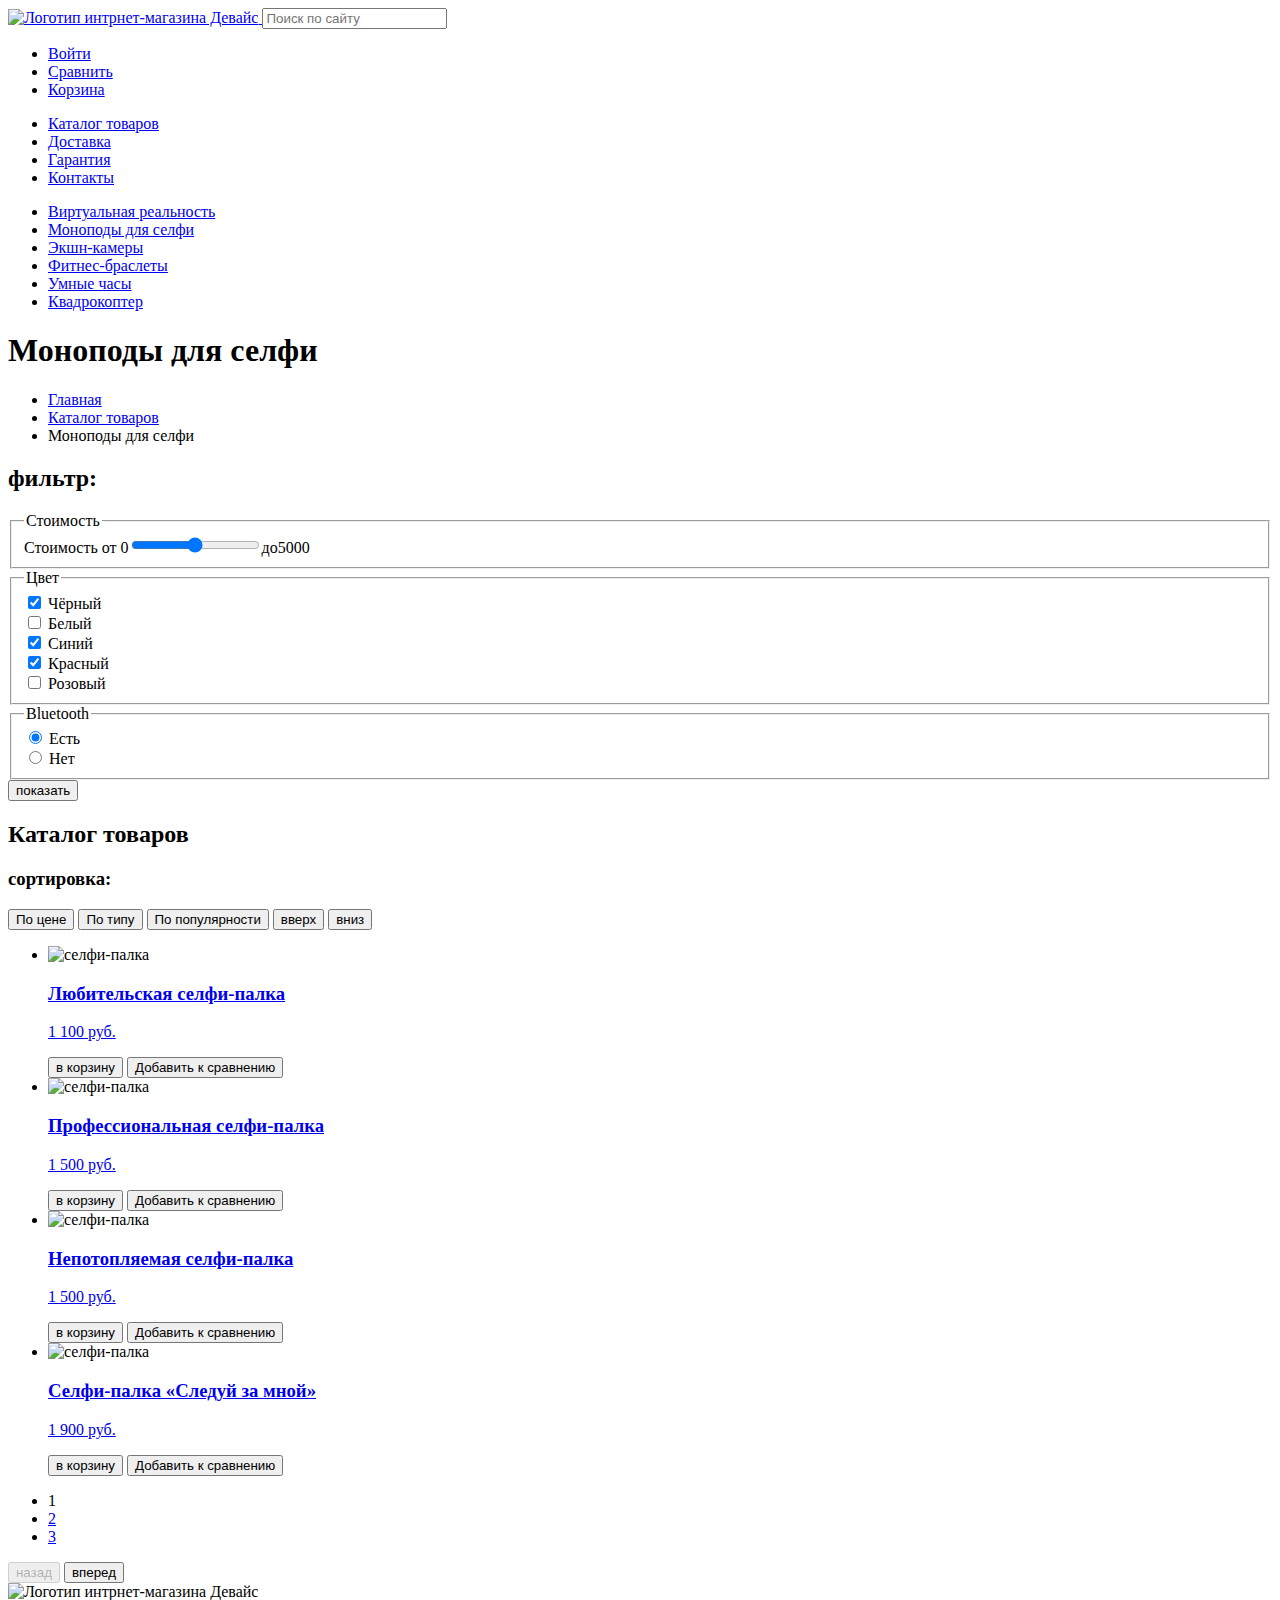
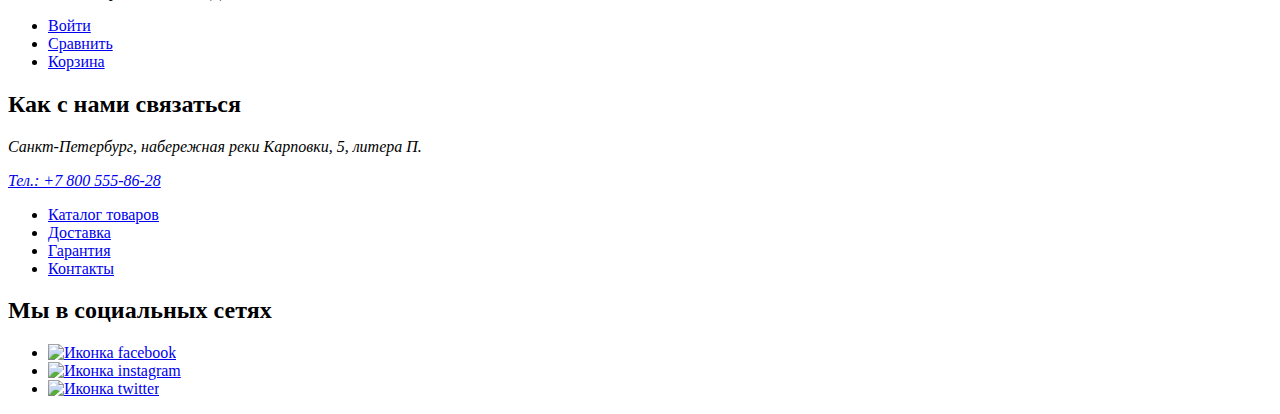
==== catalog.html @ d847b6b1 "Правки" ====
<!DOCTYPE html>
<html lang="ru">
  <head>
    <meta charset="utf-8">
    <title>HTML Academy: Девайс</title>
    <meta name="viewport" content="width=width-divece, initial-scale=1">
    <link rel="stylesheet" href="css/page.css">
  </head>
  <body>
    <header class="main-header">
      <nav class="main-nav">
        <a href="index.html" class="logo">
          <img src="img/-e-logo.png" width="163" height="35" alt="Логотип интрнет-магазина Девайс">
        </a>
        <input type="search" name="search" id="search" placeholder="Поиск по сайту">
        <ul class="site-nav-list">
          <li class="site-nav-item"><a href="blank.html">Войти</a></li>
          <li class="site-nav-item"><a href="blank.html">Сравнить</a></li>
          <li class="site-nav-item"><a href="blank.html">Корзина</a></li>
        </ul>
        <ul class="site-subnav-list">
          <li class="site-subnav-item"><a href="#">Каталог товаров</a></li>
          <li class="site-subnav-item"><a href="blank.html">Доставка</a></li>
          <li class="site-subnav-item"><a href="blank.html">Гарантия</a></li>
          <li class="site-subnav-item"><a href="blank.html">Контакты</a></li>
        </ul>
        <div class="site-dropnav">
          <ul class="site-dropnav-list">
            <li class="site-dropnav-item col-1"><a href="blank.html">Виртуальная реальность</a></li>
            <li class="site-dropnav-item col-1"><a href="blank.html">Моноподы для селфи</a></li>
            <li class="site-dropnav-item col-1"><a href="blank.html">Экшн-камеры</a></li>
            <li class="site-dropnav-item col-2"><a href="blank.html">Фитнес-браслеты</a></li>
            <li class="site-dropnav-item col-2"><a href="blank.html">Умные часы</a></li>
            <li class="site-dropnav-item col-3"><a href="blank.html">Квадрокоптер</a></li>
          </ul>
        </div>
      </nav>
    </header>
    <main>
      <h1>Моноподы для селфи</h1>
      <div class="breadcrumbs">
        <ul class="breadcrumbs-list">
          <li class="breadcrumbs-item"><a href="index.html">Главная</a></li>
          <li class="breadcrumbs-item"><a href="catalog.html">Каталог товаров</a></li>
         <li class="breadcrumbs-item"><a>Моноподы для селфи</a></li>
        </ul>
      </div>
      <section>
        <h2>фильтр:</h2>
        <form action="https://echo.htmlacademy.ru/" method="post" oninput="price-value.value=price.value">
          <fieldset>
            <legend>Стоимость</legend>
            <label class="visual-hidden" for="price">Стоимость</label>
            от 0<input type="range" min="0" max="10000" step="100" value="5000" name="price" id="price">до<output name="price-value">5000</output>
          </fieldset>
          <fieldset>
            <legend>Цвет</legend>
            <input type="checkbox" name="color-black" id="color-black" checked>
            <label for="color-black">Чёрный</label><br>
            <input type="checkbox" name="color-white" id="color-white">
            <label for="color-white">Белый</label><br>
            <input type="checkbox" name="color-blue" id="color-blue" checked>
            <label for="color-blue">Синий</label><br>
            <input type="checkbox" name="color-red" id="color-red" checked>
            <label for="color-red">Красный</label><br>
            <input type="checkbox" name="color-pink" id="color-pink">
            <label for="color-pink">Розовый</label>
          </fieldset>
          <fieldset>
            <legend>Bluetooth</legend>
            <input type="radio" name="bluetooth" id="bluetooth-yes" value="yes" checked>
            <label for="bluetooth-yes">Есть</label><br>
            <input type="radio" name="bluetooth" id="bluetooth-none" value="none">
            <label for="bluetooth-none">Нет</label>
          </fieldset>
          <input type="submit" value="показать">
        </form>
      </section>
      <section>
        <h2 class="visual-hidden">Каталог товаров</h2>
        <div class="sorting">
          <h3>сортировка:</h3>
          <button type="button">По цене</button>
          <button type="button">По типу</button>
          <button type="button">По популярности</button>
          <button type="button">вверх<!-- декоративное изображение <img src="img/icon-up-dir.png" width="18" height="18" alt=""> --></button>
          <button type="button">вниз<!-- декоративное изображение <img src="img/icon-down-dir.png" width="18" height="18" alt=""> --></button>
        </div>
        <ul class="catalog-list">
          <li class="catalog-item">
            <img src="img/item-1-1.png" width="360" height="380" alt="селфи-палка">
            <a href="blank.html">
              <h3>Любительская селфи-палка</h3>
              <p>1 100 руб.</p>
            </a>
            <div class="hover-catalo-item">
               <input type="button" value="в корзину">
               <input type="button" value="Добавить к сравнению">
            </div>
          </li>
          <li class="catalog-item">
            <img src="img/item-2-1.png" width="360" height="380" alt="селфи-палка">
            <a href="blank.html">
              <h3>Профессиональная селфи-палка </h3>
              <p>1 500 руб.</p>
            </a>
            <div class="hover-catalo-item">
               <input type="button" value="в корзину">
               <input type="button" value="Добавить к сравнению">
            </div>
          </li>
          <li class="catalog-item">
            <img src="img/item-3-1.png" width="360" height="380" alt="селфи-палка">
            <a href="blank.html">
              <h3>Непотопляемая селфи-палка</h3>
              <p>1 500 руб.</p>
            </a>
            <div class="hover-catalo-item">
               <input type="button" value="в корзину">
               <input type="button" value="Добавить к сравнению">
            </div>
          </li>
          <li class="catalog-item">
            <img src="img/item-4-1.png" width="360" height="380" alt="селфи-палка">
            <a href="blank.html">
              <h3>Селфи-палка «Следуй за мной»</h3>
              <p>1 900 руб.</p>
            </a>
            <div class="hover-catalo-item">
               <input type="button" value="в корзину">
               <input type="button" value="Добавить к сравнению">
            </div>
          </li>
        </ul>
      </section>
      <div class="catalog-nav">
        <ul class="catalog-nav-list">
          <li class="catalog-nav-item"><a>1</a></li>
          <li class="catalog-nav-item"><a href="blank.html">2</a></li>
          <li class="catalog-nav-item"><a href="blank.html">3</a></li>
        </ul>
        <input type="button" value="назад" disabled>
        <input type="button" value="вперед">
      </div>
    </main>
    <footer class="main-footer">
      <section>
        <a class="logo">
          <img src="img/logo.png" width="163" height="35" alt="Логотип интрнет-магазина Девайс">
        </a>
        <ul class="site-nav-list">
          <li class="site-nav-item"><a href="blank.html">Войти</a></li>
          <li class="site-nav-item"><a href="blank.html">Сравнить</a></li>
          <li class="site-nav-item"><a href="blank.html">Корзина</a></li>
        </ul>
      </section>
      <section>
        <h2 class="visual-hidden">Как с нами связаться</h2>
        <address>
          <p class="address">Санкт-Петербург, набережная реки Карповки, 5, литера П.</p>
          <p class="tel"><a href="tel:+78005558628">Тел.: +7 800 555-86-28</a></p>
        </address>
      </section>
      <section>
        <ul class="site-subnav-list">
          <li class="site-subnav-item"><a href="#">Каталог товаров</a></li>
          <li class="site-subnav-item"><a href="blank.html">Доставка</a></li>
          <li class="site-subnav-item"><a href="blank.html">Гарантия</a></li>
          <li class="site-subnav-item"><a href="blank.html">Контакты</a></li>
        </ul>
      </section>
      <section class="social">
        <h2 class="visual-hidden">Мы в социальных сетях</h2>
        <ul class="social-list">
          <li class="social-item">
            <a href="blank.html">
              <img src="img/simple-icons_facebook.png" width="32" height="32" alt="Иконка facebook">
            </a>
          </li>
          <li class="social-item">
            <a href="blank.html">
              <img src="img/icon_instagram.png" width="32" height="32" alt="Иконка instagram">
            </a>
          </li>
          <li class="social-item">
            <a href="blank.html">
              <img src="img/icon_witter.png" width="32" height="32" alt="Иконка twitter">
            </a>
          </li>
        </ul>
      </section>
    </footer>
  </body>
</html>
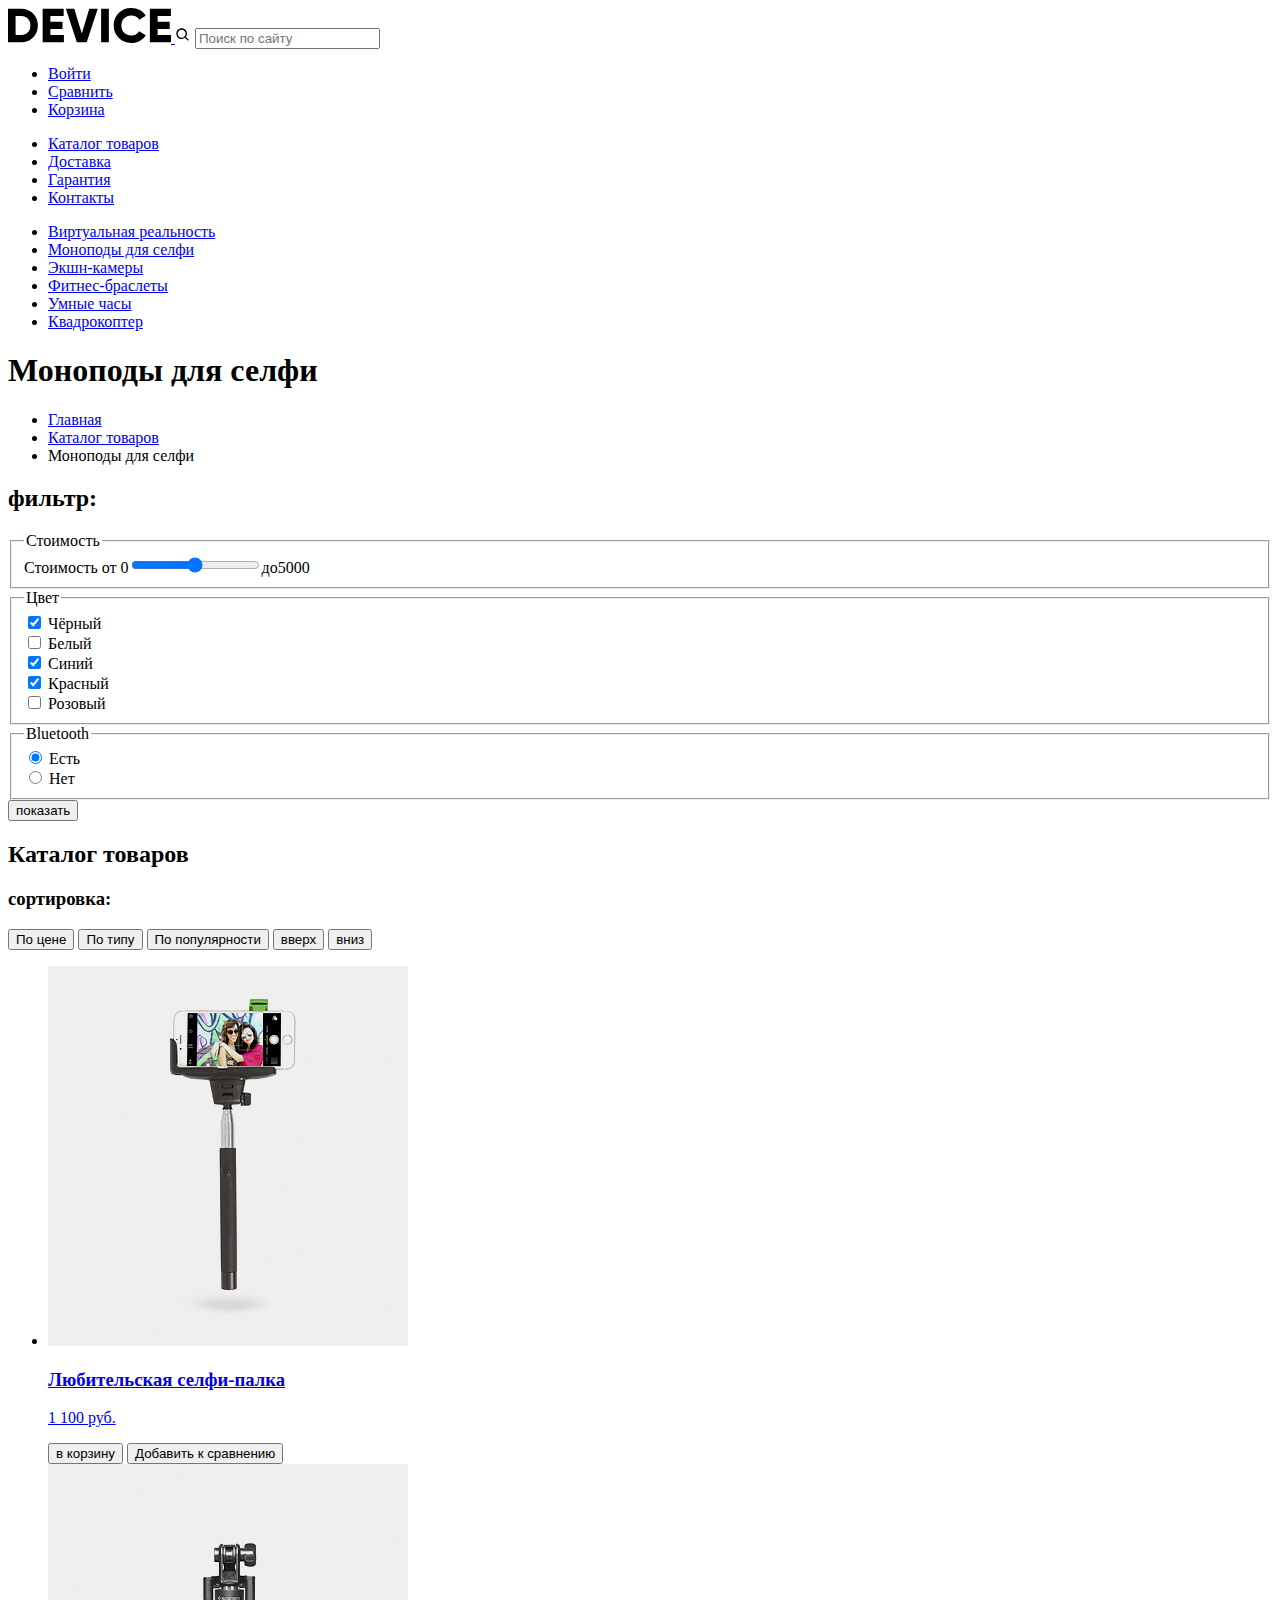
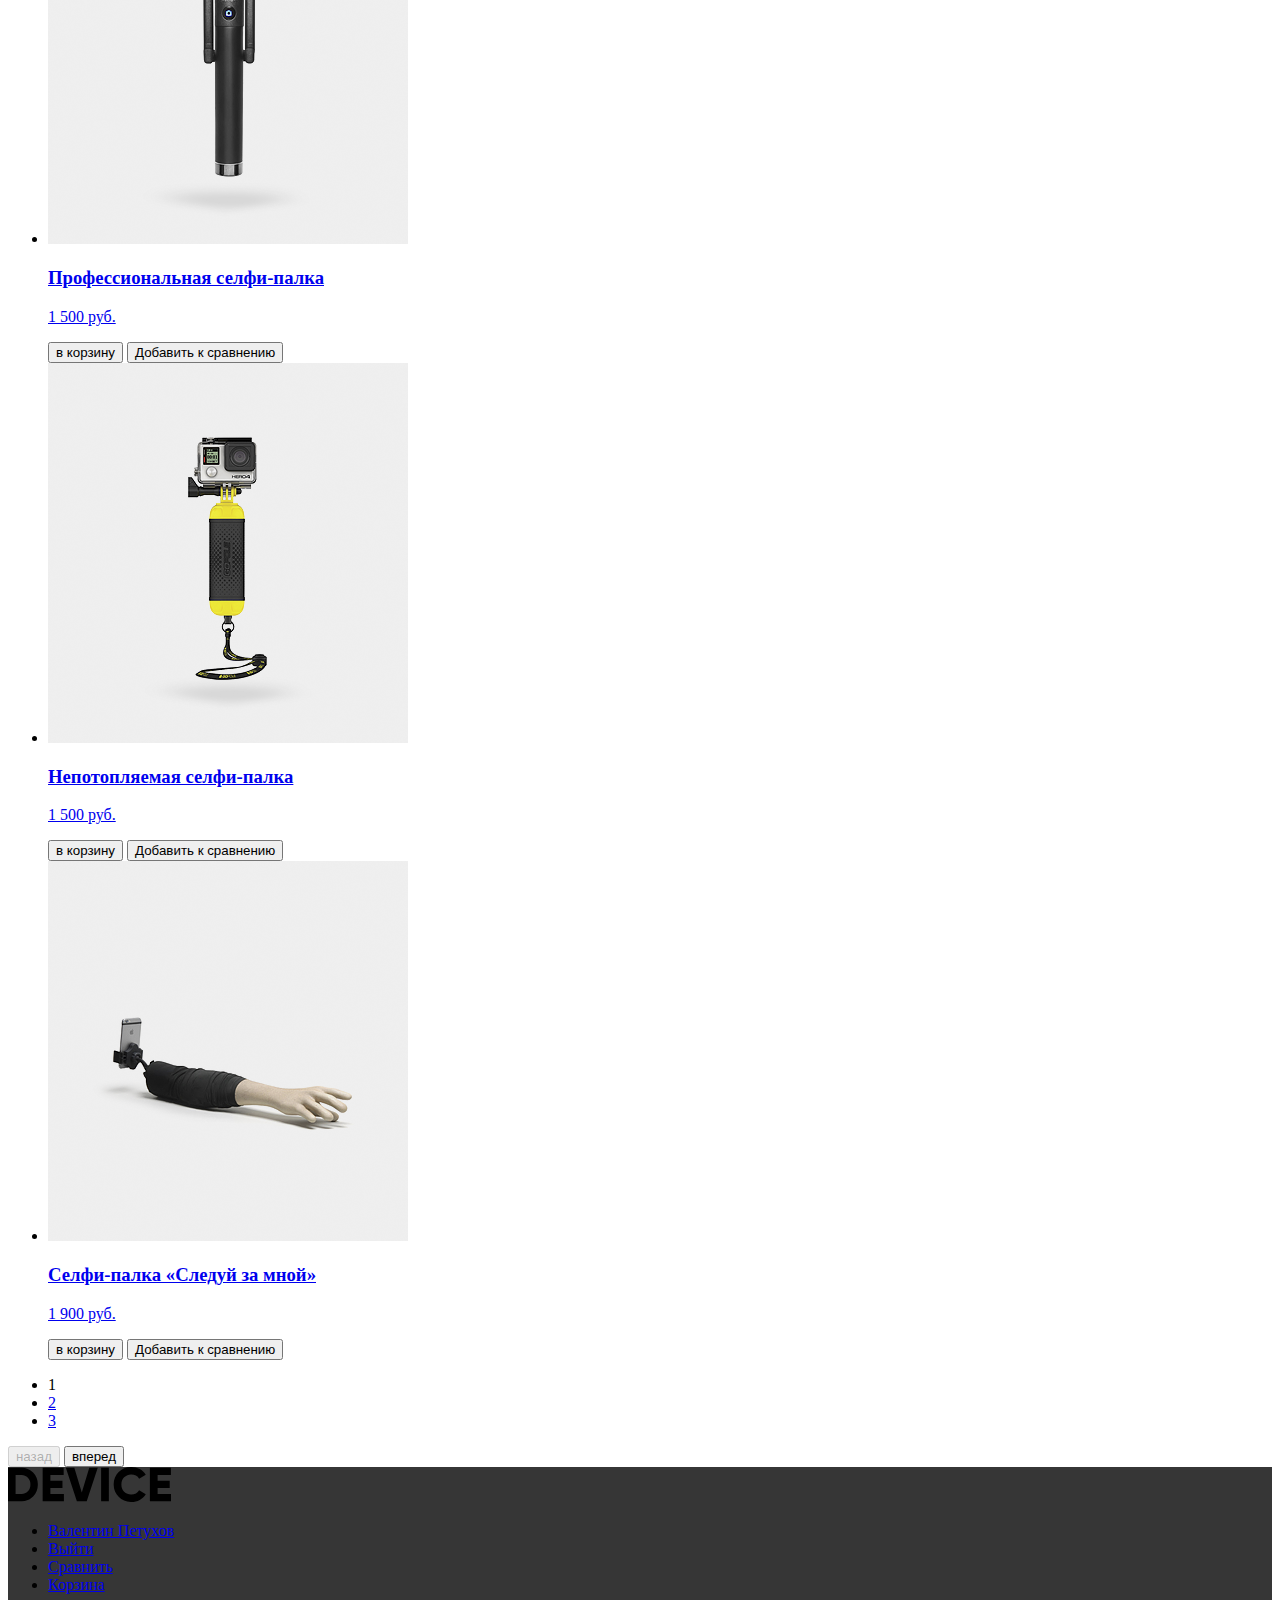
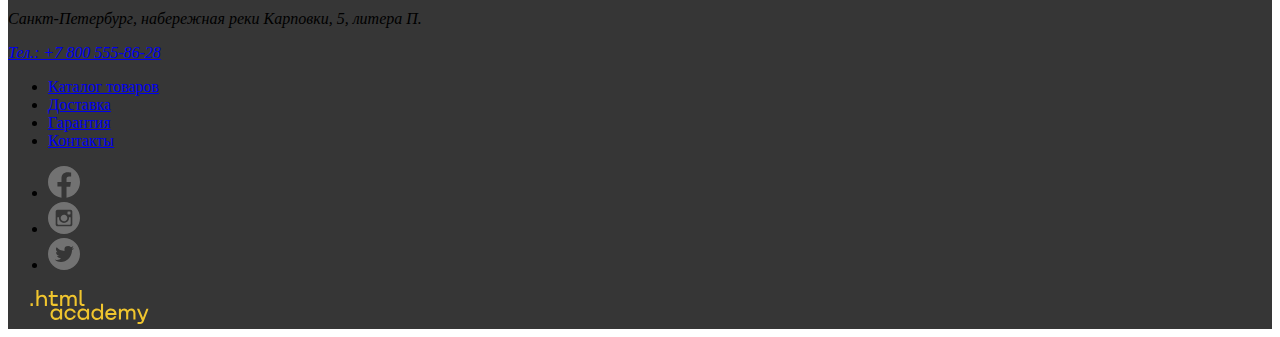
==== commit 530bf0f4: "Исправил ошибочки" ====
--- a/catalog.html
+++ b/catalog.html
@@ -1,194 +1,242 @@
 <!DOCTYPE html>
 <html lang="ru">
-  <head>
-    <meta charset="utf-8">
-    <title>HTML Academy: Девайс</title>
-    <meta name="viewport" content="width=width-divece, initial-scale=1">
-    <link rel="stylesheet" href="css/page.css">
-  </head>
-  <body>
-    <header class="main-header">
-      <nav class="main-nav">
-        <a href="index.html" class="logo">
-          <img src="img/-e-logo.png" width="163" height="35" alt="Логотип интрнет-магазина Девайс">
-        </a>
-        <input type="search" name="search" id="search" placeholder="Поиск по сайту">
-        <ul class="site-nav-list">
-          <li class="site-nav-item"><a href="blank.html">Войти</a></li>
-          <li class="site-nav-item"><a href="blank.html">Сравнить</a></li>
-          <li class="site-nav-item"><a href="blank.html">Корзина</a></li>
-        </ul>
-        <ul class="site-subnav-list">
-          <li class="site-subnav-item"><a href="#">Каталог товаров</a></li>
-          <li class="site-subnav-item"><a href="blank.html">Доставка</a></li>
-          <li class="site-subnav-item"><a href="blank.html">Гарантия</a></li>
-          <li class="site-subnav-item"><a href="blank.html">Контакты</a></li>
-        </ul>
-        <div class="site-dropnav">
-          <ul class="site-dropnav-list">
-            <li class="site-dropnav-item col-1"><a href="blank.html">Виртуальная реальность</a></li>
-            <li class="site-dropnav-item col-1"><a href="blank.html">Моноподы для селфи</a></li>
-            <li class="site-dropnav-item col-1"><a href="blank.html">Экшн-камеры</a></li>
-            <li class="site-dropnav-item col-2"><a href="blank.html">Фитнес-браслеты</a></li>
-            <li class="site-dropnav-item col-2"><a href="blank.html">Умные часы</a></li>
-            <li class="site-dropnav-item col-3"><a href="blank.html">Квадрокоптер</a></li>
-          </ul>
-        </div>
-      </nav>
-    </header>
-    <main>
-      <h1>Моноподы для селфи</h1>
-      <div class="breadcrumbs">
-        <ul class="breadcrumbs-list">
-          <li class="breadcrumbs-item"><a href="index.html">Главная</a></li>
-          <li class="breadcrumbs-item"><a href="catalog.html">Каталог товаров</a></li>
-         <li class="breadcrumbs-item"><a>Моноподы для селфи</a></li>
+
+<head>
+  <meta charset="utf-8">
+  <title>Интернет-магазин гаджетов Девайс</title>
+  <meta name="viewport" content="width=width-divece, initial-scale=1">
+  <link rel="stylesheet" href="css/page.css">
+</head>
+
+<body>
+  <header class="main-header">
+    <nav class="main-nav">
+      <a href="index.html" class="logo">
+        <img src="img/logo.svg" width="163" height="35" alt="Логотип интрнет-магазина Девайс">
+      </a>
+      <label for="search"><img src="img/icon-search.svg" width="16" height="16" alt="Иконка поиска"></label>
+      <input type="search" name="search" id="search" placeholder="Поиск по сайту">
+      <ul class="main-nav-list">
+        <li class="main-nav-list-item">
+          <a href="blank.html">
+            <!-- <img src="img/icon-user.svg" width="13" height="14" alt="Иконка войти">-->Войти
+          </a>
+        </li>
+        <li class="main-nav-list-item">
+          <a href="blank.html">
+            <!-- <img src="img/icon-chart.svg" width="14" height="14" alt="Иконка войти">-->Сравнить
+          </a>
+        </li>
+        <li class="main-nav-list-item">
+          <a href="blank.html">
+            <!-- <img src="img/icon-cart.svg" width="10" height="10" alt="Иконка войти">-->Корзина
+          </a>
+        </li>
+      </ul>
+      <ul class="main-subnav-list">
+        <li class="main-subnav-list"><a href="#">Каталог товаров</a></li>
+        <li class="main-subnav-list"><a href="blank.html">Доставка</a></li>
+        <li class="main-subnav-list"><a href="blank.html">Гарантия</a></li>
+        <li class="main-subnav-list"><a href="blank.html">Контакты</a></li>
+      </ul>
+      <div class="main-dropnav">
+        <ul class="main-dropnav-list">
+          <li class="main-dropnav-list col-1"><a href="blank.html">Виртуальная реальность</a></li>
+          <li class="main-dropnav-list col-1"><a href="blank.html">Моноподы для селфи</a></li>
+          <li class="main-dropnav-list col-1"><a href="blank.html">Экшн-камеры</a></li>
+          <li class="main-dropnav-list col-2"><a href="blank.html">Фитнес-браслеты</a></li>
+          <li class="main-dropnav-list col-2"><a href="blank.html">Умные часы</a></li>
+          <li class="main-dropnav-list col-3"><a href="blank.html">Квадрокоптер</a></li>
         </ul>
       </div>
-      <section>
-        <h2>фильтр:</h2>
-        <form action="https://echo.htmlacademy.ru/" method="post" oninput="price-value.value=price.value">
-          <fieldset>
-            <legend>Стоимость</legend>
-            <label class="visual-hidden" for="price">Стоимость</label>
-            от 0<input type="range" min="0" max="10000" step="100" value="5000" name="price" id="price">до<output name="price-value">5000</output>
-          </fieldset>
-          <fieldset>
-            <legend>Цвет</legend>
-            <input type="checkbox" name="color-black" id="color-black" checked>
-            <label for="color-black">Чёрный</label><br>
-            <input type="checkbox" name="color-white" id="color-white">
-            <label for="color-white">Белый</label><br>
-            <input type="checkbox" name="color-blue" id="color-blue" checked>
-            <label for="color-blue">Синий</label><br>
-            <input type="checkbox" name="color-red" id="color-red" checked>
-            <label for="color-red">Красный</label><br>
-            <input type="checkbox" name="color-pink" id="color-pink">
-            <label for="color-pink">Розовый</label>
-          </fieldset>
-          <fieldset>
-            <legend>Bluetooth</legend>
-            <input type="radio" name="bluetooth" id="bluetooth-yes" value="yes" checked>
-            <label for="bluetooth-yes">Есть</label><br>
-            <input type="radio" name="bluetooth" id="bluetooth-none" value="none">
-            <label for="bluetooth-none">Нет</label>
-          </fieldset>
-          <input type="submit" value="показать">
-        </form>
-      </section>
-      <section>
-        <h2 class="visual-hidden">Каталог товаров</h2>
-        <div class="sorting">
-          <h3>сортировка:</h3>
-          <button type="button">По цене</button>
-          <button type="button">По типу</button>
-          <button type="button">По популярности</button>
-          <button type="button">вверх<!-- декоративное изображение <img src="img/icon-up-dir.png" width="18" height="18" alt=""> --></button>
-          <button type="button">вниз<!-- декоративное изображение <img src="img/icon-down-dir.png" width="18" height="18" alt=""> --></button>
-        </div>
-        <ul class="catalog-list">
-          <li class="catalog-item">
-            <img src="img/item-1-1.png" width="360" height="380" alt="селфи-палка">
-            <a href="blank.html">
-              <h3>Любительская селфи-палка</h3>
-              <p>1 100 руб.</p>
-            </a>
-            <div class="hover-catalo-item">
-               <input type="button" value="в корзину">
-               <input type="button" value="Добавить к сравнению">
-            </div>
-          </li>
-          <li class="catalog-item">
-            <img src="img/item-2-1.png" width="360" height="380" alt="селфи-палка">
-            <a href="blank.html">
-              <h3>Профессиональная селфи-палка </h3>
-              <p>1 500 руб.</p>
-            </a>
-            <div class="hover-catalo-item">
-               <input type="button" value="в корзину">
-               <input type="button" value="Добавить к сравнению">
-            </div>
-          </li>
-          <li class="catalog-item">
-            <img src="img/item-3-1.png" width="360" height="380" alt="селфи-палка">
-            <a href="blank.html">
-              <h3>Непотопляемая селфи-палка</h3>
-              <p>1 500 руб.</p>
-            </a>
-            <div class="hover-catalo-item">
-               <input type="button" value="в корзину">
-               <input type="button" value="Добавить к сравнению">
-            </div>
-          </li>
-          <li class="catalog-item">
-            <img src="img/item-4-1.png" width="360" height="380" alt="селфи-палка">
-            <a href="blank.html">
-              <h3>Селфи-палка «Следуй за мной»</h3>
-              <p>1 900 руб.</p>
-            </a>
-            <div class="hover-catalo-item">
-               <input type="button" value="в корзину">
-               <input type="button" value="Добавить к сравнению">
-            </div>
-          </li>
-        </ul>
-      </section>
-      <div class="catalog-nav">
-        <ul class="catalog-nav-list">
-          <li class="catalog-nav-item"><a>1</a></li>
-          <li class="catalog-nav-item"><a href="blank.html">2</a></li>
-          <li class="catalog-nav-item"><a href="blank.html">3</a></li>
-        </ul>
-        <input type="button" value="назад" disabled>
-        <input type="button" value="вперед">
+    </nav>
+  </header>
+  <main>
+    <h1>Моноподы для селфи</h1>
+    <div class="breadcrumbs">
+      <ul class="breadcrumbs-list">
+        <li class="breadcrumbs-list-item"><a href="index.html">Главная</a></li>
+        <li class="breadcrumbs-list-item">
+          <a href="catalog.html">
+            <!-- <img src="img/icon-breadcrumbs-arrow.svg" width="12" height="12" alt="Стрелочка"> -->Каталог товаров
+          </a>
+        </li>
+        <li class="breadcrumbs-list-item">
+          <a>
+            <!-- <img src="img/icon-breadcrumbs-arrow.svg" width="12" height="12" alt="Стрелочка"> -->Моноподы для селфи
+          </a>
+        </li>
+      </ul>
+    </div>
+    <section>
+      <h2>фильтр:</h2>
+      <form action="https://echo.htmlacademy.ru/" method="post"
+        oninput="filters-form-price-value.value=filters-form-price.value">
+        <fieldset>
+          <legend>Стоимость</legend>
+          <label class="visual-hidden" for="filters-form-price">Стоимость</label>
+          от 0<input type="range" min="0" max="10000" step="100" value="5000" name="filters-form-price"
+            id="filters-form-price">до<output name="filters-form-price-value">5000</output>
+        </fieldset>
+        <fieldset>
+          <legend>Цвет</legend>
+          <input type="checkbox" name="filters-form-color-black" id="filters-form-color-black" checked>
+          <label for="filters-form-color-black">Чёрный</label><br>
+          <input type="checkbox" name="filters-form-color-white" id="filters-form-color-white">
+          <label for="filters-form-color-white">Белый</label><br>
+          <input type="checkbox" name="filters-form-color-blue" id="filters-form-color-blue" checked>
+          <label for="filters-form-color-blue">Синий</label><br>
+          <input type="checkbox" name="filters-form-color-red" id="filters-form-color-red" checked>
+          <label for="filters-form-color-red">Красный</label><br>
+          <input type="checkbox" name="filters-form-color-pink" id="filters-form-color-pink">
+          <label for="filters-form-color-pink">Розовый</label>
+        </fieldset>
+        <fieldset>
+          <legend>Bluetooth</legend>
+          <input type="radio" name="filters-form-bluetooth" id="filters-form-bluetooth-yes" value="yes" checked>
+          <label for="filters-form-bluetooth-yes">Есть</label><br>
+          <input type="radio" name="filters-form-bluetooth" id="filters-form-bluetooth-none" value="none">
+          <label for="filters-form-bluetooth-none">Нет</label>
+        </fieldset>
+        <input type="submit" value="показать">
+      </form>
+    </section>
+    <section>
+      <h2 class="visual-hidden">Каталог товаров</h2>
+      <div class="sort">
+        <h3>сортировка:</h3>
+        <button type="button">По цене</button>
+        <button type="button">По типу</button>
+        <button type="button">По популярности</button>
+        <button type="button">вверх
+          <!-- декоративное изображение <img src="img/icon-sort-up.svg" width="18" height="18" alt="стрелка вверх"> -->
+        </button>
+        <button type="button">вниз
+          <!-- декоративное изображение <img src="img/icon-sort-down.svg" width="18" height="18" alt="стрелка вниз"> -->
+        </button>
       </div>
-    </main>
-    <footer class="main-footer">
-      <section>
-        <a class="logo">
-          <img src="img/logo.png" width="163" height="35" alt="Логотип интрнет-магазина Девайс">
-        </a>
-        <ul class="site-nav-list">
-          <li class="site-nav-item"><a href="blank.html">Войти</a></li>
-          <li class="site-nav-item"><a href="blank.html">Сравнить</a></li>
-          <li class="site-nav-item"><a href="blank.html">Корзина</a></li>
-        </ul>
-      </section>
-      <section>
-        <h2 class="visual-hidden">Как с нами связаться</h2>
-        <address>
-          <p class="address">Санкт-Петербург, набережная реки Карповки, 5, литера П.</p>
-          <p class="tel"><a href="tel:+78005558628">Тел.: +7 800 555-86-28</a></p>
-        </address>
-      </section>
-      <section>
-        <ul class="site-subnav-list">
-          <li class="site-subnav-item"><a href="#">Каталог товаров</a></li>
-          <li class="site-subnav-item"><a href="blank.html">Доставка</a></li>
-          <li class="site-subnav-item"><a href="blank.html">Гарантия</a></li>
-          <li class="site-subnav-item"><a href="blank.html">Контакты</a></li>
-        </ul>
-      </section>
-      <section class="social">
-        <h2 class="visual-hidden">Мы в социальных сетях</h2>
-        <ul class="social-list">
-          <li class="social-item">
-            <a href="blank.html">
-              <img src="img/simple-icons_facebook.png" width="32" height="32" alt="Иконка facebook">
-            </a>
-          </li>
-          <li class="social-item">
-            <a href="blank.html">
-              <img src="img/icon_instagram.png" width="32" height="32" alt="Иконка instagram">
-            </a>
-          </li>
-          <li class="social-item">
-            <a href="blank.html">
-              <img src="img/icon_witter.png" width="32" height="32" alt="Иконка twitter">
-            </a>
-          </li>
-        </ul>
-      </section>
-    </footer>
-  </body>
+      <ul class="catalog-list">
+        <li class="catalog-list-item">
+          <img src="img/catalog-item-1.png" width="360" height="380" alt="селфи-палка">
+          <a href="blank.html">
+            <h3>Любительская селфи-палка</h3>
+            <p>1 100 руб.</p>
+          </a>
+          <div class="hover-catalog-item">
+            <input type="button" value="в корзину">
+            <input type="button" value="Добавить к сравнению">
+          </div>
+        </li>
+        <li class="catalog-list-item">
+          <img src="img/catalog-item-2.png" width="360" height="380" alt="селфи-палка">
+          <a href="blank.html">
+            <h3>Профессиональная селфи-палка </h3>
+            <p>1 500 руб.</p>
+          </a>
+          <div class="hover-catalog-item">
+            <input type="button" value="в корзину">
+            <input type="button" value="Добавить к сравнению">
+          </div>
+        </li>
+        <li class="catalog-list-item">
+          <img src="img/catalog-item-3.png" width="360" height="380" alt="селфи-палка">
+          <a href="blank.html">
+            <h3>Непотопляемая селфи-палка</h3>
+            <p>1 500 руб.</p>
+          </a>
+          <div class="hover-catalog-item">
+            <input type="button" value="в корзину">
+            <input type="button" value="Добавить к сравнению">
+          </div>
+        </li>
+        <li class="catalog-list-item">
+          <img src="img/catalog-item-4.png" width="360" height="380" alt="селфи-палка">
+          <a href="blank.html">
+            <h3>Селфи-палка «Следуй за мной»</h3>
+            <p>1 900 руб.</p>
+          </a>
+          <div class="hover-catalog-item">
+            <input type="button" value="в корзину">
+            <input type="button" value="Добавить к сравнению">
+          </div>
+        </li>
+      </ul>
+    </section>
+    <div class="catalog-nav">
+      <ul class="catalog-nav-list">
+        <li class="catalog-nav-list-item"><a>1</a></li>
+        <li class="catalog-nav-list-item"><a href="blank.html">2</a></li>
+        <li class="catalog-nav-list-item"><a href="blank.html">3</a></li>
+      </ul>
+      <input type="button" value="назад" disabled>
+      <input type="button" value="вперед">
+    </div>
+  </main>
+  <footer class="main-footer">
+    <section>
+      <a href="index.html" class="logo">
+        <img src="img/logo.svg" width="163" height="35" alt="Логотип интрнет-магазина Девайс">
+      </a>
+      <ul class="main-nav-list">
+        <li class="main-nav-list-item">
+          <a href="blank.html">
+            <!-- <img src="img/icon-user.svg" width="13" height="14" alt="Иконка войти">-->Валентин Петухов
+          </a>
+        </li>
+        <li class="main-nav-list-item">
+          <a href="blank.html">Выйти</a>
+        </li>
+        <li class="main-nav-list-item">
+          <a href="blank.html">
+            <!-- <img src="img/icon-chart.svg" width="14" height="14" alt="Иконка войти">-->Сравнить
+          </a>
+        </li>
+        <li class="main-nav-list-item">
+          <a href="blank.html">
+            <!-- <img src="img/icon-cart.svg" width="10" height="10" alt="Иконка войти">-->Корзина
+          </a>
+        </li>
+      </ul>
+    </section>
+    <section>
+      <h2 class="visually-hidden">Как с нами связаться</h2>
+      <address>
+        <p class="address">Санкт-Петербург, набережная реки Карповки, 5, литера П.</p>
+        <p class="tel"><a href="tel:+78005558628">Тел.: +7 800 555-86-28</a></p>
+      </address>
+    </section>
+    <section>
+      <ul class="main-subnav-list">
+        <li class="main-subnav-list"><a href="#">Каталог товаров</a></li>
+        <li class="main-subnav-list"><a href="blank.html">Доставка</a></li>
+        <li class="main-subnav-list"><a href="blank.html">Гарантия</a></li>
+        <li class="main-subnav-list"><a href="blank.html">Контакты</a></li>
+      </ul>
+    </section>
+    <section class="social">
+      <h2 class="visually-hidden">Мы в социальных сетях</h2>
+      <ul class="social-list">
+        <li class="social-list-item">
+          <a href="blank.html">
+            <img src="img/icon-facebook.svg" width="32" height="32" alt="Иконка facebook">
+          </a>
+        </li>
+        <li class="social-list-item">
+          <a href="blank.html">
+            <img src="img/icon-instagram.svg" width="32" height="32" alt="Иконка instagram">
+          </a>
+        </li>
+        <li class="social-list-item">
+          <a href="blank.html">
+            <img src="img/icon-twitter.svg" width="32" height="32" alt="Иконка twitter">
+          </a>
+        </li>
+      </ul>
+      <a href="https://htmlacademy.ru/" class="logo-htmlacademy">
+        <img src="img/logo-htmlacademy.svg" width="163" height="35" alt="Логотип HTML Academy">
+      </a>
+    </section>
+  </footer>
+</body>
+
 </html>
--- a/css/page.css
+++ b/css/page.css
@@ -0,0 +1,11 @@
+.visually-hidden {
+  position: absolute;
+  clip: rect(0 0 0 0);
+  width: 1px;
+  height: 1px;
+  margin: -1px;
+}
+
+footer {
+  background-color: #363636;
+}
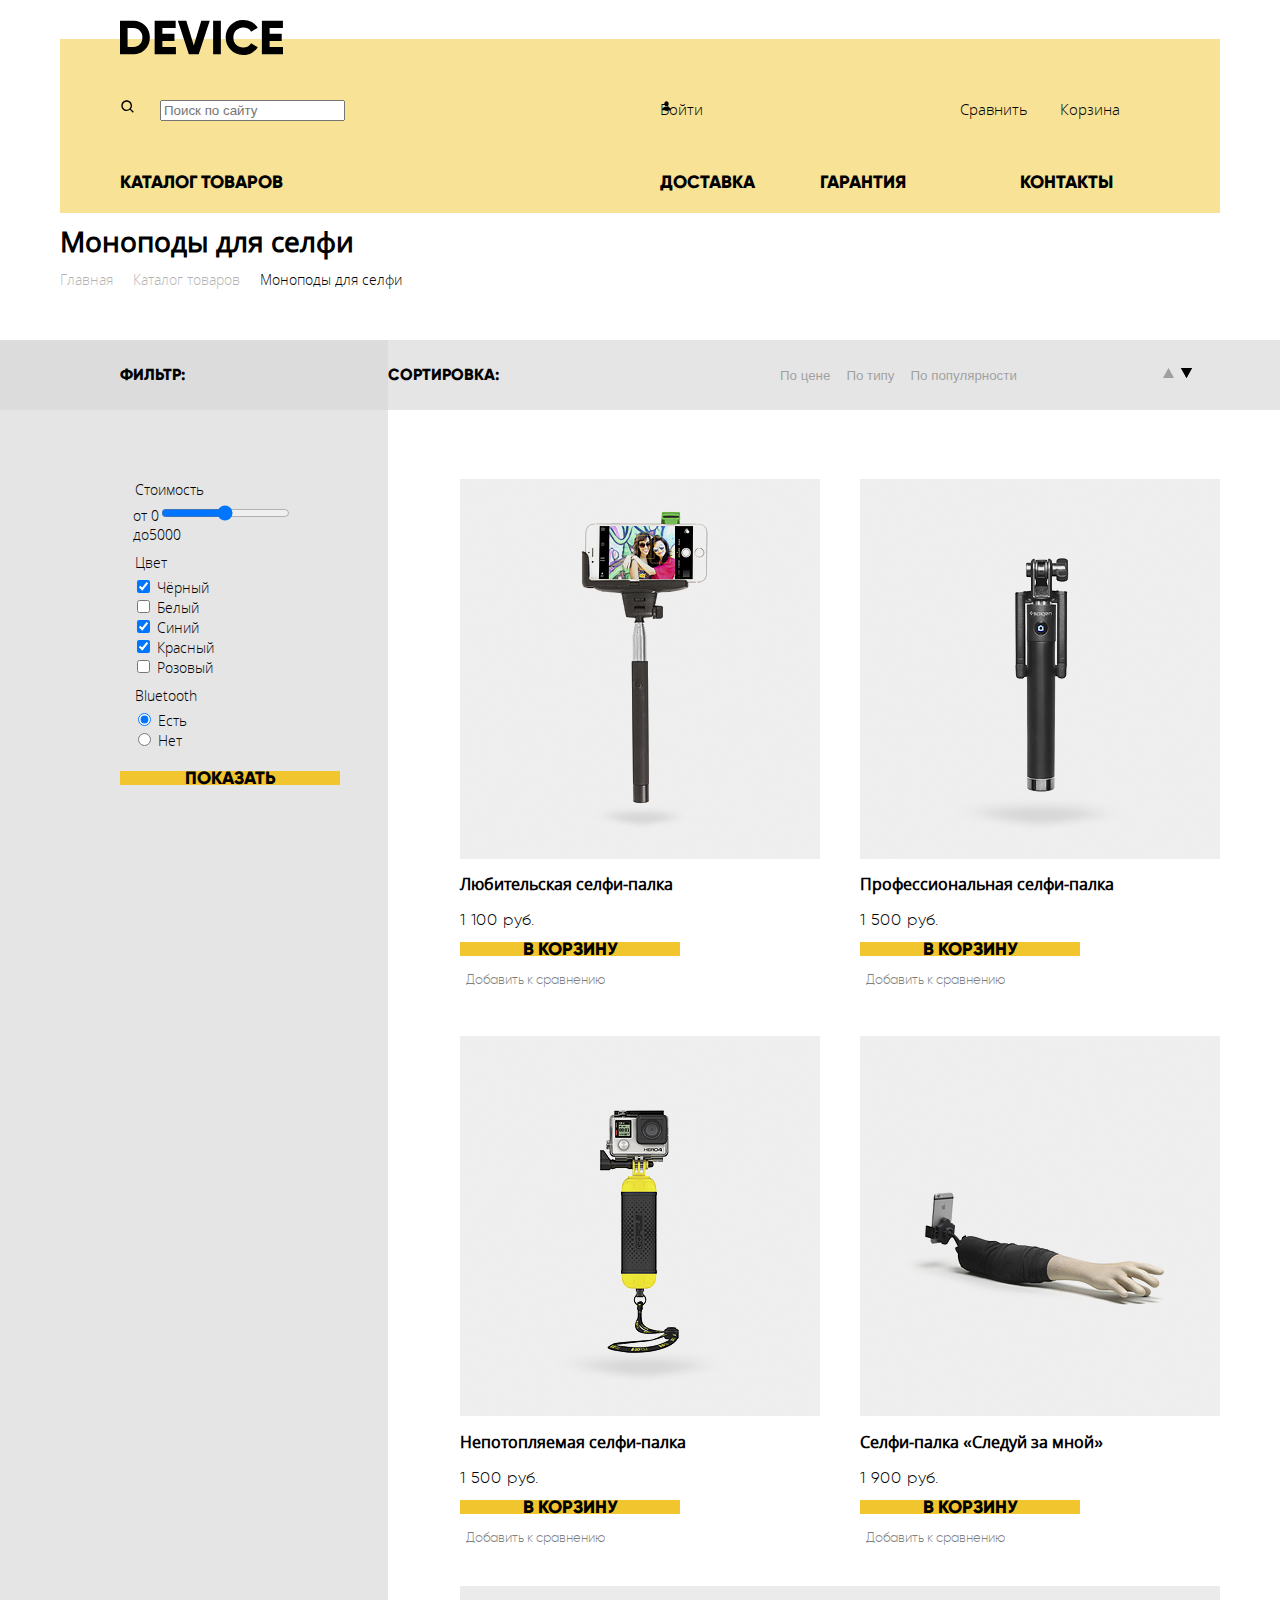
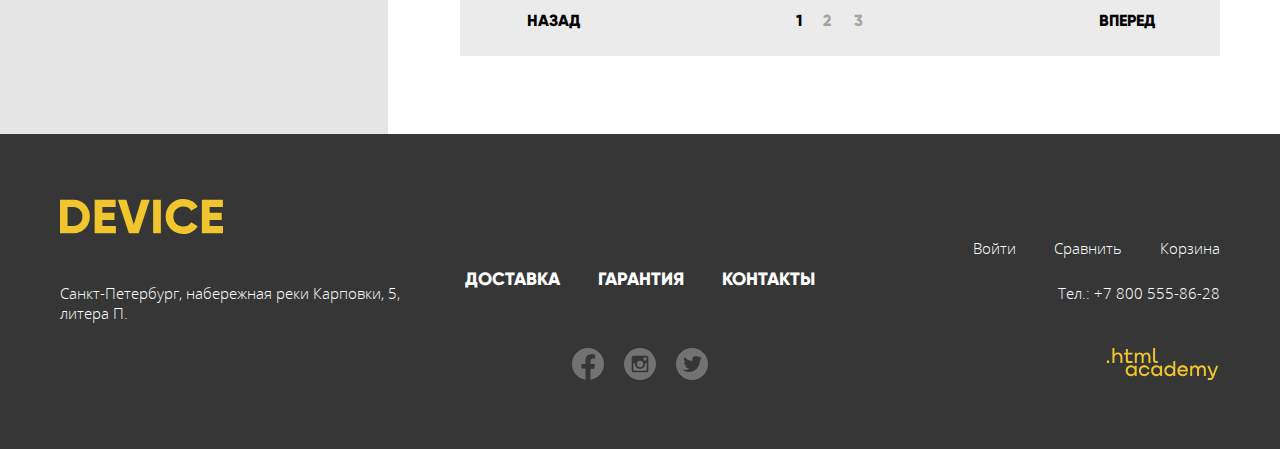
==== commit 633b88ee: "Сетка на grid" ====
--- a/catalog.html
+++ b/catalog.html
@@ -1,241 +1,319 @@
 <!DOCTYPE html>
-<html lang="ru">
+<html class="page" lang="ru">
 
 <head>
   <meta charset="utf-8">
   <title>Интернет-магазин гаджетов Девайс</title>
   <meta name="viewport" content="width=width-divece, initial-scale=1">
-  <link rel="stylesheet" href="css/page.css">
+  <link rel="stylesheet" href="css/normalize.css">
+  <link rel="stylesheet" href="css/style.css">
+  <link rel="icon" href="favicon.ico">
+  <link rel="icon" href="favicon/icon.svg" type="image/svg+xml">
+  <link rel="apple-touch-icon" href="favicon/180.png">
+  <link rel="manifest" href="manifest.webmanifest">
 </head>
 
-<body>
+<body class="page-body">
   <header class="main-header">
     <nav class="main-nav">
-      <a href="index.html" class="logo">
-        <img src="img/logo.svg" width="163" height="35" alt="Логотип интрнет-магазина Девайс">
+      <a class="logo main-header-logo">
+        <svg class="main-header__logo opacity" width="163" height="35" viewBox="0 0 163 35" fill="none"
+          xmlns="http://www.w3.org/2000/svg">
+          <path fill-rule="evenodd" clip-rule="evenodd"
+            d="M-0.151001 0.701999V34.302H13.381C15.5624 34.3553 17.7309 33.954 19.7487 33.1235C21.7665 32.2929 23.5892 31.0514 25.101 29.478C26.6506 27.9007 27.8665 26.0273 28.6761 23.9697C29.4857 21.912 29.8724 19.7124 29.813 17.502C29.8724 15.2916 29.4857 13.092 28.6761 11.0343C27.8665 8.9767 26.6506 7.1033 25.101 5.526C23.5891 3.9527 21.7663 2.71131 19.7486 1.8808C17.7308 1.05029 15.5623 0.64884 13.381 0.701999H-0.151001ZM7.582 26.91V8.091H13.382C14.5845 8.0431 15.7838 8.24676 16.903 8.68896C18.0223 9.13116 19.0369 9.80215 19.882 10.659C20.7304 11.5766 21.3875 12.6541 21.8149 13.8285C22.2422 15.0029 22.4313 16.2507 22.371 17.499C22.4313 18.7473 22.2423 19.9951 21.8149 21.1695C21.3876 22.3439 20.7305 23.4214 19.882 24.339C19.0371 25.196 18.0225 25.8672 16.9032 26.3094C15.7839 26.7516 14.5845 26.9552 13.382 26.907H7.582V26.91ZM42.382 20.958H54.464V13.658H42.378V8.091H55.669V0.701999H34.645V34.302H55.91V26.91H42.378V20.958H42.382ZM78.725 34.302L89.744 0.701999H81.286L73.795 25.422L66.304 0.701999H57.847L68.866 34.302H78.725ZM93.125 34.302H100.858V0.701999H93.125V34.302ZM131.74 32.886C134.233 31.574 136.321 29.6076 137.781 27.198L131.111 23.358C130.381 24.659 129.279 25.7121 127.946 26.382C126.505 27.1262 124.903 27.504 123.282 27.482C121.962 27.5449 120.643 27.3343 119.408 26.8635C118.173 26.3927 117.048 25.6718 116.105 24.746C115.195 23.7792 114.489 22.6393 114.028 21.3942C113.568 20.1492 113.362 18.8242 113.423 17.498C113.362 16.1718 113.568 14.8468 114.028 13.6018C114.489 12.3567 115.195 11.2168 116.105 10.25C117.048 9.32423 118.173 8.60333 119.408 8.13252C120.643 7.66171 121.962 7.45114 123.282 7.514C124.893 7.49099 126.486 7.86172 127.921 8.594C129.263 9.27181 130.373 10.3326 131.111 11.642L137.781 7.802C136.294 5.39746 134.191 3.43379 131.691 2.114C129.109 0.720904 126.216 0.00268919 123.282 0.0259991C113.503 -0.246001 105.485 7.717 105.691 17.498C105.483 27.279 113.5 35.245 123.279 34.974C126.229 35.0012 129.138 34.283 131.737 32.886H131.74ZM149.621 20.958H161.703V13.658H149.618V8.091H162.908V0.701999H141.885V34.302H163.15V26.91H149.618V20.958H149.621Z"
+            fill="black" />
+        </svg>
       </a>
-      <label for="search"><img src="img/icon-search.svg" width="16" height="16" alt="Иконка поиска"></label>
-      <input type="search" name="search" id="search" placeholder="Поиск по сайту">
-      <ul class="main-nav-list">
-        <li class="main-nav-list-item">
-          <a href="blank.html">
-            <!-- <img src="img/icon-user.svg" width="13" height="14" alt="Иконка войти">-->Войти
-          </a>
-        </li>
-        <li class="main-nav-list-item">
-          <a href="blank.html">
-            <!-- <img src="img/icon-chart.svg" width="14" height="14" alt="Иконка войти">-->Сравнить
-          </a>
-        </li>
-        <li class="main-nav-list-item">
-          <a href="blank.html">
-            <!-- <img src="img/icon-cart.svg" width="10" height="10" alt="Иконка войти">-->Корзина
-          </a>
-        </li>
-      </ul>
-      <ul class="main-subnav-list">
-        <li class="main-subnav-list"><a href="#">Каталог товаров</a></li>
-        <li class="main-subnav-list"><a href="blank.html">Доставка</a></li>
-        <li class="main-subnav-list"><a href="blank.html">Гарантия</a></li>
-        <li class="main-subnav-list"><a href="blank.html">Контакты</a></li>
-      </ul>
-      <div class="main-dropnav">
-        <ul class="main-dropnav-list">
-          <li class="main-dropnav-list col-1"><a href="blank.html">Виртуальная реальность</a></li>
-          <li class="main-dropnav-list col-1"><a href="blank.html">Моноподы для селфи</a></li>
-          <li class="main-dropnav-list col-1"><a href="blank.html">Экшн-камеры</a></li>
-          <li class="main-dropnav-list col-2"><a href="blank.html">Фитнес-браслеты</a></li>
-          <li class="main-dropnav-list col-2"><a href="blank.html">Умные часы</a></li>
-          <li class="main-dropnav-list col-3"><a href="blank.html">Квадрокоптер</a></li>
+      <div class="main-nav__container">
+        <form class="main-nav__form" action="blank.html" method="POST">
+          <label for="search">
+            <!-- <img src="img/icon-search.svg" width="16" height="16" alt="Иконка поиска">-->
+          </label>
+          <input class="main-nav__form-input" type="search" name="search" id="search" placeholder="Поиск по сайту"
+            tabindex="1">
+        </form>
+        <ul class="main-nav__list">
+          <li class="main-nav__item main-nav__item-1">
+            <a class="opacity" href="blank.html">
+              <!-- <img src="img/icon-user.svg" width="13" height="14" alt="Иконка войти">-->Войти
+            </a>
+          </li>
+          <li class="main-nav__item main-nav__item-2">
+            <a class="opacity" href="blank.html">
+              <!-- <img src="img/icon-chart.svg" width="14" height="14" alt="Иконка войти">-->Сравнить
+            </a>
+          </li>
+          <li class="main-nav__item main-nav__item-3">
+            <a class="opacity" href="blank.html">
+              <!-- <img src="img/icon-cart.svg" width="10" height="10" alt="Иконка войти">-->Корзина
+            </a>
+          </li>
+        </ul>
+        <ul class="main-nav__subnav-list">
+          <li class="main-nav__subnav-item main-nav__subnav-item-1 button"><a class="opacity"
+              href="catalog.html">Каталог товаров</a>
+          </li>
+          <li class="main-nav__subnav-item main-nav__subnav-item-2 button"><a class="opacity"
+              href="blank.html">Доставка</a></li>
+          <li class="main-nav__subnav-item main-nav__subnav-item-3 button"><a class="opacity"
+              href="blank.html">Гарантия</a></li>
+          <li class="main-nav__subnav-item main-nav__subnav-item-4 button"><a class="opacity"
+              href="blank.html">Контакты</a></li>
+        </ul>
+        <ul class="main-nav__dropnav-list">
+          <li class="main-nav__dropnav-item"><a class="opacity" href="blank.html">Виртуальная реальность</a></li>
+          <li class="main-nav__dropnav-item"><a class="opacity" href="blank.html">Моноподы для селфи</a></li>
+          <li class="main-nav__dropnav-item"><a class="opacity" href="blank.html">Экшн-камеры</a></li>
+          <li class="main-nav__dropnav-item"><a class="opacity" href="blank.html">Фитнес-браслеты</a></li>
+          <li class="main-nav__dropnav-item"><a class="opacity" href="blank.html">Умные часы</a></li>
+          <li class="main-nav__dropnav-item"><a class="opacity" href="blank.html">Квадрокоптер</a></li>
         </ul>
       </div>
     </nav>
   </header>
-  <main>
-    <h1>Моноподы для селфи</h1>
+  <main class="inner-page">
+    <h1 class="inner-page__h1">Моноподы для селфи</h1>
     <div class="breadcrumbs">
-      <ul class="breadcrumbs-list">
-        <li class="breadcrumbs-list-item"><a href="index.html">Главная</a></li>
-        <li class="breadcrumbs-list-item">
+      <ul class="breadcrumbs__list">
+        <li class="breadcrumbs__item"><a href="index.html">Главная</a></li>
+        <li class="breadcrumbs__item">
           <a href="catalog.html">
             <!-- <img src="img/icon-breadcrumbs-arrow.svg" width="12" height="12" alt="Стрелочка"> -->Каталог товаров
           </a>
         </li>
-        <li class="breadcrumbs-list-item">
+        <li class="breadcrumbs__item">
           <a>
-            <!-- <img src="img/icon-breadcrumbs-arrow.svg" width="12" height="12" alt="Стрелочка"> -->Моноподы для селфи
+            <!-- <img src="img/icon-breadcrumbs-arrow.svg" width="12" height="12" alt="Стрелочка"> -->Моноподы для
+            селфи
           </a>
         </li>
       </ul>
     </div>
-    <section>
-      <h2>фильтр:</h2>
-      <form action="https://echo.htmlacademy.ru/" method="post"
-        oninput="filters-form-price-value.value=filters-form-price.value">
-        <fieldset>
-          <legend>Стоимость</legend>
-          <label class="visual-hidden" for="filters-form-price">Стоимость</label>
-          от 0<input type="range" min="0" max="10000" step="100" value="5000" name="filters-form-price"
-            id="filters-form-price">до<output name="filters-form-price-value">5000</output>
-        </fieldset>
-        <fieldset>
-          <legend>Цвет</legend>
-          <input type="checkbox" name="filters-form-color-black" id="filters-form-color-black" checked>
-          <label for="filters-form-color-black">Чёрный</label><br>
-          <input type="checkbox" name="filters-form-color-white" id="filters-form-color-white">
-          <label for="filters-form-color-white">Белый</label><br>
-          <input type="checkbox" name="filters-form-color-blue" id="filters-form-color-blue" checked>
-          <label for="filters-form-color-blue">Синий</label><br>
-          <input type="checkbox" name="filters-form-color-red" id="filters-form-color-red" checked>
-          <label for="filters-form-color-red">Красный</label><br>
-          <input type="checkbox" name="filters-form-color-pink" id="filters-form-color-pink">
-          <label for="filters-form-color-pink">Розовый</label>
-        </fieldset>
-        <fieldset>
-          <legend>Bluetooth</legend>
-          <input type="radio" name="filters-form-bluetooth" id="filters-form-bluetooth-yes" value="yes" checked>
-          <label for="filters-form-bluetooth-yes">Есть</label><br>
-          <input type="radio" name="filters-form-bluetooth" id="filters-form-bluetooth-none" value="none">
-          <label for="filters-form-bluetooth-none">Нет</label>
-        </fieldset>
-        <input type="submit" value="показать">
+    <section class="filter">
+      <h2 class="catalog-title catalog-title__filter">фильтр:</h2>
+      <form class="filter-form" action="https://echo.htmlacademy.ru/" method="post"
+        oninput="filter-form__price-value.value=filter-form__price.value">
+        <div class="filter-form__group">
+          <fieldset class="fieldset">
+            <legend class="filter-form__group-title">Стоимость</legend>
+            <label class="visually-hidden" for="filter-form__price">Стоимость</label>
+            от 0<input type="range" min="0" max="10000" step="100" value="5000" name="filter-form__price"
+              id="filter-form__price">до<output name="filter-form__price-value">5000</output>
+          </fieldset class="fieldset">
+        </div>
+        <div class="filter-form__group">
+          <fieldset class="fieldset">
+            <legend class="filter-form__group-title">Цвет</legend>
+            <input type="checkbox" name="filter-form__color-black" id="filter-form__color-black" checked>
+            <label for="filter-form__color-black">Чёрный</label><br>
+            <input type="checkbox" name="filter-form__color-white" id="filter-form__color-white">
+            <label for="filter-form__color-white">Белый</label><br>
+            <input type="checkbox" name="filter-form__color-blue" id="filter-form__color-blue" checked>
+            <label for="filter-form__color-blue">Синий</label><br>
+            <input type="checkbox" name="filter-form__color-red" id="filter-form__color-red" checked>
+            <label for="filter-form__color-red">Красный</label><br>
+            <input type="checkbox" name="filter-form__color-pink" id="filter-form__color-pink">
+            <label for="filter-form__color-pink">Розовый</label>
+          </fieldset class="fieldset">
+        </div>
+        <div class="filter-form__group">
+          <fieldset class="fieldset">
+            <legend class="filter-form__group-title">Bluetooth</legend>
+            <input type="radio" name="filter-form__bluetooth" id="filter-form__bluetooth-yes" value="yes" checked>
+            <label for="filter-form__bluetooth-yes">Есть</label><br>
+            <input type="radio" name="filter-form__bluetooth" id="filter-form__bluetooth-none" value="none">
+            <label for="filter-form__bluetooth-none">Нет</label>
+          </fieldset class="fieldset">
+        </div>
+        <input class="button btn button-no-style" type="submit" value="показать">
       </form>
     </section>
-    <section>
-      <h2 class="visual-hidden">Каталог товаров</h2>
+    <section class="catalog">
+      <h2 class="visually-hidden">Каталог товаров</h2>
       <div class="sort">
-        <h3>сортировка:</h3>
-        <button type="button">По цене</button>
-        <button type="button">По типу</button>
-        <button type="button">По популярности</button>
-        <button type="button">вверх
-          <!-- декоративное изображение <img src="img/icon-sort-up.svg" width="18" height="18" alt="стрелка вверх"> -->
-        </button>
-        <button type="button">вниз
-          <!-- декоративное изображение <img src="img/icon-sort-down.svg" width="18" height="18" alt="стрелка вниз"> -->
-        </button>
+        <h3 class="catalog-title catalog-title-sort">сортировка:</h3>
+        <div class="sort__btn">
+          <button class="catalog__sort" type="button">По цене</button>
+          <button class="catalog__sort" type="button">По типу</button>
+          <button class="catalog__sort" type="button">По популярности</button>
+        </div>
+        <div class="sort__btn-top-bottom">
+          <!-- <button class="catalog__sort-to-top" type="button">
+            <svg class="catalog__sort-to-top-img" width="18" height="18" viewBox="0 0 18 18" fill="none"
+              xmlns="http://www.w3.org/2000/svg">
+              <path d="M3 14H14L8.5 4L3 14Z" fill="black" />
+            </svg>
+          </button>
+          <button class="catalog__sort-to-bottom" type="button">
+            <svg class="catalog__sort-to-bottom-img" width="18" height="18" viewBox="0 0 18 18" fill="none"
+              xmlns="http://www.w3.org/2000/svg">
+              <path d="M14 4L3 4L8.5 14L14 4Z" fill="black" />
+            </svg>
+          </button> -->
+          <label class="catalog__sort-to-top" for="catalog__sort-to-top">
+            <svg class="catalog__sort-to-top-img" width="18" height="18" viewBox="0 0 18 18" fill="none"
+              xmlns="http://www.w3.org/2000/svg">
+              <path d="M3 14H14L8.5 4L3 14Z" fill="black" />
+            </svg>
+          </label>
+          <input class="visually-hidden input-sort-to-top" type="radio" id="catalog__sort-to-top" name="catalog__sort">
+          <label class="catalog__sort-to-bottom" for="catalog__sort-to-bottom">
+            <svg class="catalog__sort-to-bottom-img" width="18" height="18" viewBox="0 0 18 18" fill="none"
+              xmlns="http://www.w3.org/2000/svg">
+              <path d="M14 4L3 4L8.5 14L14 4Z" fill="black" />
+            </svg>
+          </label>
+          <input class="visually-hidden input-sort-to-bottom" type="radio" id="catalog__sort-to-bottom"
+            name="catalog__sort">
+        </div>
       </div>
-      <ul class="catalog-list">
-        <li class="catalog-list-item">
-          <img src="img/catalog-item-1.png" width="360" height="380" alt="селфи-палка">
-          <a href="blank.html">
-            <h3>Любительская селфи-палка</h3>
-            <p>1 100 руб.</p>
-          </a>
-          <div class="hover-catalog-item">
-            <input type="button" value="в корзину">
-            <input type="button" value="Добавить к сравнению">
-          </div>
-        </li>
-        <li class="catalog-list-item">
-          <img src="img/catalog-item-2.png" width="360" height="380" alt="селфи-палка">
-          <a href="blank.html">
-            <h3>Профессиональная селфи-палка </h3>
-            <p>1 500 руб.</p>
-          </a>
-          <div class="hover-catalog-item">
-            <input type="button" value="в корзину">
-            <input type="button" value="Добавить к сравнению">
-          </div>
-        </li>
-        <li class="catalog-list-item">
-          <img src="img/catalog-item-3.png" width="360" height="380" alt="селфи-палка">
-          <a href="blank.html">
-            <h3>Непотопляемая селфи-палка</h3>
-            <p>1 500 руб.</p>
-          </a>
-          <div class="hover-catalog-item">
-            <input type="button" value="в корзину">
-            <input type="button" value="Добавить к сравнению">
-          </div>
-        </li>
-        <li class="catalog-list-item">
-          <img src="img/catalog-item-4.png" width="360" height="380" alt="селфи-палка">
-          <a href="blank.html">
-            <h3>Селфи-палка «Следуй за мной»</h3>
-            <p>1 900 руб.</p>
-          </a>
-          <div class="hover-catalog-item">
-            <input type="button" value="в корзину">
-            <input type="button" value="Добавить к сравнению">
-          </div>
+      <ul class="catalog__list">
+        <li class="catalog__item">
+          <article>
+            <img src="img/catalog-item-1.png" width="360" height="380"
+              alt="Сложенная селфи-палка с зафиксированным белым телефоном, на котором изображена фотография двух девушек">
+            <a href="blank.html">
+              <h3>Любительская селфи-палка</h3>
+            </a>
+            <span class="catalog__item-price">1 100 руб.</span>
+            <div class="catalog__hover-item">
+              <input class="button btn button-no-style" type="button" value="в корзину">
+              <input class="button-no-style catalog__hover-item-compare" type="button" value="Добавить к сравнению">
+            </div>
+          </article>
+        </li>
+        <li class="catalog__item">
+          <article>
+            <img src="img/catalog-item-2.png" width="360" height="380" alt="Сложенная селфи-палка на сером фоне">
+            <a href="blank.html">
+              <h3>Профессиональная селфи-палка </h3>
+            </a>
+            <span class="catalog__item-price">1 500 руб.</span>
+            <div class="catalog__hover-item">
+              <input class="button btn button-no-style" type="button" value="в корзину">
+              <input class="button-no-style catalog__hover-item-compare" type="button" value="Добавить к сравнению">
+            </div>
+        </li>
+        </article>
+        <li class="catalog__item">
+          <article>
+            <img src="img/catalog-item-3.png" width="360" height="380"
+              alt="Маленькая чёрно-жёлтая селфи-палка, с зафиксированной мини-камерой">
+            <a href="blank.html">
+              <h3>Непотопляемая селфи-палка</h3>
+            </a>
+            <span class="catalog__item-price">1 500 руб.</span>
+            <div class="catalog__hover-item">
+              <input class="button btn button-no-style" type="button" value="в корзину">
+              <input class="button-no-style catalog__hover-item-compare" type="button" value="Добавить к сравнению">
+            </div>
+          </article>
+        </li>
+        <li class="catalog__item">
+          <article>
+            <img src="img/catalog-item-4.png" width="360" height="380"
+              alt="Маленькая чёрно селфи-палка прикреплена к руке манекена">
+            <a href="blank.html">
+              <h3>Селфи-палка «Следуй за мной»</h3>
+            </a>
+            <span class="catalog__item-price">1 900 руб.</span>
+            <div class="catalog__hover-item">
+              <input class="button btn button-no-style" type="button" value="в корзину">
+              <input class="button-no-style catalog__hover-item-compare" type="button" value="Добавить к сравнению">
+            </div>
+          </article>
         </li>
       </ul>
+      <div class="catalog__nav">
+        <ul class="catalog__nav-list">
+          <li class="catalog__nav-item current"><a title="Сurrent">1</a></li>
+          <li class="catalog__nav-item"><a href="blank.html">2</a></li>
+          <li class="catalog__nav-item"><a href="blank.html">3</a></li>
+        </ul>
+        <input class="catalog__nav-back button-no-style" type="button" value="назад" title="Сurrent" disabled>
+        <input class="catalog__nav-next button-no-style" type="button" value="вперед">
+      </div>
     </section>
-    <div class="catalog-nav">
-      <ul class="catalog-nav-list">
-        <li class="catalog-nav-list-item"><a>1</a></li>
-        <li class="catalog-nav-list-item"><a href="blank.html">2</a></li>
-        <li class="catalog-nav-list-item"><a href="blank.html">3</a></li>
-      </ul>
-      <input type="button" value="назад" disabled>
-      <input type="button" value="вперед">
-    </div>
   </main>
   <footer class="main-footer">
-    <section>
-      <a href="index.html" class="logo">
-        <img src="img/logo.svg" width="163" height="35" alt="Логотип интрнет-магазина Девайс">
-      </a>
-      <ul class="main-nav-list">
-        <li class="main-nav-list-item">
-          <a href="blank.html">
-            <!-- <img src="img/icon-user.svg" width="13" height="14" alt="Иконка войти">-->Валентин Петухов
-          </a>
-        </li>
-        <li class="main-nav-list-item">
-          <a href="blank.html">Выйти</a>
-        </li>
-        <li class="main-nav-list-item">
-          <a href="blank.html">
-            <!-- <img src="img/icon-chart.svg" width="14" height="14" alt="Иконка войти">-->Сравнить
-          </a>
-        </li>
-        <li class="main-nav-list-item">
-          <a href="blank.html">
-            <!-- <img src="img/icon-cart.svg" width="10" height="10" alt="Иконка войти">-->Корзина
-          </a>
-        </li>
-      </ul>
-    </section>
-    <section>
-      <h2 class="visually-hidden">Как с нами связаться</h2>
-      <address>
-        <p class="address">Санкт-Петербург, набережная реки Карповки, 5, литера П.</p>
-        <p class="tel"><a href="tel:+78005558628">Тел.: +7 800 555-86-28</a></p>
-      </address>
-    </section>
-    <section>
-      <ul class="main-subnav-list">
-        <li class="main-subnav-list"><a href="#">Каталог товаров</a></li>
-        <li class="main-subnav-list"><a href="blank.html">Доставка</a></li>
-        <li class="main-subnav-list"><a href="blank.html">Гарантия</a></li>
-        <li class="main-subnav-list"><a href="blank.html">Контакты</a></li>
-      </ul>
-    </section>
-    <section class="social">
-      <h2 class="visually-hidden">Мы в социальных сетях</h2>
-      <ul class="social-list">
-        <li class="social-list-item">
-          <a href="blank.html">
-            <img src="img/icon-facebook.svg" width="32" height="32" alt="Иконка facebook">
-          </a>
-        </li>
-        <li class="social-list-item">
-          <a href="blank.html">
-            <img src="img/icon-instagram.svg" width="32" height="32" alt="Иконка instagram">
-          </a>
-        </li>
-        <li class="social-list-item">
-          <a href="blank.html">
-            <img src="img/icon-twitter.svg" width="32" height="32" alt="Иконка twitter">
-          </a>
-        </li>
-      </ul>
-      <a href="https://htmlacademy.ru/" class="logo-htmlacademy">
-        <img src="img/logo-htmlacademy.svg" width="163" height="35" alt="Логотип HTML Academy">
-      </a>
-    </section>
+    <div class="main-footer__container">
+      <section class="first-row">
+        <a class="main-footer__logo logo">
+          <svg class="main-footer__logo-img opacity" width="163" height="35" viewBox="0 0 163 35" fill="none"
+            xmlns="http://www.w3.org/2000/svg">
+            <path fill-rule="evenodd" clip-rule="evenodd"
+              d="M-0.151001 0.701999V34.302H13.381C15.5624 34.3553 17.7309 33.954 19.7487 33.1235C21.7665 32.2929 23.5892 31.0514 25.101 29.478C26.6506 27.9007 27.8665 26.0273 28.6761 23.9697C29.4857 21.912 29.8724 19.7124 29.813 17.502C29.8724 15.2916 29.4857 13.092 28.6761 11.0343C27.8665 8.9767 26.6506 7.1033 25.101 5.526C23.5891 3.9527 21.7663 2.71131 19.7486 1.8808C17.7308 1.05029 15.5623 0.64884 13.381 0.701999H-0.151001ZM7.582 26.91V8.091H13.382C14.5845 8.0431 15.7838 8.24676 16.903 8.68896C18.0223 9.13116 19.0369 9.80215 19.882 10.659C20.7304 11.5766 21.3875 12.6541 21.8149 13.8285C22.2422 15.0029 22.4313 16.2507 22.371 17.499C22.4313 18.7473 22.2423 19.9951 21.8149 21.1695C21.3876 22.3439 20.7305 23.4214 19.882 24.339C19.0371 25.196 18.0225 25.8672 16.9032 26.3094C15.7839 26.7516 14.5845 26.9552 13.382 26.907H7.582V26.91ZM42.382 20.958H54.464V13.658H42.378V8.091H55.669V0.701999H34.645V34.302H55.91V26.91H42.378V20.958H42.382ZM78.725 34.302L89.744 0.701999H81.286L73.795 25.422L66.304 0.701999H57.847L68.866 34.302H78.725ZM93.125 34.302H100.858V0.701999H93.125V34.302ZM131.74 32.886C134.233 31.574 136.321 29.6076 137.781 27.198L131.111 23.358C130.381 24.659 129.279 25.7121 127.946 26.382C126.505 27.1262 124.903 27.504 123.282 27.482C121.962 27.5449 120.643 27.3343 119.408 26.8635C118.173 26.3927 117.048 25.6718 116.105 24.746C115.195 23.7792 114.489 22.6393 114.028 21.3942C113.568 20.1492 113.362 18.8242 113.423 17.498C113.362 16.1718 113.568 14.8468 114.028 13.6018C114.489 12.3567 115.195 11.2168 116.105 10.25C117.048 9.32423 118.173 8.60333 119.408 8.13252C120.643 7.66171 121.962 7.45114 123.282 7.514C124.893 7.49099 126.486 7.86172 127.921 8.594C129.263 9.27181 130.373 10.3326 131.111 11.642L137.781 7.802C136.294 5.39746 134.191 3.43379 131.691 2.114C129.109 0.720904 126.216 0.00268919 123.282 0.0259991C113.503 -0.246001 105.485 7.717 105.691 17.498C105.483 27.279 113.5 35.245 123.279 34.974C126.229 35.0012 129.138 34.283 131.737 32.886H131.74ZM149.621 20.958H161.703V13.658H149.618V8.091H162.908V0.701999H141.885V34.302H163.15V26.91H149.618V20.958H149.621Z" />
+          </svg>
+        </a>
+        <ul class="main-footer__list">
+          <li class="main-footer__item">
+            <a class="opacity" href="blank.html">
+              <!-- <img src="img/icon-user.svg" width="13" height="14" alt="Иконка войти">-->Войти
+            </a>
+          </li>
+          <li class="main-footer__item">
+            <a class="opacity" href="blank.html">
+              <!-- <img src="img/icon-chart.svg" width="14" height="14" alt="Иконка войти">-->Сравнить
+            </a>
+          </li>
+          <li class="main-footer__item">
+            <a class="opacity" href="blank.html">
+              <!-- <img src="img/icon-cart.svg" width="10" height="10" alt="Иконка войти">-->Корзина
+            </a>
+          </li>
+        </ul>
+      </section>
+      <section class="second-row">
+        <h2 class="visually-hidden">Как с нами связаться</h2>
+        <address class="address">
+          <p>Санкт-Петербург, набережная реки Карповки, 5, литера П.</p>
+        </address>
+        <ul class="main-footer__subnav-list">
+          <li class="main-footer__subnav-item button"><a class="opacity" href="blank.html">Доставка</a></li>
+          <li class="main-footer__subnav-item button"><a class="opacity" href="blank.html">Гарантия</a></li>
+          <li class="main-footer__subnav-item button"><a class="opacity" href="blank.html">Контакты</a></li>
+        </ul>
+        <address class="tel">
+          <p><a href="tel:+78005558628">Тел.: +7 800 555-86-28</a></p>
+        </address>
+      </section>
+      <section class="third-row">
+        <h2 class="visually-hidden">Мы в социальных сетях</h2>
+        <ul class="social__list">
+          <li class="social__item">
+            <a href="blank.html">
+              <svg width="32" height="32" viewBox="0 0 32 32" fill="none" xmlns="http://www.w3.org/2000/svg">
+                <path class="social__button"
+                  d="M31.9973 16C31.9973 7.16267 24.8347 0 15.9987 0C7.16267 0 0 7.16267 0 16C0 23.984 5.85067 30.6027 13.4987 31.8027V20.624H9.43733V15.9987H13.4987V12.4747C13.4987 8.464 15.888 6.24933 19.5413 6.24933C21.292 6.24933 23.1227 6.56133 23.1227 6.56133V10.4987H21.1067C19.12 10.4987 18.5 11.732 18.5 12.9973V16H22.9373L22.228 20.6253H18.5V31.804C26.148 30.604 31.9987 23.9853 31.9987 16H31.9973Z"
+                  fill="white" fill-opacity="0.3" />
+              </svg>
+            </a>
+          </li>
+          <li class="social__item">
+            <a href="blank.html">
+              <svg width="32" height="32" viewBox="0 0 32 32" fill="none" xmlns="http://www.w3.org/2000/svg">
+                <path class="social__button"
+                  d="M21 16C21 17.3261 20.4732 18.5979 19.5355 19.5355C18.5979 20.4732 17.3261 21 16 21C14.6739 21 13.4021 20.4732 12.4645 19.5355C11.5268 18.5979 11 17.3261 11 16C11 15.715 11.03 15.4367 11.0817 15.1667H9.33333V21.8283C9.33333 22.2917 9.70833 22.6667 10.1717 22.6667H21.83C22.0521 22.6662 22.2649 22.5777 22.4217 22.4205C22.5786 22.2634 22.6667 22.0504 22.6667 21.8283V15.1667H20.9183C20.97 15.4367 21 15.715 21 16ZM16 19.3333C16.4378 19.3332 16.8714 19.2469 17.2759 19.0792C17.6803 18.9116 18.0478 18.6659 18.3574 18.3562C18.6669 18.0465 18.9124 17.6789 19.0799 17.2743C19.2473 16.8698 19.3334 16.4362 19.3333 15.9983C19.3332 15.5605 19.2469 15.1269 19.0792 14.7225C18.9116 14.318 18.6659 13.9505 18.3562 13.641C18.0465 13.3314 17.6789 13.0859 17.2743 12.9185C16.8698 12.751 16.4362 12.6649 15.9983 12.665C15.1141 12.6652 14.2661 13.0167 13.641 13.6421C13.0158 14.2676 12.6648 15.1157 12.665 16C12.6652 16.8843 13.0167 17.7322 13.6421 18.3574C14.2676 18.9825 15.1157 19.3336 16 19.3333ZM20 12.5H21.9983C22.1311 12.5 22.2584 12.4474 22.3525 12.3537C22.4465 12.2599 22.4996 12.1328 22.5 12V10.0017C22.5 9.86862 22.4471 9.74102 22.3531 9.64693C22.259 9.55285 22.1314 9.5 21.9983 9.5H20C19.8669 9.5 19.7393 9.55285 19.6453 9.64693C19.5512 9.74102 19.4983 9.86862 19.4983 10.0017V12C19.5 12.275 19.725 12.5 20 12.5ZM16 0C11.7565 0 7.68687 1.68571 4.68629 4.68629C1.68571 7.68687 0 11.7565 0 16C0 20.2435 1.68571 24.3131 4.68629 27.3137C7.68687 30.3143 11.7565 32 16 32C18.1012 32 20.1817 31.5861 22.1229 30.7821C24.0641 29.978 25.828 28.7994 27.3137 27.3137C28.7994 25.828 29.978 24.0641 30.7821 22.1229C31.5861 20.1817 32 18.1012 32 16C32 13.8989 31.5861 11.8183 30.7821 9.87706C29.978 7.93586 28.7994 6.17203 27.3137 4.68629C25.828 3.20055 24.0641 2.022 22.1229 1.21793C20.1817 0.413852 18.1012 0 16 0ZM24.3333 22.4817C24.3333 23.5 23.5 24.3333 22.4817 24.3333H9.51833C8.5 24.3333 7.66667 23.5 7.66667 22.4817V9.51833C7.66667 8.5 8.5 7.66667 9.51833 7.66667H22.4817C23.5 7.66667 24.3333 8.5 24.3333 9.51833V22.4817Z"
+                  fill="white" fill-opacity="0.3" />
+              </svg>
+            </a>
+          </li>
+          <li class="social__item">
+            <a href="blank.html">
+              <svg width="32" height="32" viewBox="0 0 32 32" fill="none" xmlns="http://www.w3.org/2000/svg">
+                <path class="social__button"
+                  d="M16 32C13.8333 32 11.7604 31.5781 9.78125 30.7344C7.80208 29.8906 6.09896 28.7552 4.67188 27.3281C3.24479 25.901 2.10938 24.1979 1.26562 22.2188C0.421875 20.2396 0 18.1667 0 16C0 13.8333 0.421875 11.7604 1.26562 9.78125C2.10938 7.80208 3.24479 6.09896 4.67188 4.67188C6.09896 3.24479 7.80208 2.10938 9.78125 1.26562C11.7604 0.421875 13.8333 0 16 0C18.1667 0 20.2396 0.421875 22.2188 1.26562C24.1979 2.10938 25.901 3.24479 27.3281 4.67188C28.7552 6.09896 29.8906 7.80208 30.7344 9.78125C31.5781 11.7604 32 13.8333 32 16C32 18.1667 31.5781 20.2396 30.7344 22.2188C29.8906 24.1979 28.7552 25.901 27.3281 27.3281C25.901 28.7552 24.1979 29.8906 22.2188 30.7344C20.2396 31.5781 18.1667 32 16 32ZM25.4062 8C25.2812 8.0625 25.0938 8.17708 24.8438 8.34375L24.2344 8.75L23.6562 9.0625L23 9.28125C22.2292 8.42708 21.2812 8 20.1562 8C17.7188 8 16.5 9.02083 16.5 11.0625V12.9062C13.1458 12.7396 10.5729 11.5104 8.78125 9.21875C8.26042 9.76042 8 10.3542 8 11C8 12.375 8.51042 13.4167 9.53125 14.125C9.40625 14.125 9.22917 14.1354 9 14.1562C8.77083 14.1771 8.58854 14.1771 8.45312 14.1562C8.31771 14.1354 8.16667 14.0833 8 14C8 14.9583 8.25521 15.7552 8.76562 16.3906C9.27604 17.026 9.97917 17.4375 10.875 17.625C10.6667 17.875 10.375 18 10 18C9.66667 18 9.375 17.9062 9.125 17.7188C9.125 18.5312 9.51562 19.1615 10.2969 19.6094C11.0781 20.0573 11.9583 20.2917 12.9375 20.3125C12.5625 20.875 12.0156 21.2969 11.2969 21.5781C10.5781 21.8594 9.8125 22 9 22C8.70833 22 8.30729 21.9271 7.79688 21.7812C7.28646 21.6354 7.02083 21.5625 7 21.5625C7.33333 22.2292 8.01562 22.8021 9.04688 23.2812C10.0781 23.7604 11.3854 24 12.9688 24C14.3646 24 15.6667 23.7552 16.875 23.2656C18.0833 22.776 19.1146 22.125 19.9688 21.3125C20.8229 20.5 21.5573 19.5729 22.1719 18.5312C22.7865 17.4896 23.2448 16.4115 23.5469 15.2969C23.849 14.1823 24 13.0833 24 12C24 11.9583 24.125 11.8698 24.375 11.7344C24.625 11.599 24.9167 11.4167 25.25 11.1875C25.5833 10.9583 25.8333 10.7188 26 10.4688C24.875 10.4688 24.125 10.4896 23.75 10.5312C24.4792 10.0938 25.0312 9.25 25.4062 8Z"
+                  fill="white" fill-opacity="0.3" />
+              </svg>
+            </a>
+          </li>
+        </ul>
+        <a class="logo-htmlacademy" href="https://htmlacademy.ru/">
+          <img class="opacity" src="img/logo-htmlacademy.svg" width="115" height="33"
+            alt="Логотип компании HTML Academy">
+        </a>
+      </section>
+    </div>
   </footer>
 </body>
 
--- a/css/style.css
+++ b/css/style.css
@@ -0,0 +1,1309 @@
+@font-face {
+  font-family: "Gilroy";
+  src: url("../fonts/gilroyextrabold.woff2") format("woff2"),
+    url("../fonts/gilroyextrabold.woff") format("woff");
+  font-weight: 800;
+  font-style: normal;
+  font-display: swap;
+}
+
+@font-face {
+  font-family: "Gilroy";
+  src: url("../fonts/gilroylight.woff2") format("woff2"),
+    url("../fonts/gilroylight.woff") format("woff");
+  font-weight: 300;
+  font-style: normal;
+  font-display: swap;
+}
+
+@font-face {
+  font-family: "Open Sans";
+  src: url("../fonts/opensans.woff2") format("woff2"),
+    url("../fonts/opensans.woff") format("woff");
+  font-weight: 400;
+  font-style: normal;
+  font-display: swap;
+}
+
+@font-face {
+  font-family: "Open Sans";
+  src: url("../fonts/opensanslight.woff2") format("woff2"),
+    url("../fonts/opensanslight.woff") format("woff");
+  font-weight: 300;
+  font-style: normal;
+  font-display: swap;
+}
+
+/* Variables */
+
+:root {
+  --special-yellow: #f7e296;
+  --special-yellow-dark: #f0c52e;
+  --grey-dark: #363636;
+  --black: #000000;
+  --black-opacity-0-3: rgba(0, 0, 0, 0.3);
+  --black-opacity-0-4: rgba(0, 0, 0, 0.4);
+  --white: #ffffff;
+  --grey-light: #e5e5e5;
+  --grey-darken: #eaeaea;
+  --grey-lighen: #f2f2f2;
+  --red-light: #f6dada;
+  --pagination: #ebebeb;
+  --pagination-hover: #d9d9d9;
+  --filter-heading: #dcdcdc;
+}
+
+/* Global */
+
+.page-body {
+  min-height: 100%;
+  margin: 0;
+  padding: 0;
+  font-family: "Open Sans", "Arial", sans-serif;
+  font-size: 15px;
+  font-weight: 300;
+  line-height: 20px;
+  color: var(--black, black);
+  background-color: var(--white, white);
+}
+
+.page a {
+  text-decoration: none;
+  color: var(--black);
+}
+
+img {
+  display: block;
+  /* max-width: 100%;
+  height: auto; */
+}
+
+/* Hide element */
+
+.visually-hidden {
+  position: absolute;
+  clip: rect(0 0 0 0);
+  width: 1px;
+  height: 1px;
+  margin: -1px;
+}
+
+/* List */
+
+.main-nav__list,
+.main-nav__subnav-list,
+.main-nav__dropnav-list,
+.promo__list,
+.products__list,
+.features__list,
+.features-blocks__list,
+.partners__list,
+.about-us__services-list,
+.main-footer__list,
+.main-footer__subnav-list,
+.social__list,
+.breadcrumbs__list,
+.catalog__list,
+.catalog__nav-list {
+  list-style: none;
+  margin: 0;
+  padding: 0;
+}
+
+/* Titles */
+
+.title {
+  font-family: "Gilroy", "Arial", sans-serif;
+  font-size: 47px;
+  font-weight: 800;
+  line-height: 58px;
+  letter-spacing: 9.4px;
+}
+
+/* :hover :active :focus */
+
+.opacity:hover {
+  opacity: 0.6;
+}
+
+.opacity:active {
+  opacity: 0.3;
+}
+
+/* Button */
+
+.button {
+  font-family: "Gilroy", "Arial", sans-serif;
+  font-size: 18px;
+  font-weight: 800;
+  line-height: 22px;
+  text-transform: uppercase;
+}
+
+.button-no-style {
+  border: none;
+  background-color: transparent;
+  font-family: "Gilroy", "Arial", sans-serif;
+}
+
+.btn {
+  background-image: linear-gradient(
+    to bottom,
+    transparent,
+    transparent 33.3%,
+    var(--special-yellow-dark) 33.3%,
+    var(--special-yellow-dark) 66.6%,
+    transparent 66.6%,
+    transparent
+  );
+  transition-duration: 20s;
+  transition-property: background-image;
+  display: inline-block;
+  width: 220px;
+  height: 40px;
+  text-align: center;
+  vertical-align: bottom;
+}
+
+.btn:hover {
+  background-image: linear-gradient(
+    to bottom,
+    var(--special-yellow-dark),
+    var(--special-yellow-dark) 33.3%,
+    var(--special-yellow-dark) 33.3%,
+    var(--special-yellow-dark) 66.6%,
+    var(--special-yellow-dark) 66.6%,
+    var(--special-yellow-dark)
+  );
+}
+
+.btn:active {
+  background-image: linear-gradient(
+    to bottom,
+    var(--special-yellow-dark),
+    var(--special-yellow-dark) 33.3%,
+    var(--special-yellow-dark) 33.3%,
+    var(--special-yellow-dark) 66.6%,
+    var(--special-yellow-dark) 66.6%,
+    var(--special-yellow-dark)
+  );
+  color: var(--black-opacity-0-3);
+}
+
+/* Header */
+
+/* Logo */
+
+.main-header-logo {
+  background-image: linear-gradient(
+    to bottom,
+    transparent,
+    transparent 50%,
+    var(--special-yellow) 50%,
+    var(--special-yellow)
+  );
+}
+
+/* Form */
+
+.main-nav__form::before {
+  content: "";
+  position: absolute;
+  display: block;
+  background-image: url("../img/icon-search.svg");
+  width: 16px;
+  height: 16px;
+  left: -40px;
+}
+
+/* Main nav */
+
+.main-nav__item-1::before {
+  content: "";
+  position: absolute;
+  display: block;
+  background: url("../img/icon-user.svg") no-repeat 0 0;
+  width: 16px;
+  height: 16px;
+}
+
+/* Drop nav */
+
+.main-nav__dropnav-list {
+  display: none;
+}
+
+/* Footer */
+
+.main-footer {
+  background-color: var(--grey-dark, #363636);
+  color: var(--white);
+}
+
+.main-footer a {
+  color: var(--white);
+}
+
+.main-footer__logo-img {
+  fill: var(--special-yellow-dark, #f0c52e);
+}
+
+/* Address */
+
+.address,
+.tel {
+  font-style: normal;
+}
+
+/* Social */
+
+.social__item:hover .social__button {
+  fill-opacity: 0.6;
+}
+
+.social__item:active .social__button {
+  opacity: 0.1;
+}
+
+/* Modal */
+
+.modal {
+  display: none;
+  background: #ffffff;
+  box-shadow: 0px 10px 16px rgba(0, 0, 0, 0.15);
+}
+
+/* Feedback Modal  */
+
+.feedback-modal__name,
+.feedback-modal__e-mail,
+.feedback-modal__message {
+  border: none;
+}
+
+.form-input {
+  background-color: var(--grey-lighen);
+  color: var(--black-opacity-0-4);
+  border: none;
+}
+
+.form-input:hover {
+  background-color: var(--grey-darken);
+  color: var(--black-opacity-0-4);
+}
+
+.form-input:focus {
+  background-color: var(--white, white);
+  border: 2px solid var(--special-yellow);
+  color: var(--grey-dark);
+}
+
+/* Index.html <main> */
+
+/* Promo */
+
+.promo {
+  background-image: linear-gradient(
+    to bottom,
+    var(--special-yellow),
+    var(--special-yellow) 10%,
+    transparent 10%,
+    transparent
+  );
+  margin: 0;
+}
+
+.promo__title {
+  letter-spacing: normal;
+}
+
+.promo__description-term {
+  font-family: "Gilroy", "Arial", sans-serif;
+  font-size: 13px;
+  line-height: 15px;
+}
+
+.promo__description-definition {
+  font-family: "Gilroy", "Arial", sans-serif;
+  font-size: 36px;
+  line-height: 42px;
+}
+
+/* .promo__title::before {
+  position: absolute;
+  content: "01";
+  font-family: "Open Sans", "Arial", sans-serif;
+  font-size: 179px;
+  color: var(--white);
+  top: 250px;
+  right: 250px;
+}
+*/
+
+/* Products */
+
+.products__list {
+  display: grid;
+  grid-template-columns: repeat(auto-fit, 160px);
+  column-gap: 40px;
+  margin: 40px 0;
+}
+
+.products__item {
+  display: inline-block;
+  vertical-align: top;
+  margin-right: 40px;
+}
+
+.products__item:last-child {
+  margin-right: 0;
+}
+
+.products__title {
+  font-family: "Gilroy", "Arial", sans-serif;
+  font-size: 18px;
+  font-weight: 800;
+  line-height: 22px;
+  letter-spacing: 0.9px;
+  text-transform: uppercase;
+}
+
+.products__item {
+  width: 160px;
+  position: relative;
+}
+
+.products__product-1::before {
+  background-color: var(--special-yellow);
+  content: "";
+  display: block;
+  z-index: -1;
+  width: 160px;
+  height: 160px;
+  margin: 0 0 38px 0;
+}
+
+.products__product-1::after {
+  background: url("../img/product-1.svg") no-repeat 50% 50%;
+  content: "";
+  display: block;
+  position: absolute;
+  z-index: 1;
+  top: 15px;
+  width: 160px;
+  height: 160px;
+  background-size: 97px 55px;
+  margin: 0 0 38px 0;
+}
+
+.products__item-1:active .products__product-1::after {
+  opacity: 0.3;
+}
+
+.products__item-1:active .products__product-1 {
+  color: var(--black-opacity-0-3);
+}
+
+.products__item-1:hover .products__product-1::before,
+.products__item-1:active .products__product-1::before {
+  background-color: var(--special-yellow-dark);
+}
+
+.products__product-2::before {
+  background-color: var(--special-yellow);
+  content: "";
+  display: block;
+  z-index: -1;
+  width: 160px;
+  height: 160px;
+  margin: 0 0 38px 0;
+}
+
+.products__product-2::after {
+  background: url("../img/product-2.svg") no-repeat 50% 50%;
+  content: "";
+  display: block;
+  position: absolute;
+  z-index: 1;
+  top: 15px;
+  width: 160px;
+  height: 160px;
+  background-size: 86px 117px;
+  margin: 0 0 38px 0;
+}
+
+.products__item-2:active .products__product-2::after {
+  opacity: 0.3;
+}
+
+.products__item-2:active .products__product-2 {
+  color: var(--black-opacity-0-3);
+}
+
+.products__item-2:hover .products__product-2::before,
+.products__item-2:active .products__product-2::before {
+  background-color: var(--special-yellow-dark);
+}
+
+.products__product-3::before {
+  background-color: var(--special-yellow);
+  content: "";
+  display: block;
+  z-index: -1;
+  width: 160px;
+  height: 160px;
+  margin: 0 0 38px 0;
+}
+
+.products__product-3::after {
+  background: url("../img/product-3.svg") no-repeat 50% 50%;
+  content: "";
+  display: block;
+  position: absolute;
+  z-index: 1;
+  top: 15px;
+  width: 160px;
+  height: 160px;
+  background-size: 71px 87px;
+  margin: 0 0 38px 0;
+}
+
+.products__item-3:active .products__product-3::after {
+  opacity: 0.3;
+}
+
+.products__item-3:active .products__product-3 {
+  color: var(--black-opacity-0-3);
+}
+
+.products__item-3:hover .products__product-3::before,
+.products__item-3:active .products__product-3::before {
+  background-color: var(--special-yellow-dark);
+}
+
+.products__product-4::before {
+  background-color: var(--special-yellow);
+  content: "";
+  display: block;
+  z-index: -1;
+  width: 160px;
+  height: 160px;
+  margin: 0 0 38px 0;
+}
+
+.products__product-4::after {
+  background: url("../img/product-4.svg") no-repeat 50% 50%;
+  content: "";
+  display: block;
+  position: absolute;
+  z-index: 1;
+  top: 15px;
+  width: 160px;
+  height: 160px;
+  background-size: 107px 65px;
+  margin: 0 0 38px 0;
+}
+
+.products__item-4:active .products__product-4::after {
+  opacity: 0.3;
+}
+
+.products__item-4:active .products__product-4 {
+  color: var(--black-opacity-0-3);
+}
+
+.products__item-4:hover .products__product-4::before,
+.products__item-4:active .products__product-4::before {
+  background-color: var(--special-yellow-dark);
+}
+
+.products__product-5::before {
+  background-color: var(--special-yellow);
+  content: "";
+  display: block;
+  z-index: -1;
+  width: 160px;
+  height: 160px;
+  margin: 0 0 38px 0;
+}
+
+.products__product-5::after {
+  background: url("../img/product-5.svg") no-repeat 50% 50%;
+  content: "";
+  display: block;
+  position: absolute;
+  z-index: 1;
+  top: 15px;
+  width: 160px;
+  height: 160px;
+  background-size: 56px 98px;
+  margin: 0 0 38px 0;
+}
+
+.products__item-5:active .products__product-5::after {
+  opacity: 0.3;
+}
+
+.products__item-5:active .products__product-5 {
+  color: var(--black-opacity-0-3);
+}
+
+.products__item-5:hover .products__product-5::before,
+.products__item-5:active .products__product-5::before {
+  background-color: var(--special-yellow-dark);
+}
+
+.products__product-6::before {
+  background-color: var(--special-yellow);
+  content: "";
+  display: block;
+  z-index: -1;
+  width: 160px;
+  height: 160px;
+  margin: 0 0 38px 0;
+}
+
+.products__product-6::after {
+  background: url("../img/product-6.svg") no-repeat 50% 50%;
+  content: "";
+  display: block;
+  position: absolute;
+  z-index: 1;
+  top: 15px;
+  width: 160px;
+  height: 160px;
+  background-size: 132px 69px;
+  margin: 0 0 38px 0;
+}
+
+.products__item-6:active .products__product-6::after {
+  opacity: 0.3;
+}
+
+.products__item-6:active .products__product-6 {
+  color: var(--black-opacity-0-3);
+}
+
+.products__item-6:hover .products__product-6::before,
+.products__item-6:active .products__product-6::before {
+  background-color: var(--special-yellow-dark);
+}
+
+/* Partners */
+
+.partners__img-filters {
+  filter: grayscale(1) opacity(0.3);
+}
+
+.partners__img-filters:hover,
+.partners__img-filters:active {
+  filter: grayscale(0) opacity(1);
+}
+
+/* Features */
+
+.features {
+  background-image: linear-gradient(
+    to bottom,
+    transparent,
+    transparent 25%,
+    var(--grey-light) 25%,
+    var(--grey-light)
+  );
+  padding-bottom: 70px;
+}
+
+.features__nav {
+  display: grid;
+  align-items: center;
+  border-right: 7px solid var(--black);
+}
+
+.features__btn:active,
+.features__btn-background-color:active {
+  background-image: linear-gradient(
+    to bottom,
+    var(--black),
+    var(--black) 33.3%,
+    var(--black) 33.3%,
+    var(--black) 66.6%,
+    var(--black) 66.6%,
+    var(--black)
+  );
+  color: var(--special-yellow);
+}
+
+.features-blocks::after {
+  content: "";
+  display: block;
+  width: 160px;
+  height: 160px;
+  background: url("../img/delivery.svg") no-repeat 50% 50%;
+  background-size: 160px 160px;
+  margin: 0;
+  padding: 0;
+}
+
+/* About us */
+
+.about-us__links {
+  font-family: "Gilroy", "Arial", sans-serif;
+  font-size: 16px;
+  font-weight: 800;
+  line-height: 28px;
+}
+
+/* Catalog.html <main> */
+
+/* Main */
+.inner-page {
+  font-size: 14px;
+  line-height: 19px;
+}
+
+/* Breadcrumbs */
+
+.breadcrumbs a[href] {
+  opacity: 0.3;
+}
+
+.breadcrumbs a[href]:hover {
+  opacity: 0.6;
+}
+
+.breadcrumbs a[href]:active {
+  opacity: 0.1;
+}
+
+/* Filter */
+
+.filters-form__group {
+  border-top: 3px solid var(--black);
+}
+
+.fieldset {
+  border: none;
+}
+
+.filters-form input[type="checkbox"] {
+  border: 2px solid var(--black);
+  background-color: transparent;
+}
+
+.filters-form__group-title {
+  font-family: Gilroy;
+  font-weight: 800;
+  font-size: 14px;
+  line-height: 17px;
+  letter-spacing: 1.4px;
+}
+
+/* Catalog */
+
+.catalog-title {
+  font-family: "Gilroy", "Arial", sans-serif;
+  font-size: 16px;
+  line-height: 20px;
+  font-weight: 800;
+  text-transform: uppercase;
+}
+
+.catalog-title__filter {
+  align-self: center;
+  margin: 0;
+}
+
+.catalog__sort {
+  opacity: 0.3;
+  border: none;
+  background-color: transparent;
+}
+
+.catalog__sort:hover {
+  opacity: 0.6;
+}
+
+.catalog__sort:active {
+  opacity: 1;
+}
+
+.catalog__sort-to-top {
+  background-color: transparent;
+  border: none;
+}
+
+.catalog__sort-to-top-img {
+  background-image: url("../img/icon-sort-up.svg");
+  opacity: 0.3;
+}
+
+.catalog__sort-to-top:hover .catalog__sort-to-top-img {
+  opacity: 0.6;
+}
+
+.catalog__sort-to-top:active .catalog__sort-to-top-img {
+  opacity: 1;
+}
+
+.catalog__sort-to-bottom {
+  background-color: transparent;
+  border: none;
+}
+
+.catalog__sort-to-bottom-img {
+  background-image: url("../img/icon-sort-down.svg");
+}
+
+.catalog__sort-to-bottom:hover .catalog__sort-to-bottom-img {
+  opacity: 0.6;
+}
+
+.catalog__sort-to-bottom:active .catalog__sort-to-bottom-img {
+  opacity: 1;
+}
+
+/* Catalog items */
+
+.catalog__item {
+  display: grid;
+  width: 360px;
+}
+
+.catalog__item-price {
+  font-family: Gilroy;
+  font-weight: 300;
+  font-size: 16px;
+  line-height: 18px;
+  letter-spacing: 0.05em;
+}
+
+.catalog__hover-item-compare {
+  opacity: 0.5;
+}
+
+.catalog__hover-item-compare:hover {
+  opacity: 1;
+}
+
+.catalog__hover-item-compare:active {
+  opacity: 0.2;
+}
+
+/* Pagination */
+
+.catalog__nav {
+  width: 760px;
+  height: 70px;
+  box-sizing: border-box;
+  background-color: var(--pagination);
+  margin: 0 0 78px 72px;
+  align-items: center;
+  justify-items: center;
+}
+
+.catalog__nav-back,
+.catalog__nav-next {
+  font-size: 16px;
+  line-height: 20px;
+  font-weight: 800;
+  color: var(--black);
+  background-color: transparent;
+  text-transform: uppercase;
+}
+
+.catalog__nav-back:hover,
+.catalog__nav-next:hover {
+  background-color: var(--pagination-hover);
+}
+
+.catalog__nav-back:active,
+.catalog__nav-next:active {
+  background-color: var(--pagination-hover);
+  color: var(--black-opacity-0-3);
+}
+
+.catalog__nav-back[disabled]:hover,
+.catalog__nav-next[disabled]:hover {
+  background-color: transparent;
+}
+
+.catalog__nav-item {
+  opacity: 0.3;
+  font-family: Gilroy;
+  font-weight: 800;
+  font-size: 16px;
+  line-height: 20px;
+  letter-spacing: 0.1em;
+}
+
+.catalog__nav-item:hover {
+  opacity: 0.6;
+}
+
+.catalog__nav-item:active {
+  opacity: 1;
+}
+
+.current,
+.current:hover {
+  opacity: 1;
+}
+
+/* Layout */
+
+.page-body {
+  display: grid;
+  grid-template-rows: min-content 1fr min-content;
+  align-content: start;
+}
+
+/* Layout <header> */
+
+/* Layout <header> .logo */
+
+.main-header-logo {
+  padding: 20px 60px;
+}
+
+.main-nav {
+  max-width: 1160px;
+  display: grid;
+  margin: 0 auto;
+}
+
+.main-nav__container {
+  width: calc(1160px - 60px * 2);
+  display: grid;
+  padding: 20px 60px;
+  background-color: var(--special-yellow);
+  grid-template-columns: repeat(10, 40px 60px);
+}
+
+/* Layou <header> for form */
+
+.main-nav__form {
+  margin-bottom: 50px;
+  position: relative;
+  grid-row: 1 / 2;
+  grid-column: 2 / 12;
+}
+
+/* Layout <header> for main-nav__list */
+
+.main-nav__list {
+  display: grid;
+  grid-column: 12 / -1;
+  grid-row: 1 / 2;
+  grid-template-columns: repeat(5, 60px 40px);
+  grid-auto-flow: dense;
+}
+
+.main-nav__item-1 {
+  position: relative;
+  grid-column: 1 / 3;
+  grid-row: 1 / 2;
+}
+
+.main-nav__item-2 {
+  width: 100%;
+  grid-column: -5 / -3;
+  grid-row: 1 / 2;
+  text-align: end;
+}
+
+.main-nav__item-3 {
+  width: 100%;
+  grid-column: -3 / -1;
+  grid-row: 1 / 2;
+  text-align: end;
+}
+
+/* Layot <header> for ...nav ...subnav */
+
+.main-nav__item,
+.main-nav__subnav-item,
+.layout-column {
+  display: flex;
+  margin-right: 20px;
+}
+
+/* Layot <header> for .main-nav__subnav-list */
+
+.main-nav__subnav-list {
+  display: grid;
+  grid-template-columns: repeat(11, 40px 60px);
+  grid-column: 1 / -1;
+  grid-row: 2 / 3;
+  grid-auto-flow: dense;
+}
+
+.main-nav__subnav-item-1 {
+  grid-column: 1 / 8;
+  grid-row: 1 / 2;
+  position: relative;
+}
+
+.main-nav__subnav-item-2 {
+  grid-column: 12 / 15;
+  grid-row: 1 / 2;
+}
+
+.main-nav__subnav-item-3 {
+  grid-column: 15 / 19;
+  grid-row: 1 / 2;
+}
+
+.main-nav__subnav-item-4 {
+  width: 100%;
+  grid-column: 19 / 22;
+  grid-row: 1 / 2;
+  text-align: end;
+}
+
+/* Layot <header> for .main-nav__dropnav-list */
+
+.main-nav__dropnav-list {
+  grid-column: 1 / -1;
+  grid-row: 3 / 4;
+}
+
+/* Layout <footer> */
+
+.main-footer {
+  display: grid;
+  grid-column: 1 / -1;
+  grid-row: -2 / -1;
+}
+
+.main-footer__container {
+  width: 1160px;
+  display: grid;
+  margin: 0 auto;
+  grid-template-rows: repeat(3, auto);
+  grid-gap: 10px;
+  padding: 65px 0;
+}
+
+.first-row {
+  display: grid;
+  grid-template-columns: 1fr 1fr 1fr;
+  grid-template-rows: repeat(2, auto);
+  grid-template-areas:
+    "logo . ."
+    ". . main-footer__list";
+}
+
+.main-footer__logo {
+  grid-area: logo;
+}
+
+.main-footer__list {
+  grid-area: main-footer__list;
+  display: flex;
+  width: 100%;
+  justify-content: flex-end;
+}
+
+.main-footer__item {
+  margin-left: 38px;
+  text-align: end;
+}
+
+.second-row {
+  display: grid;
+  grid-template-columns: 1fr 1fr 1fr;
+}
+
+.tel {
+  width: 100%;
+  text-align: end;
+}
+
+.main-footer__subnav-list {
+  display: flex;
+  justify-content: space-around;
+}
+
+.third-row {
+  display: grid;
+  grid-template-columns: 1fr 1fr 1fr;
+  grid-template-areas: ". social__list logo-htmlacademy";
+}
+
+.social__list {
+  grid-area: social__list;
+  display: flex;
+  list-style: none;
+  margin: 0;
+  justify-content: center;
+  align-items: flex-end;
+}
+
+.social__item {
+  margin-right: 20px;
+}
+
+.social__item:last-child {
+  margin-right: 0;
+}
+
+.logo-htmlacademy {
+  grid-area: logo-htmlacademy;
+  justify-self: end;
+}
+
+/* Layout <main> for index.html */
+
+/* Layout <main> */
+
+.main__container {
+  width: 1160px;
+  display: grid;
+  margin: 0 auto;
+  gap: 90px;
+}
+
+/* Layout .promo */
+
+.promo__list {
+  display: grid;
+  row-gap: 100px;
+  grid-column: 1 / -1;
+  grid-row: 1 / 2;
+  gap: 30px;
+}
+
+.promo__item {
+  display: grid;
+  padding: 0 60px 0 89px;
+  grid-template-columns: repeat(2, 1fr);
+  grid-template-rows: repeat(4, auto);
+}
+
+.promo__img {
+  grid-column: 1 / 2;
+  grid-row: 1 / -1;
+}
+
+.promo__title {
+  margin-top: 20%;
+}
+
+.promo__description-list {
+  display: flex;
+}
+
+/* Layout .products */
+
+.products {
+  grid-column: 1 / -1;
+  grid-row: 2 / 3;
+}
+
+/* Layout .features */
+
+.features {
+  margin: 90px 0;
+}
+
+.features__container {
+  width: 1160px;
+  margin: 0 auto;
+  display: grid;
+  grid-column: 1 / -1;
+  grid-row: 3 / 4;
+  gap: 40px;
+  grid-template-columns: 300px 1fr;
+  grid-template-rows: 320px;
+}
+
+.features-blocks {
+  display: grid;
+  grid-template-columns: 1fr 160px;
+  align-items: center;
+}
+
+/* Layout .partners */
+
+.partners {
+  display: grid;
+  grid-column: 1 / -1;
+}
+
+.partners__item {
+  display: inline-block;
+}
+
+/* Layout .wrapper (.about-us and .contacts) */
+
+.wrapper {
+  display: grid;
+  grid-column: 1 / -1;
+  grid-template-columns: repeat(2, 1fr);
+}
+
+/* Layout <main> for catalog.html */
+
+/* Layout <main> for .inner-page__container */
+
+.inner-page {
+  min-height: 100%;
+  display: grid;
+  grid-template-rows: auto 70px 70px 1fr;
+  grid-template-columns: 1fr 328px 832px 1fr;
+}
+
+.inner-page::before {
+  content: "";
+  display: block;
+  grid-column: 1 / 3;
+  grid-row: 3 / 4;
+  background-color: var(--filter-heading);
+}
+
+.inner-page::after {
+  content: "";
+  display: block;
+  z-index: -1;
+  grid-column: 1 / 3;
+  grid-row: 3 / -1;
+  background-color: var(--grey-light);
+}
+
+.inner-page__h1 {
+  grid-column: 2 / 4;
+  grid-row: 1 / 2;
+}
+
+.breadcrumbs {
+  grid-column: 2 / 4;
+  grid-row: 2 / 3;
+}
+
+.breadcrumbs__list {
+  display: flex;
+}
+
+.breadcrumbs__item {
+  margin-right: 20px;
+}
+
+.filter {
+  display: grid;
+  grid-column: 2 / 3;
+  grid-row: 3 / -1;
+  grid-template-rows: 70px 1fr;
+  padding: 0 68px 70px 60px;
+  row-gap: 70px;
+}
+
+.catalog-title__filter {
+  grid-column: 1 / 2;
+  grid-row: 1 / 2;
+}
+
+.filter-form {
+  grid-column: 1 / 2;
+  grid-row: 2 / -1;
+}
+
+.catalog {
+  display: grid;
+  grid-column: 3 / -1;
+  grid-row: 3 / -1;
+  grid-template-columns: 832px 1fr;
+  grid-template-rows: 70px repeat(2, min-content);
+  background-color: var(--white);
+}
+
+.catalog::before {
+  content: "";
+  display: block;
+  grid-column: 1 / -1;
+  grid-row: 1 / 2;
+  background-color: var(--grey-light);
+}
+
+.sort {
+  display: grid;
+  grid-column: 1 / 2;
+  grid-row: 1 / 2;
+  width: calc(1160px - 328px);
+  grid-template-areas: "catalog-title sort__btn top-bottom";
+  grid-template-columns: 1fr 1fr 60px;
+  align-items: center;
+}
+
+.catalog-title-sort {
+  grid-area: catalog-title;
+}
+
+.sort__btn {
+  grid-area: sort__btn;
+}
+
+.sort__btn-top-bottom {
+  display: flex;
+  grid-area: top-bottom;
+}
+
+.catalog__list {
+  display: grid;
+  grid-column: 1 / 2;
+  grid-row: 2 / 3;
+  grid-template-columns: 1fr 1fr;
+  column-gap: 40px;
+  row-gap: 48px;
+  padding: 69px 0 40px 72px;
+}
+
+/* .catalog__list {
+  width: calc(832px - 72px);
+  display: flex;
+  justify-self: start;
+  padding: 69px 0 40px 72px;
+  flex-wrap: wrap;
+}
+
+.catalog__item {
+  margin-right: 40px;
+  margin-bottom: 48px;
+}
+
+.catalog__item:nth-child(2n) {
+  margin-right: 0;
+}
+
+.input-sort-to-top:checked ~ .catalog__list {
+  flex-wrap: wrap;
+}
+
+.input-sort-to-bottom:checked ~ .catalog__list {
+  flex-wrap: wrap-reverse;
+}*/
+
+.catalog__nav {
+  display: grid;
+  grid-column: 1 / 2;
+  grid-row: 3 / 4;
+  grid-template-areas: "back numbers next";
+  grid-template-columns: 1fr 1fr 1fr;
+  gap: 100px;
+}
+
+.catalog__nav-back {
+  grid-area: back;
+}
+
+.catalog__nav-next {
+  grid-area: next;
+}
+
+.catalog__nav-list {
+  grid-area: numbers;
+  display: flex;
+}
+
+.catalog__nav-item {
+  margin-right: 20px;
+}
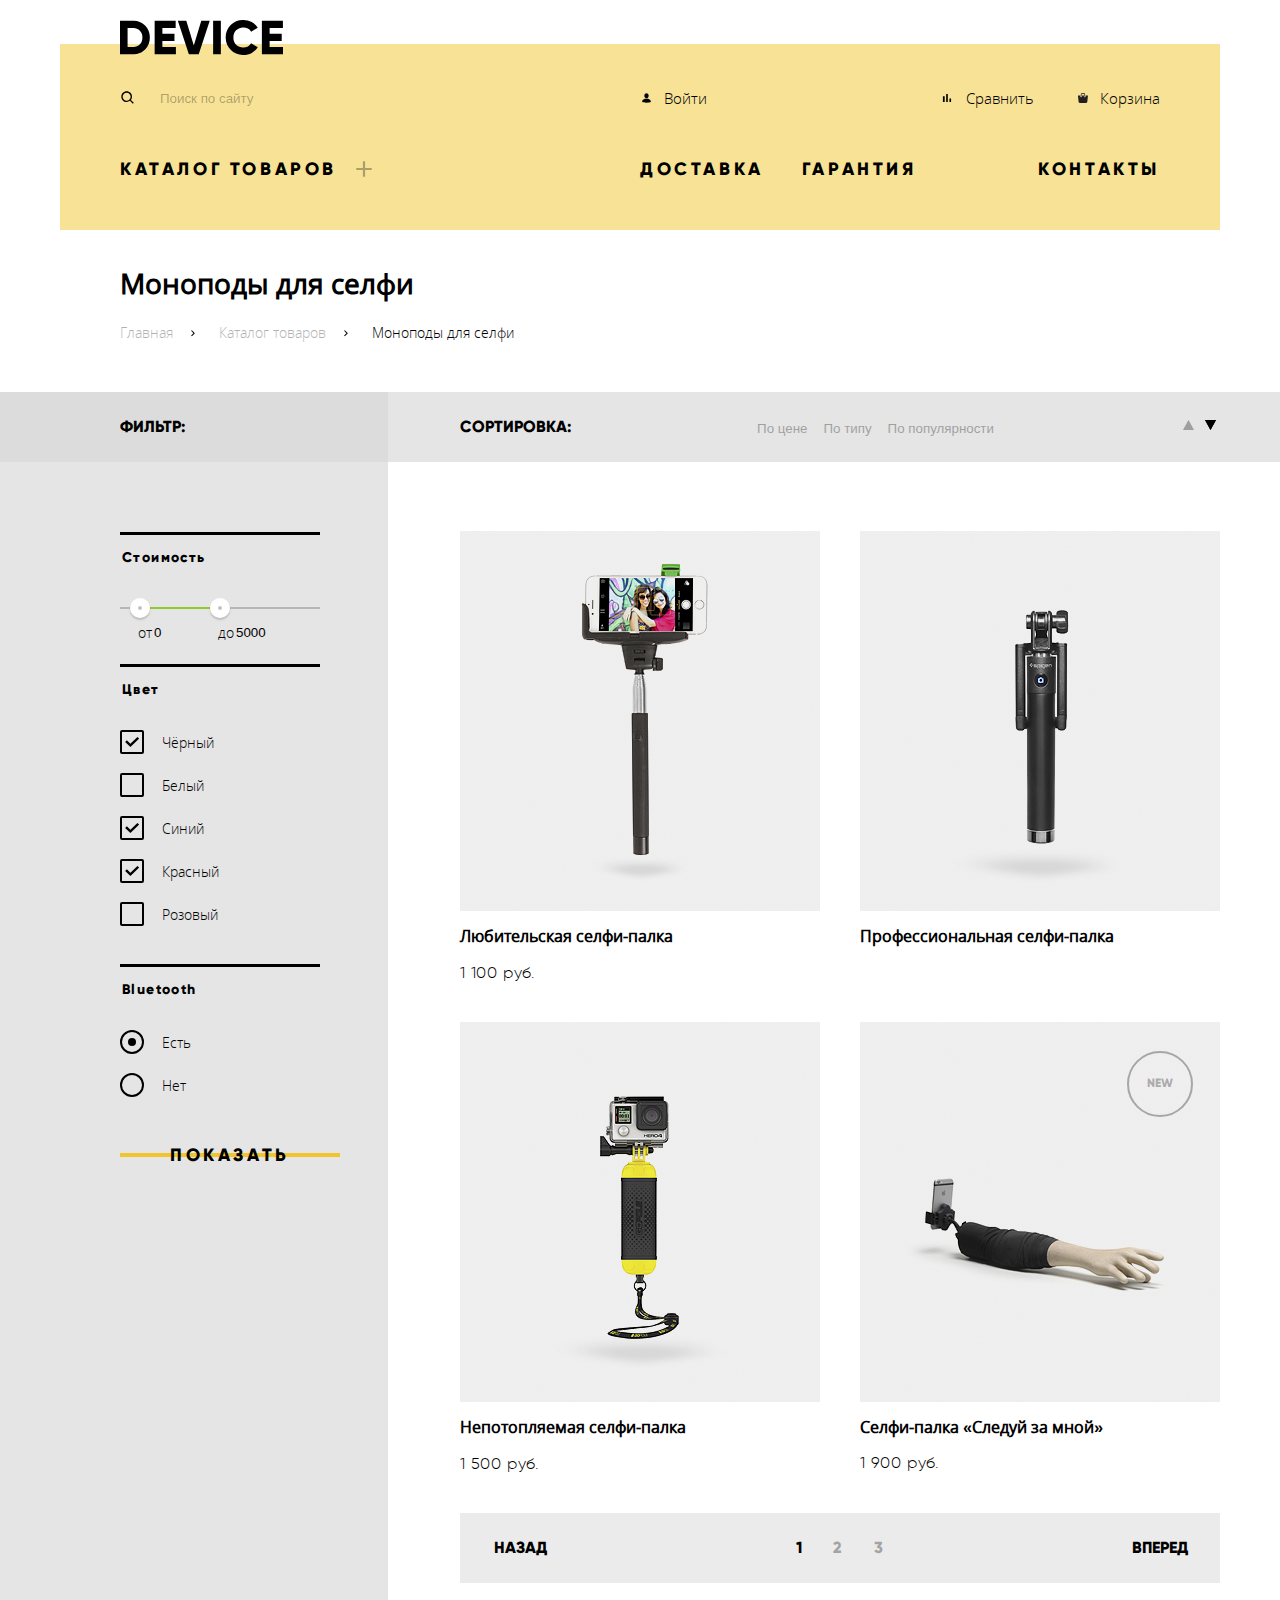
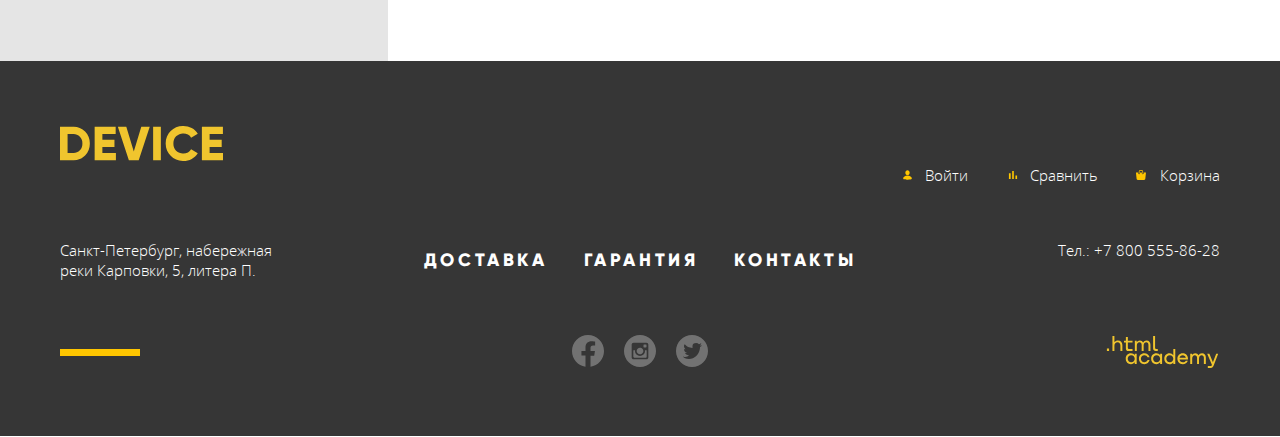
==== commit 3383c1b7: "Декорация" ====
--- a/catalog.html
+++ b/catalog.html
@@ -16,7 +16,7 @@
 <body class="page-body">
   <header class="main-header">
     <nav class="main-nav">
-      <a class="logo main-header-logo">
+      <a href="index.html" class="logo main-header-logo">
         <svg class="main-header__logo opacity" width="163" height="35" viewBox="0 0 163 35" fill="none"
           xmlns="http://www.w3.org/2000/svg">
           <path fill-rule="evenodd" clip-rule="evenodd"
@@ -26,104 +26,122 @@
       </a>
       <div class="main-nav__container">
         <form class="main-nav__form" action="blank.html" method="POST">
-          <label for="search">
+          <label class="main-nav__form-label" for="search">
             <!-- <img src="img/icon-search.svg" width="16" height="16" alt="Иконка поиска">-->
           </label>
           <input class="main-nav__form-input" type="search" name="search" id="search" placeholder="Поиск по сайту"
             tabindex="1">
         </form>
         <ul class="main-nav__list">
-          <li class="main-nav__item main-nav__item-1">
-            <a class="opacity" href="blank.html">
-              <!-- <img src="img/icon-user.svg" width="13" height="14" alt="Иконка войти">-->Войти
-            </a>
-          </li>
-          <li class="main-nav__item main-nav__item-2">
-            <a class="opacity" href="blank.html">
-              <!-- <img src="img/icon-chart.svg" width="14" height="14" alt="Иконка войти">-->Сравнить
-            </a>
-          </li>
-          <li class="main-nav__item main-nav__item-3">
-            <a class="opacity" href="blank.html">
-              <!-- <img src="img/icon-cart.svg" width="10" height="10" alt="Иконка войти">-->Корзина
-            </a>
-          </li>
-        </ul>
-        <ul class="main-nav__subnav-list">
-          <li class="main-nav__subnav-item main-nav__subnav-item-1 button"><a class="opacity"
+          <li class="main-nav__item main-nav-item-left">
+            <a class="opacity main-nav__item-1 main-nav__item-link" href="blank.html">Войти</a>
+          </li>
+          <li class="main-nav__item">
+            <a class="opacity main-nav__item-2 main-nav__item-link" href="blank.html">Сравнить</a>
+          </li>
+          <li class="main-nav__item">
+            <a class="opacity main-nav__item-3 main-nav__item-link" href="blank.html">Корзина</a>
+          </li>
+        </ul>
+        <ul class="main-nav__subnav-list-part-1">
+          <li class="main-nav__subnav-item main-nav__subnav-item-part-1 button"><a class="opacity"
               href="catalog.html">Каталог товаров</a>
           </li>
-          <li class="main-nav__subnav-item main-nav__subnav-item-2 button"><a class="opacity"
+        </ul>
+        <ul class="main-nav__subnav-list-part-2">
+          <li class="main-nav__subnav-item main-nav__subnav-item-part-2 button"><a class="opacity"
               href="blank.html">Доставка</a></li>
-          <li class="main-nav__subnav-item main-nav__subnav-item-3 button"><a class="opacity"
+          <li class="main-nav__subnav-item main-nav__subnav-item-part-2 button"><a class="opacity"
               href="blank.html">Гарантия</a></li>
-          <li class="main-nav__subnav-item main-nav__subnav-item-4 button"><a class="opacity"
+          <li class="main-nav__subnav-item main-nav__subnav-item-part-2 button"><a class="opacity"
               href="blank.html">Контакты</a></li>
         </ul>
-        <ul class="main-nav__dropnav-list">
-          <li class="main-nav__dropnav-item"><a class="opacity" href="blank.html">Виртуальная реальность</a></li>
-          <li class="main-nav__dropnav-item"><a class="opacity" href="blank.html">Моноподы для селфи</a></li>
-          <li class="main-nav__dropnav-item"><a class="opacity" href="blank.html">Экшн-камеры</a></li>
-          <li class="main-nav__dropnav-item"><a class="opacity" href="blank.html">Фитнес-браслеты</a></li>
-          <li class="main-nav__dropnav-item"><a class="opacity" href="blank.html">Умные часы</a></li>
-          <li class="main-nav__dropnav-item"><a class="opacity" href="blank.html">Квадрокоптер</a></li>
-        </ul>
+        <div class="main-nav__dropnav">
+          <ul class="main-nav__dropnav-list main-nav__dropnav-list-column-1">
+            <li class="main-nav__dropnav-item"><a class="opacity" href="blank.html">Виртуальная реальность</a></li>
+            <li class="main-nav__dropnav-item"><a class="opacity" href="blank.html">Моноподы для селфи</a></li>
+            <li class="main-nav__dropnav-item"><a class="opacity" href="blank.html">Экшн-камеры</a></li>
+          </ul>
+          <ul class="main-nav__dropnav-list main-nav__dropnav-list-column-2">
+            <li class="main-nav__dropnav-item"><a class="opacity" href="blank.html">Фитнес-браслеты</a></li>
+            <li class="main-nav__dropnav-item"><a class="opacity" href="blank.html">Умные часы</a></li>
+          </ul>
+          <ul class="main-nav__dropnav-list main-nav__dropnav-list-column-3">
+            <li class="main-nav__dropnav-item"><a class="opacity" href="blank.html">Квадрокоптер</a></li>
+          </ul>
+        </div>
       </div>
     </nav>
   </header>
   <main class="inner-page">
-    <h1 class="inner-page__h1">Моноподы для селфи</h1>
-    <div class="breadcrumbs">
-      <ul class="breadcrumbs__list">
-        <li class="breadcrumbs__item"><a href="index.html">Главная</a></li>
-        <li class="breadcrumbs__item">
-          <a href="catalog.html">
-            <!-- <img src="img/icon-breadcrumbs-arrow.svg" width="12" height="12" alt="Стрелочка"> -->Каталог товаров
-          </a>
-        </li>
-        <li class="breadcrumbs__item">
-          <a>
-            <!-- <img src="img/icon-breadcrumbs-arrow.svg" width="12" height="12" alt="Стрелочка"> -->Моноподы для
-            селфи
-          </a>
-        </li>
-      </ul>
-    </div>
+    <h1 class="inner-page__title">Моноподы для селфи</h1>
+    <ul class="breadcrumbs__list">
+      <li class="breadcrumbs__item"><a href="index.html">Главная</a></li>
+      <li class="breadcrumbs__item">
+        <a href="catalog.html">
+          <!-- <img src="img/icon-breadcrumbs-arrow.svg" width="12" height="12" alt="Стрелочка"> -->Каталог товаров
+        </a>
+      </li>
+      <li class="breadcrumbs__item">
+        <a>
+          <!-- <img src="img/icon-breadcrumbs-arrow.svg" width="12" height="12" alt="Стрелочка"> -->Моноподы для
+          селфи
+        </a>
+      </li>
+    </ul>
     <section class="filter">
-      <h2 class="catalog-title catalog-title__filter">фильтр:</h2>
-      <form class="filter-form" action="https://echo.htmlacademy.ru/" method="post"
-        oninput="filter-form__price-value.value=filter-form__price.value">
+      <h2 class="catalog-title filter__title">фильтр:</h2>
+      <form class="filter__form" action="https://echo.htmlacademy.ru/" method="post">
         <div class="filter-form__group">
-          <fieldset class="fieldset">
+          <fieldset class="fieldset-range fieldset">
             <legend class="filter-form__group-title">Стоимость</legend>
-            <label class="visually-hidden" for="filter-form__price">Стоимость</label>
-            от 0<input type="range" min="0" max="10000" step="100" value="5000" name="filter-form__price"
-              id="filter-form__price">до<output name="filter-form__price-value">5000</output>
-          </fieldset class="fieldset">
+            <div class="axis" style="--range-start: 10%; --range-end: 50%;">
+              <div class="bar">
+                <div class="bar__start">
+                  <label class="min-price">
+                    от <input class="min-price-input" name="filter-form__price-min" type="number" min="0" max="9900"
+                      step="100" value="0">
+                  </label>
+                </div>
+                <div class="bar__end">
+                  <label class="max-price">
+                    до <input class="max-price-input" name="filter-form__price-max" type="number" max="10000" step="100"
+                      value="5000">
+                  </label>
+                </div>
+              </div>
+            </div>
+          </fieldset>
         </div>
         <div class="filter-form__group">
-          <fieldset class="fieldset">
+          <fieldset class="fieldset-checkbox fieldset">
             <legend class="filter-form__group-title">Цвет</legend>
-            <input type="checkbox" name="filter-form__color-black" id="filter-form__color-black" checked>
-            <label for="filter-form__color-black">Чёрный</label><br>
-            <input type="checkbox" name="filter-form__color-white" id="filter-form__color-white">
-            <label for="filter-form__color-white">Белый</label><br>
-            <input type="checkbox" name="filter-form__color-blue" id="filter-form__color-blue" checked>
-            <label for="filter-form__color-blue">Синий</label><br>
-            <input type="checkbox" name="filter-form__color-red" id="filter-form__color-red" checked>
-            <label for="filter-form__color-red">Красный</label><br>
-            <input type="checkbox" name="filter-form__color-pink" id="filter-form__color-pink">
-            <label for="filter-form__color-pink">Розовый</label>
-          </fieldset class="fieldset">
+            <input class="visually-hidden" type="checkbox" name="filter-form__color-black" id="filter-form__color-black"
+              checked>
+            <label class="filter__form-input-checkbox" for="filter-form__color-black">Чёрный</label><br>
+            <input class="visually-hidden" type="checkbox" name="filter-form__color-white"
+              id="filter-form__color-white">
+            <label class="filter__form-input-checkbox" for="filter-form__color-white">Белый</label><br>
+            <input class="visually-hidden" type="checkbox" name="filter-form__color-blue" id="filter-form__color-blue"
+              checked>
+            <label class="filter__form-input-checkbox" for="filter-form__color-blue">Синий</label><br>
+            <input class="visually-hidden" type="checkbox" name="filter-form__color-red" id="filter-form__color-red"
+              checked>
+            <label class="filter__form-input-checkbox" for="filter-form__color-red">Красный</label><br>
+            <input class="visually-hidden" type="checkbox" name="filter-form__color-pink" id="filter-form__color-pink">
+            <label class="filter__form-input-checkbox" for="filter-form__color-pink">Розовый</label>
+          </fieldset>
         </div>
         <div class="filter-form__group">
-          <fieldset class="fieldset">
+          <fieldset class="fieldset-radio fieldset">
             <legend class="filter-form__group-title">Bluetooth</legend>
-            <input type="radio" name="filter-form__bluetooth" id="filter-form__bluetooth-yes" value="yes" checked>
-            <label for="filter-form__bluetooth-yes">Есть</label><br>
-            <input type="radio" name="filter-form__bluetooth" id="filter-form__bluetooth-none" value="none">
-            <label for="filter-form__bluetooth-none">Нет</label>
-          </fieldset class="fieldset">
+            <input class="visually-hidden" type="radio" name="filter-form__bluetooth" id="filter-form__bluetooth-yes"
+              value="yes" checked>
+            <label class="filter__form-input-radio" for="filter-form__bluetooth-yes">Есть</label><br>
+            <input class="visually-hidden" type="radio" name="filter-form__bluetooth" id="filter-form__bluetooth-none"
+              value="none">
+            <label class="filter__form-input-radio" for="filter-form__bluetooth-none">Нет</label>
+          </fieldset>
         </div>
         <input class="button btn button-no-style" type="submit" value="показать">
       </form>
@@ -137,90 +155,84 @@
           <button class="catalog__sort" type="button">По типу</button>
           <button class="catalog__sort" type="button">По популярности</button>
         </div>
-        <div class="sort__btn-top-bottom">
-          <!-- <button class="catalog__sort-to-top" type="button">
-            <svg class="catalog__sort-to-top-img" width="18" height="18" viewBox="0 0 18 18" fill="none"
-              xmlns="http://www.w3.org/2000/svg">
-              <path d="M3 14H14L8.5 4L3 14Z" fill="black" />
-            </svg>
-          </button>
-          <button class="catalog__sort-to-bottom" type="button">
-            <svg class="catalog__sort-to-bottom-img" width="18" height="18" viewBox="0 0 18 18" fill="none"
-              xmlns="http://www.w3.org/2000/svg">
-              <path d="M14 4L3 4L8.5 14L14 4Z" fill="black" />
-            </svg>
-          </button> -->
+        <form class="sort__btn-top-bottom">
           <label class="catalog__sort-to-top" for="catalog__sort-to-top">
             <svg class="catalog__sort-to-top-img" width="18" height="18" viewBox="0 0 18 18" fill="none"
               xmlns="http://www.w3.org/2000/svg">
               <path d="M3 14H14L8.5 4L3 14Z" fill="black" />
             </svg>
           </label>
-          <input class="visually-hidden input-sort-to-top" type="radio" id="catalog__sort-to-top" name="catalog__sort">
+          <input class="visually-hidden" type="radio" id="catalog__sort-to-top" name="catalog__sort">
           <label class="catalog__sort-to-bottom" for="catalog__sort-to-bottom">
             <svg class="catalog__sort-to-bottom-img" width="18" height="18" viewBox="0 0 18 18" fill="none"
               xmlns="http://www.w3.org/2000/svg">
               <path d="M14 4L3 4L8.5 14L14 4Z" fill="black" />
             </svg>
           </label>
-          <input class="visually-hidden input-sort-to-bottom" type="radio" id="catalog__sort-to-bottom"
-            name="catalog__sort">
-        </div>
+          <input class="visually-hidden" type="radio" id="catalog__sort-to-bottom" name="catalog__sort">
+        </form>
       </div>
       <ul class="catalog__list">
         <li class="catalog__item">
           <article>
-            <img src="img/catalog-item-1.png" width="360" height="380"
-              alt="Сложенная селфи-палка с зафиксированным белым телефоном, на котором изображена фотография двух девушек">
+            <div class="catalog__items-hover">
+              <img class="catalog__item-img" src="img/catalog-item-1.png" width="360" height="380"
+                alt="Сложенная селфи-палка с зафиксированным белым телефоном, на котором изображена фотография двух девушек">
+              <div class="catalog__hover-item">
+                <input class="button btn button-no-style catalog__hover-item-to-cart" type="button" value="в корзину">
+                <input class="button-no-style catalog__hover-item-compare" type="button" value="Добавить к сравнению">
+              </div>
+            </div>
             <a href="blank.html">
               <h3>Любительская селфи-палка</h3>
             </a>
             <span class="catalog__item-price">1 100 руб.</span>
-            <div class="catalog__hover-item">
-              <input class="button btn button-no-style" type="button" value="в корзину">
-              <input class="button-no-style catalog__hover-item-compare" type="button" value="Добавить к сравнению">
-            </div>
           </article>
         </li>
         <li class="catalog__item">
           <article>
-            <img src="img/catalog-item-2.png" width="360" height="380" alt="Сложенная селфи-палка на сером фоне">
+            <div class="catalog__items-hover">
+              <img class="catalog__item-img" src="img/catalog-item-2.png" width="360" height="380"
+                alt="Сложенная селфи-палка на сером фоне">
+              <div class="catalog__hover-item">
+                <input class="button btn button-no-style catalog__hover-item-to-cart" type="button" value="в корзину">
+                <input class="button-no-style catalog__hover-item-compare" type="button" value="Добавить к сравнению">
+              </div>
+            </div>
             <a href="blank.html">
               <h3>Профессиональная селфи-палка </h3>
             </a>
-            <span class="catalog__item-price">1 500 руб.</span>
-            <div class="catalog__hover-item">
-              <input class="button btn button-no-style" type="button" value="в корзину">
-              <input class="button-no-style catalog__hover-item-compare" type="button" value="Добавить к сравнению">
-            </div>
-        </li>
-        </article>
-        <li class="catalog__item">
-          <article>
-            <img src="img/catalog-item-3.png" width="360" height="380"
-              alt="Маленькая чёрно-жёлтая селфи-палка, с зафиксированной мини-камерой">
-            <a href="blank.html">
-              <h3>Непотопляемая селфи-палка</h3>
-            </a>
-            <span class="catalog__item-price">1 500 руб.</span>
-            <div class="catalog__hover-item">
-              <input class="button btn button-no-style" type="button" value="в корзину">
-              <input class="button-no-style catalog__hover-item-compare" type="button" value="Добавить к сравнению">
-            </div>
           </article>
         </li>
         <li class="catalog__item">
           <article>
-            <img src="img/catalog-item-4.png" width="360" height="380"
-              alt="Маленькая чёрно селфи-палка прикреплена к руке манекена">
-            <a href="blank.html">
-              <h3>Селфи-палка «Следуй за мной»</h3>
-            </a>
-            <span class="catalog__item-price">1 900 руб.</span>
-            <div class="catalog__hover-item">
-              <input class="button btn button-no-style" type="button" value="в корзину">
-              <input class="button-no-style catalog__hover-item-compare" type="button" value="Добавить к сравнению">
+            <div class="catalog__items-hover">
+              <img class="catalog__item-img" src="img/catalog-item-3.png" width="360" height="380"
+                alt="Маленькая чёрно-жёлтая селфи-палка, с зафиксированной мини-камерой">
+              <div class="catalog__hover-item">
+                <input class="button btn button-no-style catalog__hover-item-to-cart" type="button" value="в корзину">
+                <input class="button-no-style catalog__hover-item-compare" type="button" value="Добавить к сравнению">
+              </div>
             </div>
+            <a href="blank.html">
+              <h3>Непотопляемая селфи-палка</h3>
+            </a>
+            <span class="catalog__item-price">1 500 руб.</span>
+          </article>
+        </li>
+        <li class="catalog__item catalog__item-new">
+          <article>
+            <div class="catalog__items-hover">
+              <img class="catalog__item-img" src="img/catalog-item-4.png" width="360" height="380"
+                alt="Маленькая чёрно селфи-палка прикреплена к руке манекена">
+              <div class="catalog__hover-item">
+                <input class="button btn button-no-style catalog__hover-item-to-cart" type="button" value="в корзину">
+                <input class="button-no-style catalog__hover-item-compare" type="button" value="Добавить к сравнению">
+              </div>
+              <a href="blank.html">
+                <h3>Селфи-палка «Следуй за мной»</h3>
+              </a>
+              <span class="catalog__item-price">1 900 руб.</span>
           </article>
         </li>
       </ul>
@@ -238,7 +250,7 @@
   <footer class="main-footer">
     <div class="main-footer__container">
       <section class="first-row">
-        <a class="main-footer__logo logo">
+        <a href="index.html" class="main-footer__logo logo">
           <svg class="main-footer__logo-img opacity" width="163" height="35" viewBox="0 0 163 35" fill="none"
             xmlns="http://www.w3.org/2000/svg">
             <path fill-rule="evenodd" clip-rule="evenodd"
@@ -247,18 +259,41 @@
         </a>
         <ul class="main-footer__list">
           <li class="main-footer__item">
-            <a class="opacity" href="blank.html">
-              <!-- <img src="img/icon-user.svg" width="13" height="14" alt="Иконка войти">-->Войти
-            </a>
+            <a class="opacity main-footer__main-nav-item" href="blank.html">
+              <svg width="13" height="14" viewBox="0 0 13 14" fill="none" xmlns="http://www.w3.org/2000/svg">
+                <path
+                  d="M6.50002 2.33333C7.6971 2.33333 8.66669 3.3775 8.66669 4.66666C8.66669 5.95583 7.6971 7 6.50002 7C5.30294 7 4.33335 5.95583 4.33335 4.66666C4.33335 3.3775 5.30294 2.33333 6.50002 2.33333ZM6.50002 11.6667C6.50002 11.6667 10.8334 11.6667 10.8334 10.5C10.8334 9.1 8.72085 7.58333 6.50002 7.58333C4.27919 7.58333 2.16669 9.1 2.16669 10.5C2.16669 11.6667 6.50002 11.6667 6.50002 11.6667Z"
+                  fill="#FFC600" />
+              </svg>
+              Войти</a>
           </li>
           <li class="main-footer__item">
-            <a class="opacity" href="blank.html">
-              <!-- <img src="img/icon-chart.svg" width="14" height="14" alt="Иконка войти">-->Сравнить
-            </a>
+            <a class="opacity main-footer__main-nav-item" href="blank.html">
+              <svg width="14" height="14" viewBox="0 0 14 14" fill="none" xmlns="http://www.w3.org/2000/svg">
+                <path
+                  d="M2.91669 5.36666H4.66669V11.0833H2.91669V5.36666ZM6.18335 2.91666H7.81669V11.0833H6.18335V2.91666ZM9.45002 7.58333H11.0834V11.0833H9.45002V7.58333Z"
+                  fill="#FFC600" />
+              </svg>
+              Сравнить</a>
           </li>
           <li class="main-footer__item">
-            <a class="opacity" href="blank.html">
-              <!-- <img src="img/icon-cart.svg" width="10" height="10" alt="Иконка войти">-->Корзина
+            <a class="opacity main-footer__main-nav-item" href="blank.html">
+              <svg width="10" height="10" viewBox="0 0 10 10" fill="none" xmlns="http://www.w3.org/2000/svg">
+                <g clip-path="url(#clip0)">
+                  <path
+                    d="M9.86203 2.52171C9.79266 2.43992 9.69329 2.39317 9.58915 2.39317H7.65761V3.41881C7.65761 3.89009 7.25347 4.27351 6.75671 4.27351C6.25996 4.27351 5.85581 3.89009 5.85581 3.41881V2.39317H4.05401V3.41881C4.05401 3.89009 3.64987 4.27351 3.15311 4.27351C2.65635 4.27351 2.25221 3.89009 2.25221 3.41881V2.39317H0.320768C0.216534 2.39317 0.117164 2.43992 0.0477949 2.52171C-0.0216646 2.60351 -0.0545475 2.71257 -0.0426556 2.82146L0.605543 8.78462C0.617615 9.45692 1.14167 10 1.78419 10H8.12572C8.76815 10 9.29221 9.45693 9.30437 8.78453L9.95257 2.82137C9.96437 2.71257 9.93149 2.60351 9.86203 2.52171Z"
+                    fill="#FFC600" />
+                  <path
+                    d="M3.15309 3.76068C3.35182 3.76068 3.51345 3.60735 3.51345 3.4188V1.53846C3.51345 1.01051 4.07462 0.683761 4.59453 0.683761H5.49543C6.04264 0.683761 6.39633 1.01923 6.39633 1.53846V3.4188C6.39633 3.60735 6.55804 3.76068 6.75669 3.76068C6.95534 3.76068 7.11705 3.60735 7.11705 3.4188V1.53846C7.11705 0.647009 6.43507 0 5.49543 0H4.59453C3.60101 0 2.79272 0.690171 2.79272 1.53846V3.4188C2.79272 3.60735 2.95435 3.76068 3.15309 3.76068Z"
+                    fill="#FFC600" />
+                </g>
+                <defs>
+                  <clipPath id="clip0">
+                    <rect width="10" height="10" fill="white" />
+                  </clipPath>
+                </defs>
+              </svg>
+              Корзина
             </a>
           </li>
         </ul>
--- a/css/style.css
+++ b/css/style.css
@@ -39,6 +39,7 @@
 :root {
   --special-yellow: #f7e296;
   --special-yellow-dark: #f0c52e;
+  --footer-line: #ffc600;
   --grey-dark: #363636;
   --black: #000000;
   --black-opacity-0-3: rgba(0, 0, 0, 0.3);
@@ -47,6 +48,7 @@
   --grey-light: #e5e5e5;
   --grey-darken: #eaeaea;
   --grey-lighen: #f2f2f2;
+  --catalog-item-hover: rgba(238, 238, 238, 0.7);
   --red-light: #f6dada;
   --pagination: #ebebeb;
   --pagination-hover: #d9d9d9;
@@ -56,7 +58,7 @@
 /* Global */
 
 .page-body {
-  min-height: 100%;
+  min-height: 100vh;
   margin: 0;
   padding: 0;
   font-family: "Open Sans", "Arial", sans-serif;
@@ -65,6 +67,7 @@
   line-height: 20px;
   color: var(--black, black);
   background-color: var(--white, white);
+  user-select: none;
 }
 
 .page a {
@@ -74,8 +77,6 @@
 
 img {
   display: block;
-  /* max-width: 100%;
-  height: auto; */
 }
 
 /* Hide element */
@@ -91,12 +92,13 @@
 /* List */
 
 .main-nav__list,
-.main-nav__subnav-list,
+.main-nav__subnav-list-part-1,
+.main-nav__subnav-list-part-2,
 .main-nav__dropnav-list,
 .promo__list,
 .products__list,
 .features__list,
-.features-blocks__list,
+.features__list-right,
 .partners__list,
 .about-us__services-list,
 .main-footer__list,
@@ -136,7 +138,8 @@
   font-family: "Gilroy", "Arial", sans-serif;
   font-size: 18px;
   font-weight: 800;
-  line-height: 22px;
+  line-height: 22.05px;
+  letter-spacing: 0.2em;
   text-transform: uppercase;
 }
 
@@ -144,49 +147,34 @@
   border: none;
   background-color: transparent;
   font-family: "Gilroy", "Arial", sans-serif;
+  cursor: pointer;
 }
 
 .btn {
   background-image: linear-gradient(
     to bottom,
     transparent,
-    transparent 33.3%,
-    var(--special-yellow-dark) 33.3%,
-    var(--special-yellow-dark) 66.6%,
-    transparent 66.6%,
+    transparent 45%,
+    var(--special-yellow-dark) 45%,
+    var(--special-yellow-dark) 55%,
+    transparent 55%,
     transparent
   );
   transition-duration: 20s;
   transition-property: background-image;
-  display: inline-block;
+  display: flex;
   width: 220px;
-  height: 40px;
-  text-align: center;
-  vertical-align: bottom;
+  min-height: 40px;
+  justify-content: center;
+  align-items: center;
 }
 
 .btn:hover {
-  background-image: linear-gradient(
-    to bottom,
-    var(--special-yellow-dark),
-    var(--special-yellow-dark) 33.3%,
-    var(--special-yellow-dark) 33.3%,
-    var(--special-yellow-dark) 66.6%,
-    var(--special-yellow-dark) 66.6%,
-    var(--special-yellow-dark)
-  );
+  background-color: var(--special-yellow-dark);
 }
 
 .btn:active {
-  background-image: linear-gradient(
-    to bottom,
-    var(--special-yellow-dark),
-    var(--special-yellow-dark) 33.3%,
-    var(--special-yellow-dark) 33.3%,
-    var(--special-yellow-dark) 66.6%,
-    var(--special-yellow-dark) 66.6%,
-    var(--special-yellow-dark)
-  );
+  background-color: var(--special-yellow-dark);
   color: var(--black-opacity-0-3);
 }
 
@@ -206,31 +194,186 @@
 
 /* Form */
 
-.main-nav__form::before {
-  content: "";
-  position: absolute;
+.main-nav__form {
+  display: grid;
+  grid-template-columns: 16px 1fr;
+  column-gap: 22px;
+  align-items: center;
+}
+
+.main-nav__form-label::before {
+  content: "";
   display: block;
-  background-image: url("../img/icon-search.svg");
+  background: url("../img/icon-search.svg") no-repeat center center;
   width: 16px;
   height: 16px;
-  left: -40px;
+  top: 0;
+  left: 0;
+}
+
+.main-nav__form-input,
+.main-nav__form-input:hover,
+.main-nav__form-input:active {
+  background-color: transparent;
+  border: none;
+}
+
+.main-nav__form-input::-webkit-input-placeholder {
+  color: rgba(0, 0, 0, 0.3);
+}
+
+.main-nav__form-input:hover::-webkit-input-placeholder {
+  color: rgba(0, 0, 0, 0.6);
+}
+
+.main-nav__form-input:active::-webkit-input-placeholder {
+  color: var(--black);
+}
+
+.main-nav__form-input::-moz-placeholder {
+  color: rgba(0, 0, 0, 0.3);
+}
+
+.main-nav__form-input:hover::-moz-placeholder {
+  color: rgba(0, 0, 0, 0.6);
+}
+
+.main-nav__form-input:active::-moz-placeholder {
+  color: var(--black);
+}
+
+.main-nav__form-input:-ms-input-placeholder {
+  color: rgba(0, 0, 0, 0.3);
+}
+
+.main-nav__form-input:hover:-ms-input-placeholder {
+  color: rgba(0, 0, 0, 0.6);
+}
+
+.main-nav__form-input:active:-ms-input-placeholder {
+  color: var(--black);
+}
+
+.main-nav__form-input:-moz-placeholder {
+  color: rgba(0, 0, 0, 0.3);
+}
+
+.main-nav__form-input:hover:-moz-placeholder {
+  color: rgba(0, 0, 0, 0.6);
+}
+
+.main-nav__form-input:active:-moz-placeholder {
+  color: var(--black);
+}
+
+.main-nav__form-label {
+  position: relative;
 }
 
 /* Main nav */
 
+.main-nav__item-link,
+.main-footer__main-nav-item {
+  display: grid;
+  grid-template-columns: 13px 1fr;
+  column-gap: 11px;
+  align-items: center;
+}
+
 .main-nav__item-1::before {
   content: "";
-  position: absolute;
+  width: 13px;
+  height: 14px;
+  background: url("../img/icon-user.svg") no-repeat center center;
+}
+
+.main-nav__item-2 {
+  display: grid;
+  grid-template-columns: 14px 1fr;
+  column-gap: 12px;
+  align-items: center;
+}
+
+.main-nav__item-2::before {
+  content: "";
+  width: 14px;
+  height: 14px;
+  background: url("../img/icon-chart.svg") no-repeat center center;
+}
+
+.main-nav__item-3 {
+  display: grid;
+  grid-template-columns: 10px 1fr;
+  column-gap: 12px;
+  align-items: center;
+}
+
+.main-nav__item-3::before {
+  content: "";
+  width: 10px;
+  height: 10px;
+  background: url("../img/icon-cart.svg") no-repeat center center;
+}
+
+/* Sub nav */
+
+.main-nav__subnav-item {
+  letter-spacing: 0.2em;
+}
+
+.main-nav__subnav-item-part-1 {
+  display: grid;
+  grid-template-columns: 1fr 22px;
+  column-gap: 16px;
+  align-items: center;
+}
+
+.main-nav__subnav-item-part-1::after {
+  content: "";
   display: block;
-  background: url("../img/icon-user.svg") no-repeat 0 0;
-  width: 16px;
-  height: 16px;
+  background: url("../img/icon-catalog-drop.svg") no-repeat center center;
+  width: 22px;
+  height: 22px;
+  top: 0;
+  left: 0;
 }
 
 /* Drop nav */
 
+.main-nav__dropnav {
+  display: none;
+}
+
+.main-nav__subnav-list-part-1:hover ~ .main-nav__dropnav {
+  display: flex;
+  flex-wrap: wrap;
+  position: absolute;
+  width: 100%;
+  height: min-content;
+  top: 100px;
+  left: 0;
+  z-index: 2;
+  padding: 12px 0 46px;
+  background-color: var(--special-yellow);
+  box-sizing: border-box;
+}
+
 .main-nav__dropnav-list {
-  display: none;
+  font-family: "Open Sans", "Arial", sans-serif;
+  font-weight: 300;
+  font-size: 15px;
+  line-height: 20px;
+  margin-left: 61px;
+}
+
+.main-nav__dropnav-item {
+  display: flex;
+  flex-wrap: wrap;
+  margin-bottom: 20px;
+}
+
+.main-nav__dropnav-item:last-child {
+  margin-bottom: 0;
 }
 
 /* Footer */
@@ -268,34 +411,75 @@
 /* Modal */
 
 .modal {
-  display: none;
+  position: sticky;
+  z-index: 3;
+  left: 200px;
+  bottom: 50px;
+  box-sizing: border-box;
   background: #ffffff;
   box-shadow: 0px 10px 16px rgba(0, 0, 0, 0.15);
 }
 
+/* Map */
+
+.map-modal {
+  display: none;
+  width: 960px;
+  height: 572px;
+}
+
 /* Feedback Modal  */
 
-.feedback-modal__name,
-.feedback-modal__e-mail,
+.feedback-modal {
+  display: none;
+  width: 960px;
+  height: 550px;
+  padding: 92px 100px 50px;
+}
+
+.feedback-modal__form {
+  display: grid;
+  grid-template-columns: repeat(2, 1fr);
+  gap: 32px 40px;
+}
+
 .feedback-modal__message {
+  grid-column: 1 / -1;
+}
+
+.form-label {
+  text-transform: none;
+}
+
+.form-input {
+  width: 100%;
   border: none;
-}
-
-.form-input {
+  margin-top: 10px;
+  padding: 16px 20px 15px;
   background-color: var(--grey-lighen);
-  color: var(--black-opacity-0-4);
+  box-sizing: border-box;
+}
+
+.modal-close {
+  position: absolute;
+  width: 55px;
+  height: 55px;
+  top: 20px;
+  right: 20px;
   border: none;
-}
-
-.form-input:hover {
-  background-color: var(--grey-darken);
-  color: var(--black-opacity-0-4);
-}
-
-.form-input:focus {
-  background-color: var(--white, white);
-  border: 2px solid var(--special-yellow);
-  color: var(--grey-dark);
+  border-radius: 50%;
+  background: var(--special-yellow-dark) url("../img/icon-cross.svg") no-repeat
+    center center;
+  background-size: 30px;
+  opacity: 0.5;
+}
+
+.modal-close:hover {
+  opacity: 1;
+}
+
+.modal-close:active {
+  opacity: 0.7;
 }
 
 /* Index.html <main> */
@@ -306,58 +490,148 @@
   background-image: linear-gradient(
     to bottom,
     var(--special-yellow),
-    var(--special-yellow) 10%,
-    transparent 10%,
+    var(--special-yellow) 25%,
+    transparent 25%,
     transparent
   );
   margin: 0;
 }
 
 .promo__title {
+  margin: 80px 0 30px;
   letter-spacing: normal;
+  position: relative;
+  z-index: 1;
+}
+
+.promo__text {
+  padding: 0;
+  margin: 0;
+}
+
+.promo__item-btn {
+  margin: 50px 0;
+}
+
+.promo__item-buttons {
+  display: grid;
+  grid-template-columns: repeat(2, 1fr);
+  justify-content: space-between;
+  align-items: center;
+}
+
+.promo__slider-controler-list {
+  display: flex;
+  justify-content: flex-end;
+  list-style: none;
+  margin: 0 28px 0 0;
+  padding: 0;
+}
+
+.promo__slider-controler-item {
+  display: flex;
+  width: 12px;
+  height: 12px;
+  border: 1px solid var(--black);
+  border-radius: 50%;
+  margin-right: 18px;
+  align-items: center;
+  justify-content: center;
+}
+
+.promo__slider-controler-item-current::before {
+  content: "";
+  width: 6px;
+  height: 6px;
+  top: 0;
+  right: 0;
+  border: 1px solid var(--black);
+  border-radius: 50%;
+}
+
+.promo__slider-controler-item:last-child {
+  margin-right: 0;
+}
+
+.promo__description-list {
+  display: flex;
+  margin: 0;
+  padding: 0;
+}
+
+.promo__description-item {
+  display: grid;
+  margin-right: 64px;
+}
+
+.promo__description-item:last-child {
+  margin: 0;
 }
 
 .promo__description-term {
   font-family: "Gilroy", "Arial", sans-serif;
   font-size: 13px;
   line-height: 15px;
+  padding: 0;
+  margin: 0;
 }
 
 .promo__description-definition {
   font-family: "Gilroy", "Arial", sans-serif;
   font-size: 36px;
   line-height: 42px;
-}
-
-/* .promo__title::before {
-  position: absolute;
+  margin: 0 0 15px 0;
+  padding: 0;
+  order: -1;
+}
+
+.promo__item-1::after {
+  position: absolute;
+  z-index: 0;
   content: "01";
-  font-family: "Open Sans", "Arial", sans-serif;
+  font-family: "Gilroy", "Arial", sans-serif;
   font-size: 179px;
+  font-weight: 800;
   color: var(--white);
-  top: 250px;
-  right: 250px;
-}
-*/
+  top: 65px;
+  right: 50px;
+}
+
+.promo__item-2::after {
+  position: absolute;
+  z-index: 0;
+  content: "02";
+  font-family: "Gilroy", "Arial", sans-serif;
+  font-size: 179px;
+  font-weight: 800;
+  color: var(--white);
+  top: 60px;
+  right: 50px;
+}
+
+.promo__item-3::after {
+  position: absolute;
+  z-index: 0;
+  content: "03";
+  font-family: "Gilroy", "Arial", sans-serif;
+  font-size: 179px;
+  font-weight: 800;
+  color: var(--white);
+  top: 60px;
+  right: 50px;
+}
+
+.promo__title::before {
+  position: absolute;
+  content: "";
+  width: 100px;
+  height: 7px;
+  top: -52px;
+  left: 0;
+  background-color: var(--white);
+}
 
 /* Products */
-
-.products__list {
-  display: grid;
-  grid-template-columns: repeat(auto-fit, 160px);
-  column-gap: 40px;
-  margin: 40px 0;
-}
-
-.products__item {
-  display: inline-block;
-  vertical-align: top;
-  margin-right: 40px;
-}
-
-.products__item:last-child {
-  margin-right: 0;
-}
 
 .products__title {
   font-family: "Gilroy", "Arial", sans-serif;
@@ -389,7 +663,7 @@
   display: block;
   position: absolute;
   z-index: 1;
-  top: 15px;
+  top: 0;
   width: 160px;
   height: 160px;
   background-size: 97px 55px;
@@ -425,7 +699,7 @@
   display: block;
   position: absolute;
   z-index: 1;
-  top: 15px;
+  top: 0;
   width: 160px;
   height: 160px;
   background-size: 86px 117px;
@@ -461,7 +735,7 @@
   display: block;
   position: absolute;
   z-index: 1;
-  top: 15px;
+  top: 0;
   width: 160px;
   height: 160px;
   background-size: 71px 87px;
@@ -497,7 +771,7 @@
   display: block;
   position: absolute;
   z-index: 1;
-  top: 15px;
+  top: 0;
   width: 160px;
   height: 160px;
   background-size: 107px 65px;
@@ -533,7 +807,7 @@
   display: block;
   position: absolute;
   z-index: 1;
-  top: 15px;
+  top: 0;
   width: 160px;
   height: 160px;
   background-size: 56px 98px;
@@ -569,7 +843,7 @@
   display: block;
   position: absolute;
   z-index: 1;
-  top: 15px;
+  top: 0;
   width: 160px;
   height: 160px;
   background-size: 132px 69px;
@@ -606,8 +880,8 @@
   background-image: linear-gradient(
     to bottom,
     transparent,
-    transparent 25%,
-    var(--grey-light) 25%,
+    transparent 31%,
+    var(--grey-light) 31%,
     var(--grey-light)
   );
   padding-bottom: 70px;
@@ -619,38 +893,97 @@
   border-right: 7px solid var(--black);
 }
 
+.features__title {
+  margin: 0 0 40px 0;
+}
+
+.features__text {
+  width: 495px;
+  letter-spacing: 0.1em;
+}
+
 .features__btn:active,
 .features__btn-background-color:active {
-  background-image: linear-gradient(
-    to bottom,
-    var(--black),
-    var(--black) 33.3%,
-    var(--black) 33.3%,
-    var(--black) 66.6%,
-    var(--black) 66.6%,
-    var(--black)
-  );
+  background-image: none;
+  background-color: var(--black);
   color: var(--special-yellow);
 }
 
-.features-blocks::after {
-  content: "";
-  display: block;
-  width: 160px;
-  height: 160px;
+.features__list-right {
+  display: grid;
+  align-content: center;
+}
+
+.features__item-right-1 {
+  display: none;
+  grid-template-columns: 1fr 136px;
+  align-items: center;
+}
+
+.features__item-right-1::after {
+  content: "";
+  grid-area: 3 / 2 / -1 / 3;
+  display: grid;
+  align-self: center;
+  width: 136px;
+  height: 164px;
   background: url("../img/delivery.svg") no-repeat 50% 50%;
-  background-size: 160px 160px;
+  background-size: cover;
   margin: 0;
   padding: 0;
 }
 
+.features__item-right-2 {
+  display: none;
+  grid-template-columns: 1fr 171px;
+  align-items: center;
+}
+
+.features__item-right-2::after {
+  content: "";
+  grid-area: 3 / 2 / -1 / 3;
+  display: grid;
+  align-self: center;
+  width: 171px;
+  height: 195px;
+  background: url("../img/guarantee.svg") no-repeat 50% 50%;
+  background-size: cover;
+  margin: 0;
+  padding: 0;
+}
+
+.features__item-right-3 {
+  display: none;
+  grid-template-columns: 1fr 156px;
+  align-items: center;
+}
+
+.features__item-right-3::after {
+  content: "";
+  grid-area: 3 / 2 / -1 / 3;
+  display: grid;
+  align-self: center;
+  width: 156px;
+  height: 188px;
+  background: url("../img/credit.svg") no-repeat 50% 50%;
+  background-size: cover;
+  margin: 0;
+  padding: 0;
+}
+
+.features__item-right-current {
+  display: grid;
+}
+
 /* About us */
 
-.about-us__links {
+.about-us__link-title {
   font-family: "Gilroy", "Arial", sans-serif;
   font-size: 16px;
   font-weight: 800;
   line-height: 28px;
+  margin: 0;
+  padding: 0;
 }
 
 /* Catalog.html <main> */
@@ -663,34 +996,38 @@
 
 /* Breadcrumbs */
 
-.breadcrumbs a[href] {
+.breadcrumbs__item a[href] {
   opacity: 0.3;
 }
 
-.breadcrumbs a[href]:hover {
+.breadcrumbs__item a[href]:hover {
   opacity: 0.6;
 }
 
-.breadcrumbs a[href]:active {
+.breadcrumbs__item a[href]:active {
   opacity: 0.1;
 }
 
 /* Filter */
 
-.filters-form__group {
+.filter-form__group {
+  padding-top: 14px;
+  margin-bottom: 38px;
   border-top: 3px solid var(--black);
 }
 
 .fieldset {
   border: none;
-}
-
-.filters-form input[type="checkbox"] {
-  border: 2px solid var(--black);
-  background-color: transparent;
-}
-
-.filters-form__group-title {
+  margin: 0;
+  padding: 0;
+  box-sizing: border-box;
+}
+
+.filter-form__group-title {
+  margin-bottom: 32px;
+}
+
+.filter-form__group-title {
   font-family: Gilroy;
   font-weight: 800;
   font-size: 14px;
@@ -706,6 +1043,7 @@
   line-height: 20px;
   font-weight: 800;
   text-transform: uppercase;
+  margin: 0;
 }
 
 .catalog-title__filter {
@@ -769,8 +1107,56 @@
   width: 360px;
 }
 
+.catalog__hover-item {
+  display: none;
+}
+
+.catalog__items-hover {
+  display: grid;
+}
+
+.catalog__item-img {
+  grid-column: 1 / 2;
+  grid-row: 1 / 2;
+}
+
+.catalog__items-hover:hover .catalog__hover-item {
+  grid-column: 1 / 2;
+  grid-row: 1 / 2;
+  display: grid;
+  z-index: 1;
+  align-items: center;
+  justify-content: center;
+  background-color: var(--catalog-item-hover);
+}
+
+.catalog__item-new {
+  position: relative;
+}
+
+.catalog__item-new::before {
+  position: absolute;
+  z-index: 1;
+  display: flex;
+  content: "NEW";
+  font-family: Gilroy;
+  font-weight: 800;
+  font-size: 12px;
+  line-height: 15px;
+  text-transform: uppercase;
+  color: rgba(0, 0, 0, 0.3);
+  width: 62px;
+  height: 62px;
+  top: 29px;
+  right: 27px;
+  border: 2px solid rgba(0, 0, 0, 0.3);
+  border-radius: 50%;
+  align-items: center;
+  justify-content: center;
+}
+
 .catalog__item-price {
-  font-family: Gilroy;
+  font-family: "Gilroy", "Arial", sans-serif;
   font-weight: 300;
   font-size: 16px;
   line-height: 18px;
@@ -778,6 +1164,8 @@
 }
 
 .catalog__hover-item-compare {
+  align-self: start;
+  margin-top: 20px;
   opacity: 0.5;
 }
 
@@ -787,6 +1175,10 @@
 
 .catalog__hover-item-compare:active {
   opacity: 0.2;
+}
+
+.catalog__hover-item-to-cart {
+  align-self: end;
 }
 
 /* Pagination */
@@ -803,6 +1195,8 @@
 
 .catalog__nav-back,
 .catalog__nav-next {
+  height: 100%;
+  width: 100%;
   font-size: 16px;
   line-height: 20px;
   font-weight: 800;
@@ -862,7 +1256,7 @@
 /* Layout <header> .logo */
 
 .main-header-logo {
-  padding: 20px 60px;
+  padding: 20px 60px 29px;
 }
 
 .main-nav {
@@ -872,99 +1266,67 @@
 }
 
 .main-nav__container {
+  position: relative;
   width: calc(1160px - 60px * 2);
   display: grid;
-  padding: 20px 60px;
+  padding: 0 60px;
   background-color: var(--special-yellow);
-  grid-template-columns: repeat(10, 40px 60px);
+  grid-template-columns: 1fr 1fr;
+  grid-template-areas:
+    "form main-nav"
+    "sub-nav-1 sub-nav-2";
 }
 
 /* Layou <header> for form */
 
 .main-nav__form {
-  margin-bottom: 50px;
-  position: relative;
-  grid-row: 1 / 2;
-  grid-column: 2 / 12;
+  grid-area: form;
 }
 
 /* Layout <header> for main-nav__list */
 
 .main-nav__list {
-  display: grid;
-  grid-column: 12 / -1;
-  grid-row: 1 / 2;
-  grid-template-columns: repeat(5, 60px 40px);
-  grid-auto-flow: dense;
-}
-
-.main-nav__item-1 {
-  position: relative;
-  grid-column: 1 / 3;
-  grid-row: 1 / 2;
-}
-
-.main-nav__item-2 {
-  width: 100%;
-  grid-column: -5 / -3;
-  grid-row: 1 / 2;
-  text-align: end;
-}
-
-.main-nav__item-3 {
-  width: 100%;
-  grid-column: -3 / -1;
-  grid-row: 1 / 2;
-  text-align: end;
-}
-
-/* Layot <header> for ...nav ...subnav */
-
-.main-nav__item,
-.main-nav__subnav-item,
-.layout-column {
+  grid-area: main-nav;
   display: flex;
-  margin-right: 20px;
+  flex-wrap: wrap;
+  justify-content: flex-end;
+}
+
+.main-nav__item {
+  margin-right: 44px;
+}
+
+.main-nav-item-left {
+  margin-right: auto;
+}
+
+.main-nav__item:last-child {
+  margin-right: 0;
 }
 
 /* Layot <header> for .main-nav__subnav-list */
 
-.main-nav__subnav-list {
-  display: grid;
-  grid-template-columns: repeat(11, 40px 60px);
-  grid-column: 1 / -1;
-  grid-row: 2 / 3;
-  grid-auto-flow: dense;
-}
-
-.main-nav__subnav-item-1 {
-  grid-column: 1 / 8;
-  grid-row: 1 / 2;
-  position: relative;
-}
-
-.main-nav__subnav-item-2 {
-  grid-column: 12 / 15;
-  grid-row: 1 / 2;
-}
-
-.main-nav__subnav-item-3 {
-  grid-column: 15 / 19;
-  grid-row: 1 / 2;
-}
-
-.main-nav__subnav-item-4 {
-  width: 100%;
-  grid-column: 19 / 22;
-  grid-row: 1 / 2;
-  text-align: end;
-}
-
-/* Layot <header> for .main-nav__dropnav-list */
-
-.main-nav__dropnav-list {
-  grid-column: 1 / -1;
-  grid-row: 3 / 4;
+.main-nav__subnav-list-part-1 {
+  grid-area: sub-nav-1;
+  display: flex;
+  flex-wrap: wrap;
+  margin: 50px 38px 50px 0;
+}
+
+.main-nav__subnav-list-part-2 {
+  grid-area: sub-nav-2;
+  justify-content: space-between;
+  display: flex;
+  flex-wrap: wrap;
+  margin: 50px 0;
+}
+
+.main-nav__subnav-item {
+  margin-right: 38px;
+}
+
+.main-nav__subnav-item-part-2:nth-child(3n) {
+  margin: 0 0 0 auto;
 }
 
 /* Layout <footer> */
@@ -980,7 +1342,7 @@
   display: grid;
   margin: 0 auto;
   grid-template-rows: repeat(3, auto);
-  grid-gap: 10px;
+  row-gap: 40px;
   padding: 65px 0;
 }
 
@@ -1000,18 +1362,18 @@
 .main-footer__list {
   grid-area: main-footer__list;
   display: flex;
+  flex-wrap: wrap;
   width: 100%;
   justify-content: flex-end;
 }
 
 .main-footer__item {
   margin-left: 38px;
-  text-align: end;
 }
 
 .second-row {
   display: grid;
-  grid-template-columns: 1fr 1fr 1fr;
+  grid-template-columns: 215px 1fr 215px;
 }
 
 .tel {
@@ -1021,22 +1383,40 @@
 
 .main-footer__subnav-list {
   display: flex;
-  justify-content: space-around;
+  align-items: center;
+  justify-content: center;
+  flex-wrap: wrap;
+}
+
+.main-footer__subnav-item {
+  margin-right: 36px;
+}
+
+.main-footer__subnav-item:last-child {
+  margin-right: 0;
 }
 
 .third-row {
   display: grid;
   grid-template-columns: 1fr 1fr 1fr;
-  grid-template-areas: ". social__list logo-htmlacademy";
+  grid-template-areas: "line social__list logo-htmlacademy";
+  align-items: center;
+}
+
+.third-row::before {
+  grid-area: line;
+  content: "";
+  width: 80px;
+  height: 7px;
+  top: -50px;
+  left: 0;
+  background-color: var(--footer-line);
 }
 
 .social__list {
   grid-area: social__list;
   display: flex;
-  list-style: none;
-  margin: 0;
   justify-content: center;
-  align-items: flex-end;
 }
 
 .social__item {
@@ -1060,7 +1440,7 @@
   width: 1160px;
   display: grid;
   margin: 0 auto;
-  gap: 90px;
+  gap: 96px;
 }
 
 /* Layout .promo */
@@ -1074,236 +1454,441 @@
 }
 
 .promo__item {
-  display: grid;
-  padding: 0 60px 0 89px;
+  display: none;
+  padding: 0 60px 0 60px;
   grid-template-columns: repeat(2, 1fr);
   grid-template-rows: repeat(4, auto);
 }
 
 .promo__img {
+  padding-left: 29px;
   grid-column: 1 / 2;
   grid-row: 1 / -1;
 }
 
-.promo__title {
-  margin-top: 20%;
-}
-
-.promo__description-list {
-  display: flex;
+.promo__img-3 {
+  padding: 0;
+  margin: 70px 0 0 -30px;
+}
+
+.promo__item-current {
+  position: relative;
+  display: grid;
 }
 
 /* Layout .products */
 
 .products {
-  grid-column: 1 / -1;
   grid-row: 2 / 3;
 }
 
+.products__title {
+  text-transform: none;
+  letter-spacing: normal;
+  margin: 0;
+  padding: 0;
+}
+
+.products__list {
+  display: grid;
+  grid-template-columns: repeat(auto-fit, 160px);
+  column-gap: 40px;
+  margin: 0;
+  padding: 20px 0;
+}
+
+.products__item {
+  display: inline-block;
+  vertical-align: top;
+  margin-right: 40px;
+}
+
+.products__item:last-child {
+  margin-right: 0;
+}
+
 /* Layout .features */
 
 .features {
-  margin: 90px 0;
+  margin: 64px 0 90px 0;
 }
 
 .features__container {
   width: 1160px;
   margin: 0 auto;
   display: grid;
-  grid-column: 1 / -1;
   grid-row: 3 / 4;
-  gap: 40px;
+  gap: 116px;
   grid-template-columns: 300px 1fr;
   grid-template-rows: 320px;
 }
 
-.features-blocks {
-  display: grid;
-  grid-template-columns: 1fr 160px;
-  align-items: center;
-}
-
 /* Layout .partners */
 
 .partners {
   display: grid;
+}
+
+.partners__list {
+  display: grid;
+  grid-template-columns: repeat(4, 1fr);
+  justify-items: center;
+}
+
+/* Layout .wrapper (.about-us and .contacts) */
+
+.wrapper {
+  display: grid;
+  grid-template-columns: repeat(2, 1fr);
+  column-gap: 40px;
+}
+
+.about-us__services-item {
+  display: grid;
+  grid-template-columns: 8px 1fr;
+  column-gap: 24px;
+  align-items: center;
+  margin-bottom: 20px;
+}
+
+.about-us__services-item:last-child {
+  margin-bottom: 0;
+}
+
+.about-us__services-item::before {
+  content: "";
+  width: 8px;
+  height: 8px;
+  border: 2px solid var(--grey-light);
+  border-radius: 50%;
+  box-sizing: border-box;
+}
+
+.about-us {
+  padding-right: 60px;
+}
+
+.wrapper__title {
+  position: relative;
+  margin: 50px 0 50px 0;
+}
+
+.wrapper__title::before {
+  position: absolute;
+  content: "";
+  width: 80px;
+  height: 7px;
+  top: -50px;
+  left: 0;
+  background-color: var(--black);
+}
+
+.about-us__text {
+  margin: 40px 0 60px 0;
+}
+
+.contacts__text {
+  margin-bottom: 40px;
+}
+
+.about-us__btn,
+.contacts__btn {
+  min-width: 260px;
+  margin: 85px 0 86px 0;
+}
+
+/* Layout <main> for catalog.html */
+
+/* Layout .inner-page */
+
+.inner-page {
+  min-width: 1160px;
+  margin: 0;
+  padding: 0;
+  display: grid;
+  grid-template-columns: 1fr 328px 832px 1fr;
+  grid-template-rows: auto auto 1fr;
+  grid-template-areas:
+    ". h1 h1 ."
+    ". breadcrumbs breadcrumbs ."
+    ". filter catalog catalog";
+}
+
+.inner-page__title {
+  grid-area: h1;
+  margin: 44px 0 0 60px;
+}
+
+.breadcrumbs__list {
+  grid-area: breadcrumbs;
+  display: flex;
+  flex-wrap: wrap;
+  margin: 30px 0 50px 60px;
+}
+
+.breadcrumbs__item:not(:last-child) {
+  display: grid;
+  grid-template-columns: 1fr 12px;
+  column-gap: 14px;
+  margin-right: 20px;
+  align-items: center;
+}
+
+.breadcrumbs__item:not(:last-child)::after {
+  content: "";
+  display: block;
+  background: url("../img/icon-breadcrumbs-arrow.svg") no-repeat center center;
+  width: 12px;
+  height: 12px;
+}
+
+.breadcrumbs__item:last-child {
+  margin-right: 0;
+}
+
+.filter {
+  grid-area: filter;
+  display: grid;
+  grid-template-rows: 70px 1fr;
+}
+
+.filter__title {
+  height: 100%;
+  display: grid;
+  position: relative;
+  align-items: center;
+  padding: 0 68px 0 60px;
+}
+
+.filter__title::after {
+  width: 100vw;
+  height: 100%;
+  content: "";
+  display: block;
+  position: absolute;
+  top: 0;
+  right: 0;
+  z-index: -1;
+  background-color: var(--filter-heading);
+}
+
+.filter__form {
+  max-width: 328px;
+  position: relative;
+  padding: 70px 68px 70px 60px;
+  box-sizing: border-box;
+}
+
+.filter__form::after {
+  width: 100vw;
+  height: 100%;
+  content: "";
+  display: block;
+  position: absolute;
+  top: 0;
+  right: 0;
+  z-index: -1;
+  background-color: var(--grey-light);
+}
+
+.filter__form-input-checkbox,
+.filter__form-input-radio {
+  position: relative;
+  display: grid;
+  grid-template-columns: 24px 1fr;
+  column-gap: 18px;
+  align-items: center;
+}
+
+.filter__form-input-checkbox::before {
+  content: "";
+  display: grid;
+  grid-column: 1 / 2;
+  grid-row: 1 / 2;
+  width: 24px;
+  height: 24px;
+  border: 2px solid var(--black);
+  border-radius: 2px;
+  box-sizing: border-box;
+}
+
+.filter__form-input-checkbox {
+  cursor: pointer;
+}
+
+.fieldset-checkbox input:checked + .filter__form-input-checkbox::after {
+  display: grid;
+  grid-column: 1 / 2;
+  grid-row: 1 / 2;
+  content: "";
+  width: 13.5px;
+  height: 10.5px;
+  align-self: center;
+  justify-self: center;
+  background: url("../img/icon-checked.svg") no-repeat center center;
+}
+
+.filter__form-input-radio::before {
+  content: "";
+  display: grid;
+  grid-column: 1 / 2;
+  grid-row: 1 / 2;
+  width: 24px;
+  height: 24px;
+  border: 2px solid var(--black);
+  border-radius: 50%;
+  box-sizing: border-box;
+}
+
+.filter__form-input-radio {
+  cursor: pointer;
+}
+
+.fieldset-radio input:checked + .filter__form-input-radio::after {
+  content: "";
+  display: grid;
+  grid-column: 1 / 2;
+  grid-row: 1 / 2;
+  width: 8px;
+  height: 8px;
+  align-self: center;
+  justify-self: center;
+  background-color: var(--black);
+  border-radius: 50%;
+  box-sizing: border-box;
+}
+
+.catalog {
+  grid-area: catalog;
+  display: grid;
+  grid-template-columns: 832px 1fr;
+  grid-template-rows: 70px min-content 1fr;
+}
+
+.sort {
+  grid-column: 1 / 2;
+  grid-row: 1 / 2;
+  display: flex;
+  justify-content: space-between;
+  align-items: center;
+  padding-left: 72px;
+}
+
+.catalog::after {
   grid-column: 1 / -1;
-}
-
-.partners__item {
-  display: inline-block;
-}
-
-/* Layout .wrapper (.about-us and .contacts) */
-
-.wrapper {
-  display: grid;
-  grid-column: 1 / -1;
-  grid-template-columns: repeat(2, 1fr);
-}
-
-/* Layout <main> for catalog.html */
-
-/* Layout <main> for .inner-page__container */
-
-.inner-page {
-  min-height: 100%;
-  display: grid;
-  grid-template-rows: auto 70px 70px 1fr;
-  grid-template-columns: 1fr 328px 832px 1fr;
-}
-
-.inner-page::before {
-  content: "";
-  display: block;
-  grid-column: 1 / 3;
-  grid-row: 3 / 4;
-  background-color: var(--filter-heading);
-}
-
-.inner-page::after {
+  grid-row: 1 / 2;
   content: "";
   display: block;
   z-index: -1;
-  grid-column: 1 / 3;
-  grid-row: 3 / -1;
   background-color: var(--grey-light);
 }
 
-.inner-page__h1 {
-  grid-column: 2 / 4;
-  grid-row: 1 / 2;
-}
-
-.breadcrumbs {
-  grid-column: 2 / 4;
-  grid-row: 2 / 3;
-}
-
-.breadcrumbs__list {
+.catalog__list {
+  grid-column: 1 / 2;
+  display: grid;
+  grid-template-columns: repeat(2, 1fr);
+  gap: 40px;
+  margin: 69px 0 40px 72px;
+}
+
+.catalog__nav {
+  grid-column: 1 / 2;
+  display: grid;
+  grid-template-columns: 120px 1fr 120px;
+}
+
+.catalog__nav-back {
+  order: -1;
+}
+
+.catalog__nav-list {
+  display: grid;
+  grid-template-columns: repeat(3, auto);
+  gap: 30px;
+}
+
+.axis {
+  flex-basis: 100%;
+  flex-grow: 1;
+  height: 2px;
+  background: rgba(0, 0, 0, 0.2);
+  margin: 9px 0 17px;
+  /* range */
+  --range-start: 0%;
+  --range-end: 60%;
+  --range-end-num: calc(var(--range-end) - var(--range-start));
+  /* range */
+}
+
+.bar {
+  position: relative;
+  /* range */
+  width: var(--range-end-num);
+  margin-left: var(--range-start);
+  /* range */
+  height: 2px;
+  background-color: #91c92f;
+}
+
+.bar__start {
+  position: absolute;
+  top: 0;
+  left: 0;
+  width: 20px;
+  height: 20px;
+  margin-left: -10px;
+  margin-top: -9px;
+  border: 8px solid white;
+  background-color: #c4c4c4;
+  box-sizing: border-box;
+  border-radius: 50%;
+  box-shadow: 0px 2px 2px rgba(0, 0, 0, 0.18);
+  cursor: pointer;
+}
+
+.bar__end {
+  position: absolute;
+  top: 0;
+  right: 0;
+  width: 20px;
+  height: 20px;
+  margin-right: -10px;
+  margin-top: -9px;
+  border: 8px solid white;
+  background-color: #c4c4c4;
+  box-sizing: border-box;
+  border-radius: 50%;
+  box-shadow: 0px 2px 2px rgba(0, 0, 0, 0.18);
+  cursor: pointer;
+}
+
+.min-price {
+  width: auto;
   display: flex;
-}
-
-.breadcrumbs__item {
-  margin-right: 20px;
-}
-
-.filter {
-  display: grid;
-  grid-column: 2 / 3;
-  grid-row: 3 / -1;
-  grid-template-rows: 70px 1fr;
-  padding: 0 68px 70px 60px;
-  row-gap: 70px;
-}
-
-.catalog-title__filter {
-  grid-column: 1 / 2;
-  grid-row: 1 / 2;
-}
-
-.filter-form {
-  grid-column: 1 / 2;
-  grid-row: 2 / -1;
-}
-
-.catalog {
-  display: grid;
-  grid-column: 3 / -1;
-  grid-row: 3 / -1;
-  grid-template-columns: 832px 1fr;
-  grid-template-rows: 70px repeat(2, min-content);
-  background-color: var(--white);
-}
-
-.catalog::before {
-  content: "";
-  display: block;
-  grid-column: 1 / -1;
-  grid-row: 1 / 2;
-  background-color: var(--grey-light);
-}
-
-.sort {
-  display: grid;
-  grid-column: 1 / 2;
-  grid-row: 1 / 2;
-  width: calc(1160px - 328px);
-  grid-template-areas: "catalog-title sort__btn top-bottom";
-  grid-template-columns: 1fr 1fr 60px;
-  align-items: center;
-}
-
-.catalog-title-sort {
-  grid-area: catalog-title;
-}
-
-.sort__btn {
-  grid-area: sort__btn;
-}
-
-.sort__btn-top-bottom {
+  position: absolute;
+  top: 17px;
+  left: 0;
+  margin-right: 10px;
+}
+
+.min-price-input {
+  flex-basis: 50px;
+  flex-grow: 1;
+  background-color: transparent;
+  border: none;
+}
+
+.max-price {
+  min-width: 60px;
   display: flex;
-  grid-area: top-bottom;
-}
-
-.catalog__list {
-  display: grid;
-  grid-column: 1 / 2;
-  grid-row: 2 / 3;
-  grid-template-columns: 1fr 1fr;
-  column-gap: 40px;
-  row-gap: 48px;
-  padding: 69px 0 40px 72px;
-}
-
-/* .catalog__list {
-  width: calc(832px - 72px);
-  display: flex;
-  justify-self: start;
-  padding: 69px 0 40px 72px;
-  flex-wrap: wrap;
-}
-
-.catalog__item {
-  margin-right: 40px;
-  margin-bottom: 48px;
-}
-
-.catalog__item:nth-child(2n) {
-  margin-right: 0;
-}
-
-.input-sort-to-top:checked ~ .catalog__list {
-  flex-wrap: wrap;
-}
-
-.input-sort-to-bottom:checked ~ .catalog__list {
-  flex-wrap: wrap-reverse;
-}*/
-
-.catalog__nav {
-  display: grid;
-  grid-column: 1 / 2;
-  grid-row: 3 / 4;
-  grid-template-areas: "back numbers next";
-  grid-template-columns: 1fr 1fr 1fr;
-  gap: 100px;
-}
-
-.catalog__nav-back {
-  grid-area: back;
-}
-
-.catalog__nav-next {
-  grid-area: next;
-}
-
-.catalog__nav-list {
-  grid-area: numbers;
-  display: flex;
-}
-
-.catalog__nav-item {
-  margin-right: 20px;
-}
+  position: absolute;
+  top: 17px;
+  left: 0;
+}
+
+.max-price-input {
+  flex-basis: 60px;
+  flex-grow: 1;
+  background-color: transparent;
+  border: none;
+}
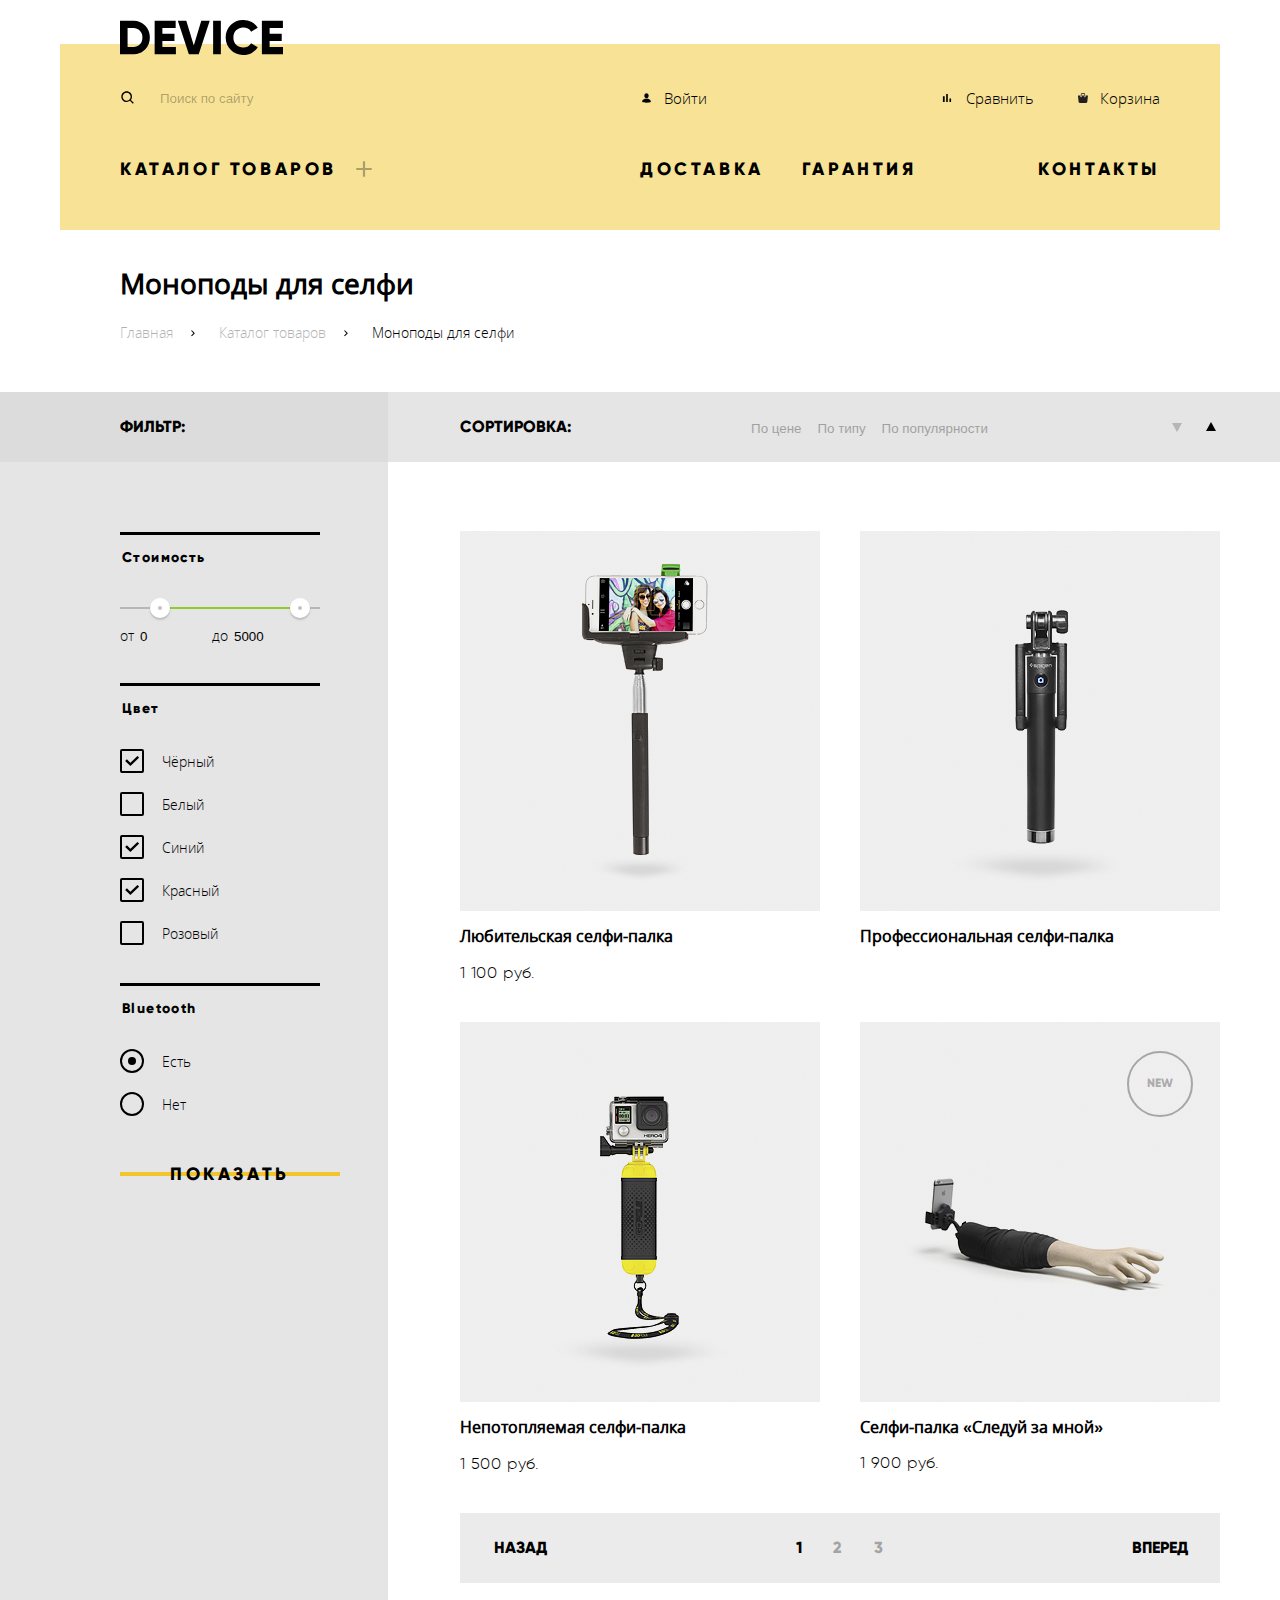
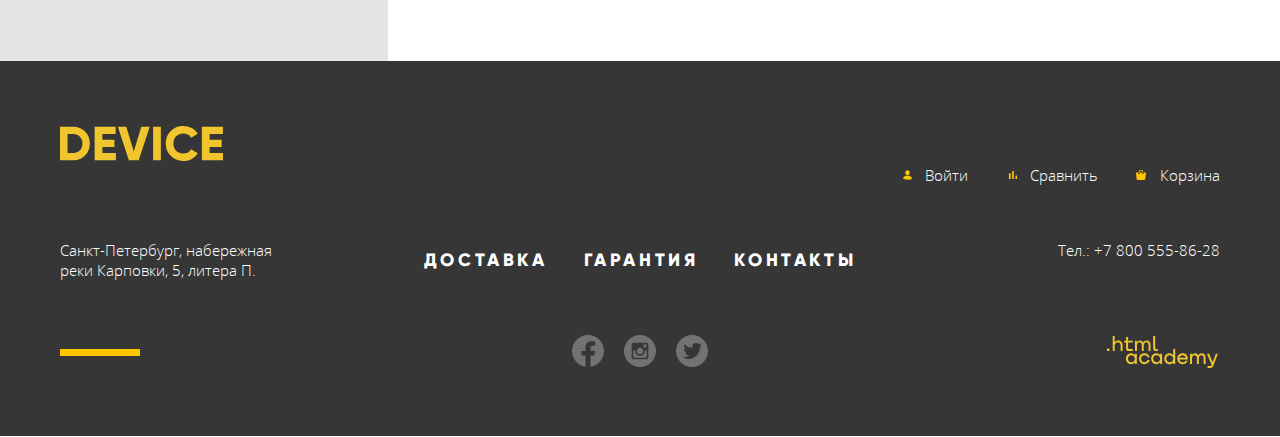
==== commit 5cb0ac63: "Декорация, каталог" ====
--- a/catalog.html
+++ b/catalog.html
@@ -44,8 +44,22 @@
           </li>
         </ul>
         <ul class="main-nav__subnav-list-part-1">
-          <li class="main-nav__subnav-item main-nav__subnav-item-part-1 button"><a class="opacity"
-              href="catalog.html">Каталог товаров</a>
+          <li class="main-nav__subnav-item main-nav__subnav-item-part-1 button">
+            <a class="opacity" href="catalog.html">Каталог товаров</a>
+            <div class="main-nav__dropnav">
+              <ul class="main-nav__dropnav-list main-nav__dropnav-list-column-1">
+                <li class="main-nav__dropnav-item"><a class="opacity" href="blank.html">Виртуальная реальность</a></li>
+                <li class="main-nav__dropnav-item"><a class="opacity" href="blank.html">Моноподы для селфи</a></li>
+                <li class="main-nav__dropnav-item"><a class="opacity" href="blank.html">Экшн-камеры</a></li>
+              </ul>
+              <ul class="main-nav__dropnav-list main-nav__dropnav-list-column-2">
+                <li class="main-nav__dropnav-item"><a class="opacity" href="blank.html">Фитнес-браслеты</a></li>
+                <li class="main-nav__dropnav-item"><a class="opacity" href="blank.html">Умные часы</a></li>
+              </ul>
+              <ul class="main-nav__dropnav-list main-nav__dropnav-list-column-3">
+                <li class="main-nav__dropnav-item"><a class="opacity" href="blank.html">Квадрокоптер</a></li>
+              </ul>
+            </div>
           </li>
         </ul>
         <ul class="main-nav__subnav-list-part-2">
@@ -56,20 +70,6 @@
           <li class="main-nav__subnav-item main-nav__subnav-item-part-2 button"><a class="opacity"
               href="blank.html">Контакты</a></li>
         </ul>
-        <div class="main-nav__dropnav">
-          <ul class="main-nav__dropnav-list main-nav__dropnav-list-column-1">
-            <li class="main-nav__dropnav-item"><a class="opacity" href="blank.html">Виртуальная реальность</a></li>
-            <li class="main-nav__dropnav-item"><a class="opacity" href="blank.html">Моноподы для селфи</a></li>
-            <li class="main-nav__dropnav-item"><a class="opacity" href="blank.html">Экшн-камеры</a></li>
-          </ul>
-          <ul class="main-nav__dropnav-list main-nav__dropnav-list-column-2">
-            <li class="main-nav__dropnav-item"><a class="opacity" href="blank.html">Фитнес-браслеты</a></li>
-            <li class="main-nav__dropnav-item"><a class="opacity" href="blank.html">Умные часы</a></li>
-          </ul>
-          <ul class="main-nav__dropnav-list main-nav__dropnav-list-column-3">
-            <li class="main-nav__dropnav-item"><a class="opacity" href="blank.html">Квадрокоптер</a></li>
-          </ul>
-        </div>
       </div>
     </nav>
   </header>
@@ -95,21 +95,21 @@
         <div class="filter-form__group">
           <fieldset class="fieldset-range fieldset">
             <legend class="filter-form__group-title">Стоимость</legend>
-            <div class="axis" style="--range-start: 10%; --range-end: 50%;">
+            <div class="axis" style="--range-start: 20%; --range-end: 90%;">
               <div class="bar">
-                <div class="bar__start">
-                  <label class="min-price">
-                    от <input class="min-price-input" name="filter-form__price-min" type="number" min="0" max="9900"
-                      step="100" value="0">
-                  </label>
-                </div>
-                <div class="bar__end">
-                  <label class="max-price">
-                    до <input class="max-price-input" name="filter-form__price-max" type="number" max="10000" step="100"
-                      value="5000">
-                  </label>
-                </div>
-              </div>
+                <div class="bar__start"></div>
+                <div class="bar__end"></div>
+              </div>
+            </div>
+            <div class="filter-form__range-label">
+              <label class="min-price">
+                от <input class="min-price-input" name="filter-form__price-min" type="number" min="0" max="9900"
+                  step="100" value="0">
+              </label>
+              <label class="max-price">
+                до <input class="max-price-input" name="filter-form__price-max" type="number" max="10000" step="100"
+                  value="5000">
+              </label>
             </div>
           </fieldset>
         </div>
@@ -155,22 +155,10 @@
           <button class="catalog__sort" type="button">По типу</button>
           <button class="catalog__sort" type="button">По популярности</button>
         </div>
-        <form class="sort__btn-top-bottom">
-          <label class="catalog__sort-to-top" for="catalog__sort-to-top">
-            <svg class="catalog__sort-to-top-img" width="18" height="18" viewBox="0 0 18 18" fill="none"
-              xmlns="http://www.w3.org/2000/svg">
-              <path d="M3 14H14L8.5 4L3 14Z" fill="black" />
-            </svg>
-          </label>
-          <input class="visually-hidden" type="radio" id="catalog__sort-to-top" name="catalog__sort">
-          <label class="catalog__sort-to-bottom" for="catalog__sort-to-bottom">
-            <svg class="catalog__sort-to-bottom-img" width="18" height="18" viewBox="0 0 18 18" fill="none"
-              xmlns="http://www.w3.org/2000/svg">
-              <path d="M14 4L3 4L8.5 14L14 4Z" fill="black" />
-            </svg>
-          </label>
-          <input class="visually-hidden" type="radio" id="catalog__sort-to-bottom" name="catalog__sort">
-        </form>
+        <div class="sort__btn-top-bottom">
+          <button class="catalog__sort-to-top" type="button"></button>
+          <button class="catalog__sort-to-bottom" type="button"></button>
+        </div>
       </div>
       <ul class="catalog__list">
         <li class="catalog__item">
@@ -233,6 +221,7 @@
                 <h3>Селфи-палка «Следуй за мной»</h3>
               </a>
               <span class="catalog__item-price">1 900 руб.</span>
+            </div>
           </article>
         </li>
       </ul>
--- a/css/style.css
+++ b/css/style.css
@@ -70,13 +70,15 @@
   user-select: none;
 }
 
-.page a {
+a {
   text-decoration: none;
   color: var(--black);
 }
 
 img {
   display: block;
+  max-width: 100%;
+  object-fit: contain;
 }
 
 /* Hide element */
@@ -148,6 +150,7 @@
   background-color: transparent;
   font-family: "Gilroy", "Arial", sans-serif;
   cursor: pointer;
+  color: var(--black);
 }
 
 .btn {
@@ -344,13 +347,13 @@
   display: none;
 }
 
-.main-nav__subnav-list-part-1:hover ~ .main-nav__dropnav {
+.main-nav__subnav-list-part-1:hover .main-nav__dropnav {
   display: flex;
   flex-wrap: wrap;
   position: absolute;
   width: 100%;
   height: min-content;
-  top: 100px;
+  top: 105px;
   left: 0;
   z-index: 2;
   padding: 12px 0 46px;
@@ -363,6 +366,8 @@
   font-weight: 300;
   font-size: 15px;
   line-height: 20px;
+  text-transform: none;
+  letter-spacing: normal;
   margin-left: 61px;
 }
 
@@ -411,10 +416,13 @@
 /* Modal */
 
 .modal {
-  position: sticky;
+  position: fixed;
   z-index: 3;
-  left: 200px;
-  bottom: 50px;
+  top: 0;
+  right: 0;
+  bottom: 0;
+  left: 0;
+  margin: auto;
   box-sizing: border-box;
   background: #ffffff;
   box-shadow: 0px 10px 16px rgba(0, 0, 0, 0.15);
@@ -902,11 +910,16 @@
   letter-spacing: 0.1em;
 }
 
-.features__btn:active,
-.features__btn-background-color:active {
+.features__btn-current,
+.features__btn-current:hover,
+.features__btn-current:active {
   background-image: none;
   background-color: var(--black);
   color: var(--special-yellow);
+}
+
+.features__item:not(:last-child) {
+  margin-bottom: 20px;
 }
 
 .features__list-right {
@@ -1065,38 +1078,61 @@
   opacity: 1;
 }
 
+.sort__btn-top-bottom {
+  display: flex;
+}
+
 .catalog__sort-to-top {
   background-color: transparent;
   border: none;
-}
-
-.catalog__sort-to-top-img {
-  background-image: url("../img/icon-sort-up.svg");
-  opacity: 0.3;
-}
-
-.catalog__sort-to-top:hover .catalog__sort-to-top-img {
-  opacity: 0.6;
-}
-
-.catalog__sort-to-top:active .catalog__sort-to-top-img {
-  opacity: 1;
+  display: flex;
+  justify-items: center;
+  align-items: center;
+  margin: 0;
+  padding: 0;
+  margin-right: 16px;
+}
+
+.catalog__sort-to-top::before {
+  display: block;
+  content: "";
+  width: 18px;
+  height: 18px;
+  background: transparent url("../img/icon-sort.svg") no-repeat center center;
+  background-size: 10px 11px;
 }
 
 .catalog__sort-to-bottom {
   background-color: transparent;
   border: none;
-}
-
-.catalog__sort-to-bottom-img {
-  background-image: url("../img/icon-sort-down.svg");
-}
-
-.catalog__sort-to-bottom:hover .catalog__sort-to-bottom-img {
-  opacity: 0.6;
-}
-
-.catalog__sort-to-bottom:active .catalog__sort-to-bottom-img {
+  display: flex;
+  justify-items: center;
+  align-items: center;
+  margin: 0;
+  padding: 0;
+}
+
+.catalog__sort-to-bottom::before {
+  display: block;
+  content: "";
+  width: 18px;
+  height: 18px;
+  background: transparent url("../img/icon-sort.svg") no-repeat center center;
+  background-size: 10px 11px;
+  transform: rotate(180deg);
+}
+
+.catalog__sort-to-top {
+  opacity: 0.2;
+}
+
+.catalog__sort-to-top:hover,
+.catalog__sort-to-bottom:hover {
+  opacity: 0.4;
+}
+
+.catalog__sort-to-top:active,
+.catalog__sort-to-bottom:active {
   opacity: 1;
 }
 
@@ -1310,7 +1346,8 @@
   grid-area: sub-nav-1;
   display: flex;
   flex-wrap: wrap;
-  margin: 50px 38px 50px 0;
+  margin: 50px 38px 0 0;
+  padding-bottom: 50px;
 }
 
 .main-nav__subnav-list-part-2 {
@@ -1830,7 +1867,8 @@
   background-color: #91c92f;
 }
 
-.bar__start {
+.bar__start::before {
+  content: "";
   position: absolute;
   top: 0;
   left: 0;
@@ -1846,7 +1884,8 @@
   cursor: pointer;
 }
 
-.bar__end {
+.bar__end::after {
+  content: "";
   position: absolute;
   top: 0;
   right: 0;
@@ -1862,33 +1901,27 @@
   cursor: pointer;
 }
 
+.filter-form__range-label {
+  display: flex;
+}
+
 .min-price {
   width: auto;
-  display: flex;
-  position: absolute;
-  top: 17px;
-  left: 0;
   margin-right: 10px;
 }
 
 .min-price-input {
-  flex-basis: 50px;
-  flex-grow: 1;
+  width: 60px;
   background-color: transparent;
   border: none;
 }
 
 .max-price {
-  min-width: 60px;
-  display: flex;
-  position: absolute;
-  top: 17px;
-  left: 0;
+  min-width: auto;
 }
 
 .max-price-input {
-  flex-basis: 60px;
-  flex-grow: 1;
+  width: 70px;
   background-color: transparent;
   border: none;
 }
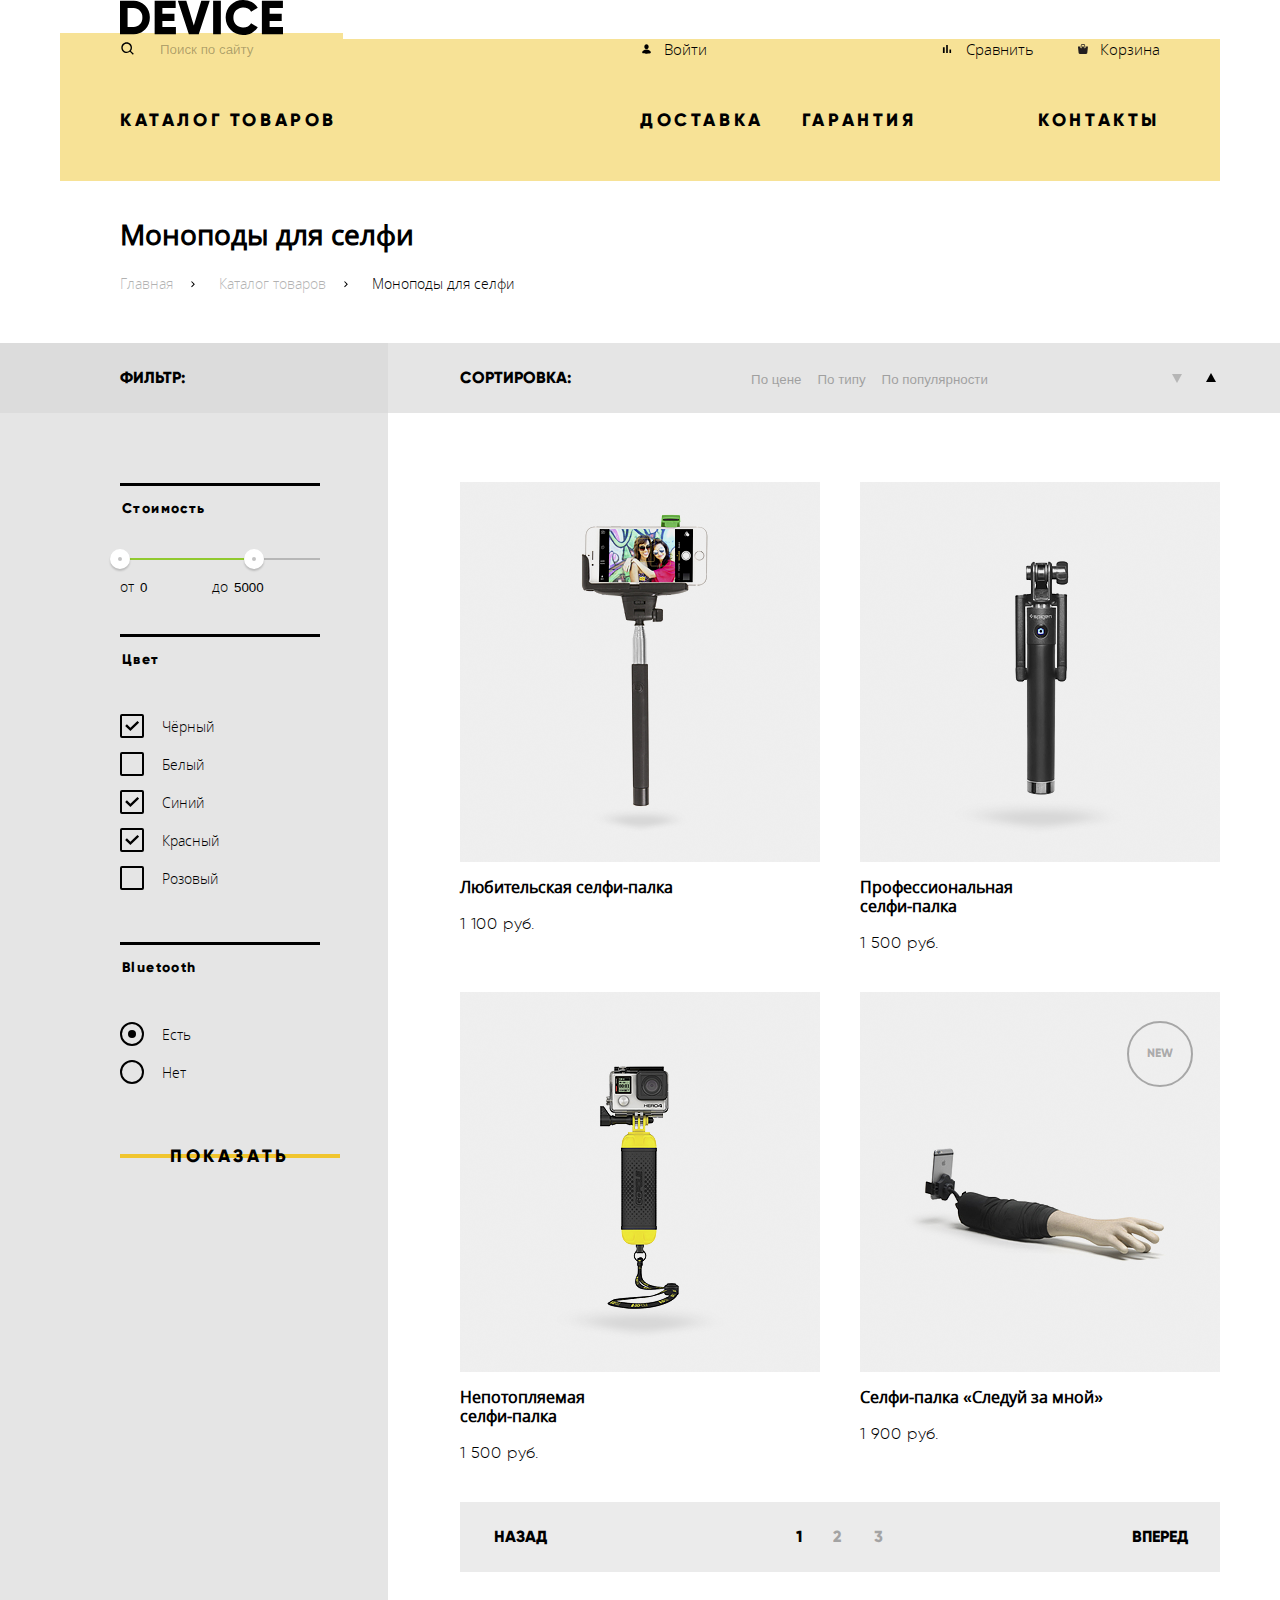
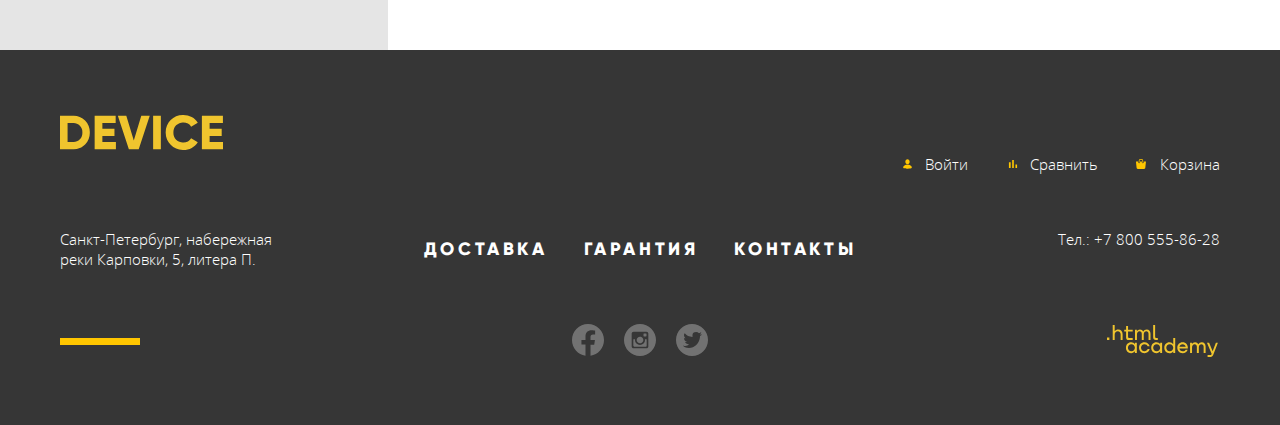
==== commit 853441bb: "Оформление контента" ====
--- a/catalog.html
+++ b/catalog.html
@@ -16,14 +16,16 @@
 <body class="page-body">
   <header class="main-header">
     <nav class="main-nav">
-      <a href="index.html" class="logo main-header-logo">
-        <svg class="main-header__logo opacity" width="163" height="35" viewBox="0 0 163 35" fill="none"
-          xmlns="http://www.w3.org/2000/svg">
-          <path fill-rule="evenodd" clip-rule="evenodd"
-            d="M-0.151001 0.701999V34.302H13.381C15.5624 34.3553 17.7309 33.954 19.7487 33.1235C21.7665 32.2929 23.5892 31.0514 25.101 29.478C26.6506 27.9007 27.8665 26.0273 28.6761 23.9697C29.4857 21.912 29.8724 19.7124 29.813 17.502C29.8724 15.2916 29.4857 13.092 28.6761 11.0343C27.8665 8.9767 26.6506 7.1033 25.101 5.526C23.5891 3.9527 21.7663 2.71131 19.7486 1.8808C17.7308 1.05029 15.5623 0.64884 13.381 0.701999H-0.151001ZM7.582 26.91V8.091H13.382C14.5845 8.0431 15.7838 8.24676 16.903 8.68896C18.0223 9.13116 19.0369 9.80215 19.882 10.659C20.7304 11.5766 21.3875 12.6541 21.8149 13.8285C22.2422 15.0029 22.4313 16.2507 22.371 17.499C22.4313 18.7473 22.2423 19.9951 21.8149 21.1695C21.3876 22.3439 20.7305 23.4214 19.882 24.339C19.0371 25.196 18.0225 25.8672 16.9032 26.3094C15.7839 26.7516 14.5845 26.9552 13.382 26.907H7.582V26.91ZM42.382 20.958H54.464V13.658H42.378V8.091H55.669V0.701999H34.645V34.302H55.91V26.91H42.378V20.958H42.382ZM78.725 34.302L89.744 0.701999H81.286L73.795 25.422L66.304 0.701999H57.847L68.866 34.302H78.725ZM93.125 34.302H100.858V0.701999H93.125V34.302ZM131.74 32.886C134.233 31.574 136.321 29.6076 137.781 27.198L131.111 23.358C130.381 24.659 129.279 25.7121 127.946 26.382C126.505 27.1262 124.903 27.504 123.282 27.482C121.962 27.5449 120.643 27.3343 119.408 26.8635C118.173 26.3927 117.048 25.6718 116.105 24.746C115.195 23.7792 114.489 22.6393 114.028 21.3942C113.568 20.1492 113.362 18.8242 113.423 17.498C113.362 16.1718 113.568 14.8468 114.028 13.6018C114.489 12.3567 115.195 11.2168 116.105 10.25C117.048 9.32423 118.173 8.60333 119.408 8.13252C120.643 7.66171 121.962 7.45114 123.282 7.514C124.893 7.49099 126.486 7.86172 127.921 8.594C129.263 9.27181 130.373 10.3326 131.111 11.642L137.781 7.802C136.294 5.39746 134.191 3.43379 131.691 2.114C129.109 0.720904 126.216 0.00268919 123.282 0.0259991C113.503 -0.246001 105.485 7.717 105.691 17.498C105.483 27.279 113.5 35.245 123.279 34.974C126.229 35.0012 129.138 34.283 131.737 32.886H131.74ZM149.621 20.958H161.703V13.658H149.618V8.091H162.908V0.701999H141.885V34.302H163.15V26.91H149.618V20.958H149.621Z"
-            fill="black" />
-        </svg>
-      </a>
+      <div class="main-nav__logo">
+        <a href="index.html" class="logo main-header-logo">
+          <svg class="main-header__logo opacity" width="163" height="35" viewBox="0 0 163 35" fill="none"
+            xmlns="http://www.w3.org/2000/svg">
+            <path fill-rule="evenodd" clip-rule="evenodd"
+              d="M-0.151001 0.701999V34.302H13.381C15.5624 34.3553 17.7309 33.954 19.7487 33.1235C21.7665 32.2929 23.5892 31.0514 25.101 29.478C26.6506 27.9007 27.8665 26.0273 28.6761 23.9697C29.4857 21.912 29.8724 19.7124 29.813 17.502C29.8724 15.2916 29.4857 13.092 28.6761 11.0343C27.8665 8.9767 26.6506 7.1033 25.101 5.526C23.5891 3.9527 21.7663 2.71131 19.7486 1.8808C17.7308 1.05029 15.5623 0.64884 13.381 0.701999H-0.151001ZM7.582 26.91V8.091H13.382C14.5845 8.0431 15.7838 8.24676 16.903 8.68896C18.0223 9.13116 19.0369 9.80215 19.882 10.659C20.7304 11.5766 21.3875 12.6541 21.8149 13.8285C22.2422 15.0029 22.4313 16.2507 22.371 17.499C22.4313 18.7473 22.2423 19.9951 21.8149 21.1695C21.3876 22.3439 20.7305 23.4214 19.882 24.339C19.0371 25.196 18.0225 25.8672 16.9032 26.3094C15.7839 26.7516 14.5845 26.9552 13.382 26.907H7.582V26.91ZM42.382 20.958H54.464V13.658H42.378V8.091H55.669V0.701999H34.645V34.302H55.91V26.91H42.378V20.958H42.382ZM78.725 34.302L89.744 0.701999H81.286L73.795 25.422L66.304 0.701999H57.847L68.866 34.302H78.725ZM93.125 34.302H100.858V0.701999H93.125V34.302ZM131.74 32.886C134.233 31.574 136.321 29.6076 137.781 27.198L131.111 23.358C130.381 24.659 129.279 25.7121 127.946 26.382C126.505 27.1262 124.903 27.504 123.282 27.482C121.962 27.5449 120.643 27.3343 119.408 26.8635C118.173 26.3927 117.048 25.6718 116.105 24.746C115.195 23.7792 114.489 22.6393 114.028 21.3942C113.568 20.1492 113.362 18.8242 113.423 17.498C113.362 16.1718 113.568 14.8468 114.028 13.6018C114.489 12.3567 115.195 11.2168 116.105 10.25C117.048 9.32423 118.173 8.60333 119.408 8.13252C120.643 7.66171 121.962 7.45114 123.282 7.514C124.893 7.49099 126.486 7.86172 127.921 8.594C129.263 9.27181 130.373 10.3326 131.111 11.642L137.781 7.802C136.294 5.39746 134.191 3.43379 131.691 2.114C129.109 0.720904 126.216 0.00268919 123.282 0.0259991C113.503 -0.246001 105.485 7.717 105.691 17.498C105.483 27.279 113.5 35.245 123.279 34.974C126.229 35.0012 129.138 34.283 131.737 32.886H131.74ZM149.621 20.958H161.703V13.658H149.618V8.091H162.908V0.701999H141.885V34.302H163.15V26.91H149.618V20.958H149.621Z"
+              fill="black" />
+          </svg>
+        </a>
+      </div>
       <div class="main-nav__container">
         <form class="main-nav__form" action="blank.html" method="POST">
           <label class="main-nav__form-label" for="search">
@@ -44,13 +46,17 @@
           </li>
         </ul>
         <ul class="main-nav__subnav-list-part-1">
-          <li class="main-nav__subnav-item main-nav__subnav-item-part-1 button">
-            <a class="opacity" href="catalog.html">Каталог товаров</a>
+          <li class="main-nav__subnav-item button">
+            <a class="opacity main-nav__subnav-link main-nav__subnav-link-1" href="catalog.html">Каталог товаров</a>
             <div class="main-nav__dropnav">
               <ul class="main-nav__dropnav-list main-nav__dropnav-list-column-1">
-                <li class="main-nav__dropnav-item"><a class="opacity" href="blank.html">Виртуальная реальность</a></li>
-                <li class="main-nav__dropnav-item"><a class="opacity" href="blank.html">Моноподы для селфи</a></li>
-                <li class="main-nav__dropnav-item"><a class="opacity" href="blank.html">Экшн-камеры</a></li>
+                <li class="main-nav__dropnav-item"><a class="opacity main-nav__subnav-item-link"
+                    href="blank.html">Виртуальная реальность</a></li>
+                <li class="main-nav__dropnav-item"><a class="opacity main-nav__subnav-item-link"
+                    href="blank.html">Моноподы
+                    для селфи</a></li>
+                <li class="main-nav__dropnav-item"><a class="opacity main-nav__subnav-item-link"
+                    href="blank.html">Экшн-камеры</a></li>
               </ul>
               <ul class="main-nav__dropnav-list main-nav__dropnav-list-column-2">
                 <li class="main-nav__dropnav-item"><a class="opacity" href="blank.html">Фитнес-браслеты</a></li>
@@ -63,12 +69,12 @@
           </li>
         </ul>
         <ul class="main-nav__subnav-list-part-2">
-          <li class="main-nav__subnav-item main-nav__subnav-item-part-2 button"><a class="opacity"
-              href="blank.html">Доставка</a></li>
-          <li class="main-nav__subnav-item main-nav__subnav-item-part-2 button"><a class="opacity"
-              href="blank.html">Гарантия</a></li>
-          <li class="main-nav__subnav-item main-nav__subnav-item-part-2 button"><a class="opacity"
-              href="blank.html">Контакты</a></li>
+          <li class="main-nav__subnav-item main-nav__subnav-item-part-2 button"><a
+              class="opacity main-nav__subnav-link main-nav__subnav-link-part-2" href="blank.html">Доставка</a></li>
+          <li class="main-nav__subnav-item main-nav__subnav-item-part-2 button"><a
+              class="opacity main-nav__subnav-link main-nav__subnav-link-part-2" href="blank.html">Гарантия</a></li>
+          <li class="main-nav__subnav-item main-nav__subnav-item-part-2 button"><a
+              class="opacity main-nav__subnav-link main-nav__subnav-link-part-2" href="blank.html">Контакты</a></li>
         </ul>
       </div>
     </nav>
@@ -95,10 +101,10 @@
         <div class="filter-form__group">
           <fieldset class="fieldset-range fieldset">
             <legend class="filter-form__group-title">Стоимость</legend>
-            <div class="axis" style="--range-start: 20%; --range-end: 90%;">
+            <div class="axis" style="--range-start: 0%; --range-end: 67%;">
               <div class="bar">
-                <div class="bar__start"></div>
-                <div class="bar__end"></div>
+                <div class="bar__start" tabindex="0"></div>
+                <div class="bar__end" tabindex="0"></div>
               </div>
             </div>
             <div class="filter-form__range-label">
@@ -116,34 +122,49 @@
         <div class="filter-form__group">
           <fieldset class="fieldset-checkbox fieldset">
             <legend class="filter-form__group-title">Цвет</legend>
-            <input class="visually-hidden" type="checkbox" name="filter-form__color-black" id="filter-form__color-black"
-              checked>
-            <label class="filter__form-input-checkbox" for="filter-form__color-black">Чёрный</label><br>
-            <input class="visually-hidden" type="checkbox" name="filter-form__color-white"
-              id="filter-form__color-white">
-            <label class="filter__form-input-checkbox" for="filter-form__color-white">Белый</label><br>
-            <input class="visually-hidden" type="checkbox" name="filter-form__color-blue" id="filter-form__color-blue"
-              checked>
-            <label class="filter__form-input-checkbox" for="filter-form__color-blue">Синий</label><br>
-            <input class="visually-hidden" type="checkbox" name="filter-form__color-red" id="filter-form__color-red"
-              checked>
-            <label class="filter__form-input-checkbox" for="filter-form__color-red">Красный</label><br>
-            <input class="visually-hidden" type="checkbox" name="filter-form__color-pink" id="filter-form__color-pink">
-            <label class="filter__form-input-checkbox" for="filter-form__color-pink">Розовый</label>
+            <p class="filter-form__group-content">
+              <input class="visually-hidden" type="checkbox" name="filter-form__color-black"
+                id="filter-form__color-black" checked>
+              <label class="filter__form-input-checkbox" for="filter-form__color-black">Чёрный</label>
+            </p>
+            <p class="filter-form__group-content">
+              <input class="visually-hidden" type="checkbox" name="filter-form__color-white"
+                id="filter-form__color-white">
+              <label class="filter__form-input-checkbox" for="filter-form__color-white">Белый</label>
+            </p>
+            <p class="filter-form__group-content">
+              <input class="visually-hidden" type="checkbox" name="filter-form__color-blue" id="filter-form__color-blue"
+                checked>
+              <label class="filter__form-input-checkbox" for="filter-form__color-blue">Синий</label>
+            </p>
+            <p class="filter-form__group-content">
+              <input class="visually-hidden" type="checkbox" name="filter-form__color-red" id="filter-form__color-red"
+                checked>
+              <label class="filter__form-input-checkbox" for="filter-form__color-red">Красный</label>
+            </p>
+            <p class="filter-form__group-content">
+              <input class="visually-hidden" type="checkbox" name="filter-form__color-pink"
+                id="filter-form__color-pink">
+              <label class="filter__form-input-checkbox" for="filter-form__color-pink">Розовый</label>
+            </p>
           </fieldset>
         </div>
         <div class="filter-form__group">
           <fieldset class="fieldset-radio fieldset">
             <legend class="filter-form__group-title">Bluetooth</legend>
-            <input class="visually-hidden" type="radio" name="filter-form__bluetooth" id="filter-form__bluetooth-yes"
-              value="yes" checked>
-            <label class="filter__form-input-radio" for="filter-form__bluetooth-yes">Есть</label><br>
-            <input class="visually-hidden" type="radio" name="filter-form__bluetooth" id="filter-form__bluetooth-none"
-              value="none">
-            <label class="filter__form-input-radio" for="filter-form__bluetooth-none">Нет</label>
+            <p class="filter-form__group-content">
+              <input class="visually-hidden" type="radio" name="filter-form__bluetooth" id="filter-form__bluetooth-yes"
+                value="yes" checked>
+              <label class="filter__form-input-radio" for="filter-form__bluetooth-yes">Есть</label>
+            </p>
+            <p class="filter-form__group-content">
+              <input class="visually-hidden" type="radio" name="filter-form__bluetooth" id="filter-form__bluetooth-none"
+                value="none">
+              <label class="filter__form-input-radio" for="filter-form__bluetooth-none">Нет</label>
+            </p>
           </fieldset>
         </div>
-        <input class="button btn button-no-style" type="submit" value="показать">
+        <input class="button btn button-no-style filter-form__btn" type="submit" value="показать">
       </form>
     </section>
     <section class="catalog">
@@ -171,10 +192,12 @@
                 <input class="button-no-style catalog__hover-item-compare" type="button" value="Добавить к сравнению">
               </div>
             </div>
-            <a href="blank.html">
-              <h3>Любительская селфи-палка</h3>
-            </a>
-            <span class="catalog__item-price">1 100 руб.</span>
+            <div class="catalog__item-content">
+              <a href="blank.html">
+                <h3 class="catalog__item-content-title">Любительская селфи-палка</h3>
+              </a>
+              <span class="catalog__item-price">1 100 руб.</span>
+            </div>
           </article>
         </li>
         <li class="catalog__item">
@@ -187,9 +210,12 @@
                 <input class="button-no-style catalog__hover-item-compare" type="button" value="Добавить к сравнению">
               </div>
             </div>
-            <a href="blank.html">
-              <h3>Профессиональная селфи-палка </h3>
-            </a>
+            <div class="catalog__item-content">
+              <a href="blank.html">
+                <h3 class="catalog__item-content-title">Профессиональная<br> селфи-палка </h3>
+              </a>
+              <span class="catalog__item-price">1 500 руб.</span>
+            </div>
           </article>
         </li>
         <li class="catalog__item">
@@ -202,10 +228,12 @@
                 <input class="button-no-style catalog__hover-item-compare" type="button" value="Добавить к сравнению">
               </div>
             </div>
-            <a href="blank.html">
-              <h3>Непотопляемая селфи-палка</h3>
-            </a>
-            <span class="catalog__item-price">1 500 руб.</span>
+            <div class="catalog__item-content">
+              <a href="blank.html">
+                <h3 class="catalog__item-content-title">Непотопляемая<br> селфи-палка</h3>
+              </a>
+              <span class="catalog__item-price">1 500 руб.</span>
+            </div>
           </article>
         </li>
         <li class="catalog__item catalog__item-new">
@@ -217,8 +245,10 @@
                 <input class="button btn button-no-style catalog__hover-item-to-cart" type="button" value="в корзину">
                 <input class="button-no-style catalog__hover-item-compare" type="button" value="Добавить к сравнению">
               </div>
+            </div>
+            <div class="catalog__item-content">
               <a href="blank.html">
-                <h3>Селфи-палка «Следуй за мной»</h3>
+                <h3 class="catalog__item-content-title">Селфи-палка «Следуй за мной»</h3>
               </a>
               <span class="catalog__item-price">1 900 руб.</span>
             </div>
@@ -231,15 +261,16 @@
           <li class="catalog__nav-item"><a href="blank.html">2</a></li>
           <li class="catalog__nav-item"><a href="blank.html">3</a></li>
         </ul>
-        <input class="catalog__nav-back button-no-style" type="button" value="назад" title="Сurrent" disabled>
-        <input class="catalog__nav-next button-no-style" type="button" value="вперед">
+        <input class="catalog__nav-back button-no-style catalog__nav-list-btn" type="button" value="назад"
+          title="Сurrent" disabled>
+        <input class="catalog__nav-next button-no-style catalog__nav-list-btn" type="button" value="вперед">
       </div>
     </section>
   </main>
   <footer class="main-footer">
     <div class="main-footer__container">
       <section class="first-row">
-        <a href="index.html" class="main-footer__logo logo">
+        <a class="main-footer__logo logo">
           <svg class="main-footer__logo-img opacity" width="163" height="35" viewBox="0 0 163 35" fill="none"
             xmlns="http://www.w3.org/2000/svg">
             <path fill-rule="evenodd" clip-rule="evenodd"
@@ -249,7 +280,8 @@
         <ul class="main-footer__list">
           <li class="main-footer__item">
             <a class="opacity main-footer__main-nav-item" href="blank.html">
-              <svg width="13" height="14" viewBox="0 0 13 14" fill="none" xmlns="http://www.w3.org/2000/svg">
+              <svg class="main-footer__main-nav-item-icon" width="13" height="14" viewBox="0 0 13 14" fill="none"
+                xmlns="http://www.w3.org/2000/svg">
                 <path
                   d="M6.50002 2.33333C7.6971 2.33333 8.66669 3.3775 8.66669 4.66666C8.66669 5.95583 7.6971 7 6.50002 7C5.30294 7 4.33335 5.95583 4.33335 4.66666C4.33335 3.3775 5.30294 2.33333 6.50002 2.33333ZM6.50002 11.6667C6.50002 11.6667 10.8334 11.6667 10.8334 10.5C10.8334 9.1 8.72085 7.58333 6.50002 7.58333C4.27919 7.58333 2.16669 9.1 2.16669 10.5C2.16669 11.6667 6.50002 11.6667 6.50002 11.6667Z"
                   fill="#FFC600" />
@@ -258,7 +290,8 @@
           </li>
           <li class="main-footer__item">
             <a class="opacity main-footer__main-nav-item" href="blank.html">
-              <svg width="14" height="14" viewBox="0 0 14 14" fill="none" xmlns="http://www.w3.org/2000/svg">
+              <svg class="main-footer__main-nav-item-icon main-footer__main-nav-item-chart" width="14" height="14"
+                viewBox="0 0 14 14" fill="none" xmlns="http://www.w3.org/2000/svg">
                 <path
                   d="M2.91669 5.36666H4.66669V11.0833H2.91669V5.36666ZM6.18335 2.91666H7.81669V11.0833H6.18335V2.91666ZM9.45002 7.58333H11.0834V11.0833H9.45002V7.58333Z"
                   fill="#FFC600" />
@@ -267,7 +300,8 @@
           </li>
           <li class="main-footer__item">
             <a class="opacity main-footer__main-nav-item" href="blank.html">
-              <svg width="10" height="10" viewBox="0 0 10 10" fill="none" xmlns="http://www.w3.org/2000/svg">
+              <svg class="main-footer__main-nav-item-cart main-footer__main-nav-item-icon" width="10" height="10"
+                viewBox="0 0 10 10" fill="none" xmlns="http://www.w3.org/2000/svg">
                 <g clip-path="url(#clip0)">
                   <path
                     d="M9.86203 2.52171C9.79266 2.43992 9.69329 2.39317 9.58915 2.39317H7.65761V3.41881C7.65761 3.89009 7.25347 4.27351 6.75671 4.27351C6.25996 4.27351 5.85581 3.89009 5.85581 3.41881V2.39317H4.05401V3.41881C4.05401 3.89009 3.64987 4.27351 3.15311 4.27351C2.65635 4.27351 2.25221 3.89009 2.25221 3.41881V2.39317H0.320768C0.216534 2.39317 0.117164 2.43992 0.0477949 2.52171C-0.0216646 2.60351 -0.0545475 2.71257 -0.0426556 2.82146L0.605543 8.78462C0.617615 9.45692 1.14167 10 1.78419 10H8.12572C8.76815 10 9.29221 9.45693 9.30437 8.78453L9.95257 2.82137C9.96437 2.71257 9.93149 2.60351 9.86203 2.52171Z"
@@ -290,7 +324,7 @@
       <section class="second-row">
         <h2 class="visually-hidden">Как с нами связаться</h2>
         <address class="address">
-          <p>Санкт-Петербург, набережная реки Карповки, 5, литера П.</p>
+          <p class="address__text">Санкт-Петербург, набережная реки Карповки, 5, литера П.</p>
         </address>
         <ul class="main-footer__subnav-list">
           <li class="main-footer__subnav-item button"><a class="opacity" href="blank.html">Доставка</a></li>
@@ -298,11 +332,10 @@
           <li class="main-footer__subnav-item button"><a class="opacity" href="blank.html">Контакты</a></li>
         </ul>
         <address class="tel">
-          <p><a href="tel:+78005558628">Тел.: +7 800 555-86-28</a></p>
+          <p class="tel__text"><a href="tel:+78005558628">Тел.: +7 800 555-86-28</a></p>
         </address>
       </section>
       <section class="third-row">
-        <h2 class="visually-hidden">Мы в социальных сетях</h2>
         <ul class="social__list">
           <li class="social__item">
             <a href="blank.html">
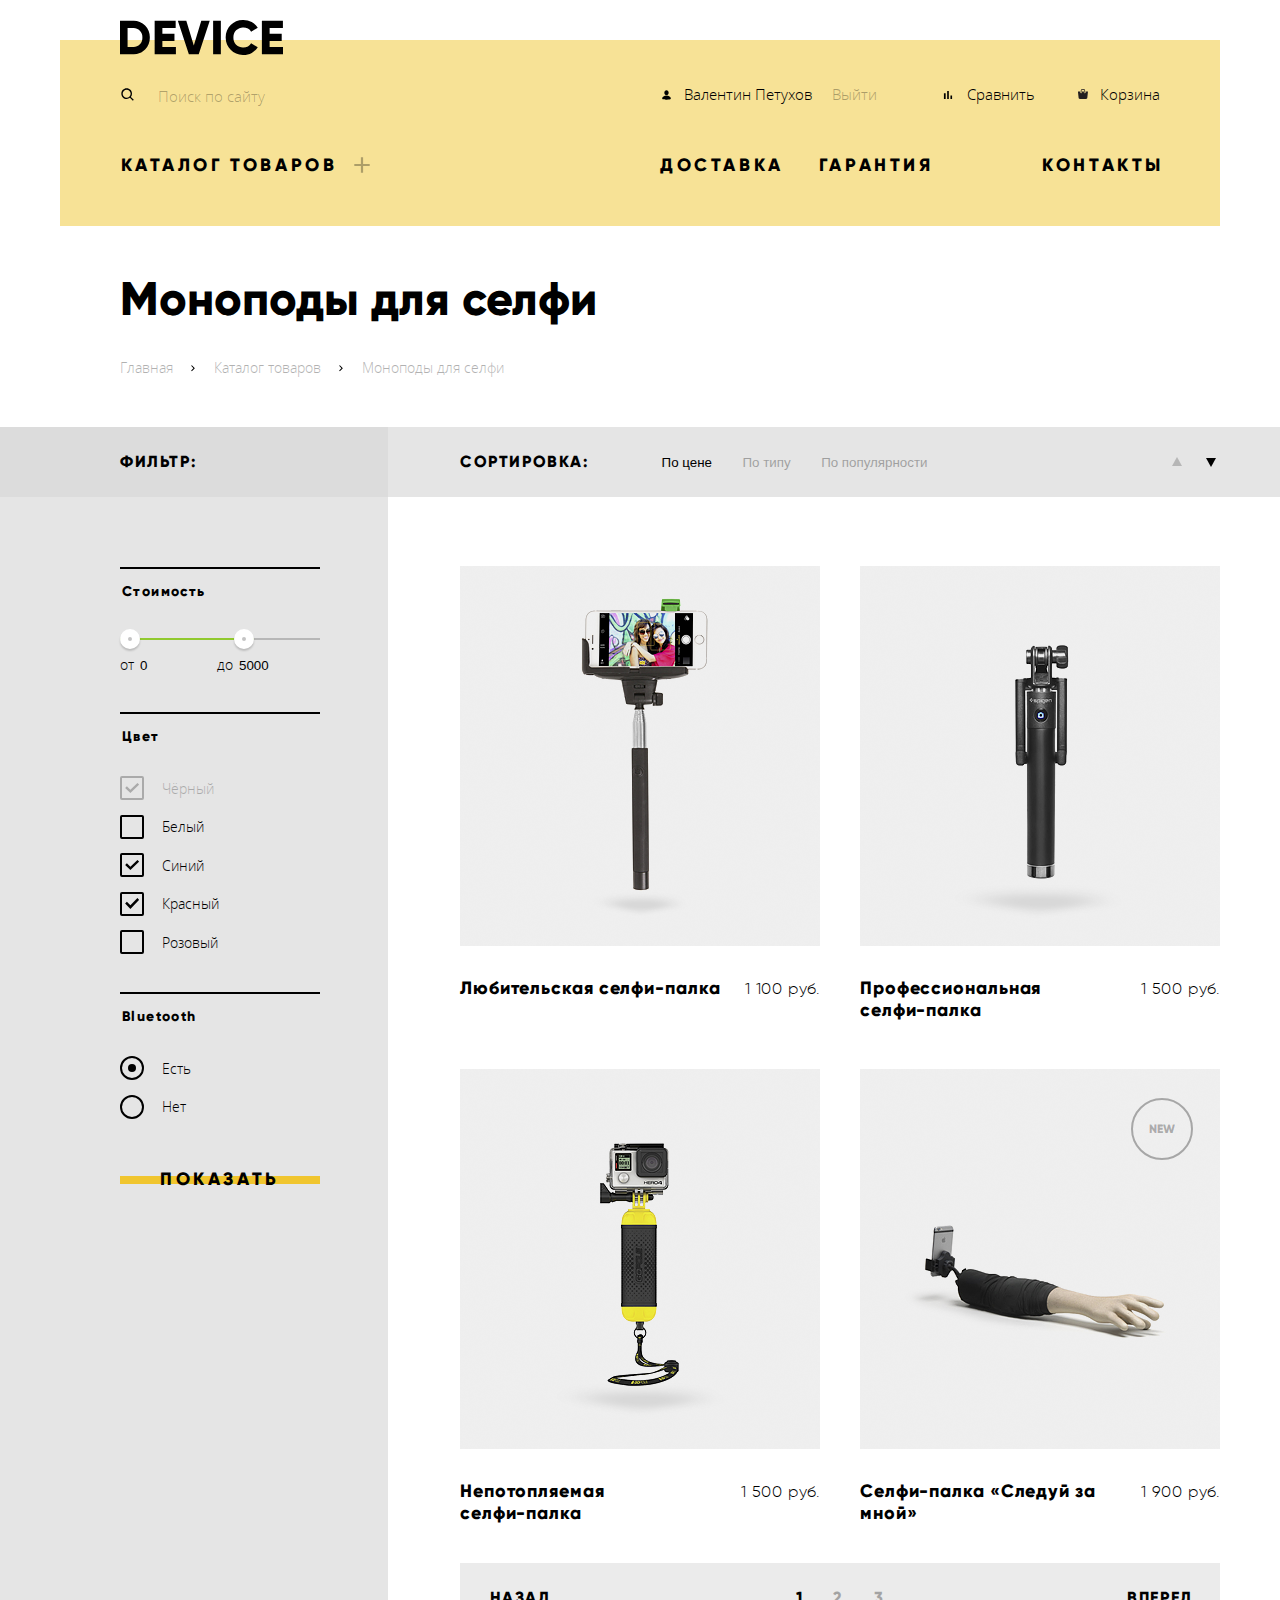
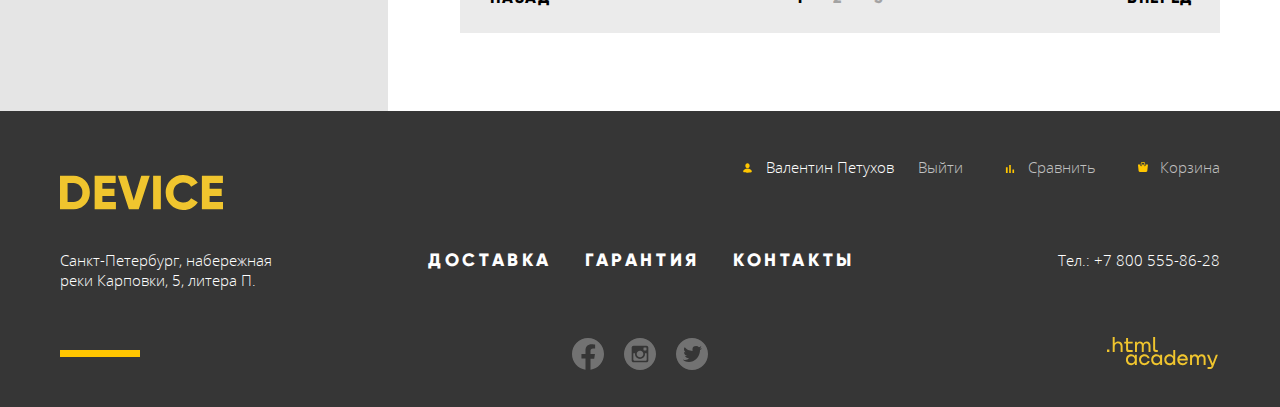
==== commit 7a58b824: "Завершаем вёрстку внутренней страницы" ====
--- a/catalog.html
+++ b/catalog.html
@@ -28,24 +28,26 @@
       </div>
       <div class="main-nav__container">
         <form class="main-nav__form" action="blank.html" method="POST">
-          <label class="main-nav__form-label" for="search">
-            <!-- <img src="img/icon-search.svg" width="16" height="16" alt="Иконка поиска">-->
-          </label>
-          <input class="main-nav__form-input" type="search" name="search" id="search" placeholder="Поиск по сайту"
-            tabindex="1">
+          <label class="main-nav__form-label" for="search"></label>
+          <input class="main-nav__form-input" type="search" name="search" id="search" placeholder="Поиск по сайту">
+          <input class="main-nav__form-input-btn" type="button" value="Найти" tabindex="-1">
         </form>
         <ul class="main-nav__list">
-          <li class="main-nav__item main-nav-item-left">
-            <a class="opacity main-nav__item-1 main-nav__item-link" href="blank.html">Войти</a>
+          <li class="main-nav__item nav-item-layout layout-user sign-out">
+            <div class="main-nav__user">
+              <span class="user">Валентин Петухов</span>
+              <a class="user-sign-in" href="blank.html">Войти</a>
+              <a class="user-sign-out" href="blank.html">Выйти</a>
+            </div>
           </li>
           <li class="main-nav__item">
-            <a class="opacity main-nav__item-2 main-nav__item-link" href="blank.html">Сравнить</a>
+            <a class="opacity nav-item-layout main-nav__item-2" href="blank.html">Сравнить</a>
           </li>
           <li class="main-nav__item">
-            <a class="opacity main-nav__item-3 main-nav__item-link" href="blank.html">Корзина</a>
+            <a class="opacity nav-item-layout main-nav__item-3" href="blank.html">Корзина</a>
           </li>
         </ul>
-        <ul class="main-nav__subnav-list-part-1">
+        <ul class="main-nav__subnav-list-left">
           <li class="main-nav__subnav-item button">
             <a class="opacity main-nav__subnav-link main-nav__subnav-link-1" href="catalog.html">Каталог товаров</a>
             <div class="main-nav__dropnav">
@@ -53,7 +55,7 @@
                 <li class="main-nav__dropnav-item"><a class="opacity main-nav__subnav-item-link"
                     href="blank.html">Виртуальная реальность</a></li>
                 <li class="main-nav__dropnav-item"><a class="opacity main-nav__subnav-item-link"
-                    href="blank.html">Моноподы
+                    href="catalog.html">Моноподы
                     для селфи</a></li>
                 <li class="main-nav__dropnav-item"><a class="opacity main-nav__subnav-item-link"
                     href="blank.html">Экшн-камеры</a></li>
@@ -68,7 +70,7 @@
             </div>
           </li>
         </ul>
-        <ul class="main-nav__subnav-list-part-2">
+        <ul class="main-nav__subnav-list-right">
           <li class="main-nav__subnav-item main-nav__subnav-item-part-2 button"><a
               class="opacity main-nav__subnav-link main-nav__subnav-link-part-2" href="blank.html">Доставка</a></li>
           <li class="main-nav__subnav-item main-nav__subnav-item-part-2 button"><a
@@ -89,7 +91,7 @@
         </a>
       </li>
       <li class="breadcrumbs__item">
-        <a>
+        <a title="Current">
           <!-- <img src="img/icon-breadcrumbs-arrow.svg" width="12" height="12" alt="Стрелочка"> -->Моноподы для
           селфи
         </a>
@@ -124,7 +126,7 @@
             <legend class="filter-form__group-title">Цвет</legend>
             <p class="filter-form__group-content">
               <input class="visually-hidden" type="checkbox" name="filter-form__color-black"
-                id="filter-form__color-black" checked>
+                id="filter-form__color-black" disabled checked>
               <label class="filter__form-input-checkbox" for="filter-form__color-black">Чёрный</label>
             </p>
             <p class="filter-form__group-content">
@@ -172,7 +174,7 @@
       <div class="sort">
         <h3 class="catalog-title catalog-title-sort">сортировка:</h3>
         <div class="sort__btn">
-          <button class="catalog__sort" type="button">По цене</button>
+          <button class="catalog__sort" type="button" title="Current">По цене</button>
           <button class="catalog__sort" type="button">По типу</button>
           <button class="catalog__sort" type="button">По популярности</button>
         </div>
@@ -188,8 +190,8 @@
               <img class="catalog__item-img" src="img/catalog-item-1.png" width="360" height="380"
                 alt="Сложенная селфи-палка с зафиксированным белым телефоном, на котором изображена фотография двух девушек">
               <div class="catalog__hover-item">
-                <input class="button btn button-no-style catalog__hover-item-to-cart" type="button" value="в корзину">
-                <input class="button-no-style catalog__hover-item-compare" type="button" value="Добавить к сравнению">
+                <button class="button btn button-no-style catalog__hover-item-to-cart" type="button">в корзину</button>
+                <button class="button-no-style catalog__hover-item-compare" type="button">Добавить к сравнению</button>
               </div>
             </div>
             <div class="catalog__item-content">
@@ -206,8 +208,8 @@
               <img class="catalog__item-img" src="img/catalog-item-2.png" width="360" height="380"
                 alt="Сложенная селфи-палка на сером фоне">
               <div class="catalog__hover-item">
-                <input class="button btn button-no-style catalog__hover-item-to-cart" type="button" value="в корзину">
-                <input class="button-no-style catalog__hover-item-compare" type="button" value="Добавить к сравнению">
+                <button class="button btn button-no-style catalog__hover-item-to-cart" type="button">в корзину</button>
+                <button class="button-no-style catalog__hover-item-compare" type="button">Добавить к сравнению</button>
               </div>
             </div>
             <div class="catalog__item-content">
@@ -224,8 +226,8 @@
               <img class="catalog__item-img" src="img/catalog-item-3.png" width="360" height="380"
                 alt="Маленькая чёрно-жёлтая селфи-палка, с зафиксированной мини-камерой">
               <div class="catalog__hover-item">
-                <input class="button btn button-no-style catalog__hover-item-to-cart" type="button" value="в корзину">
-                <input class="button-no-style catalog__hover-item-compare" type="button" value="Добавить к сравнению">
+                <button class="button btn button-no-style catalog__hover-item-to-cart" type="button">в корзину</button>
+                <button class="button-no-style catalog__hover-item-compare" type="button">Добавить к сравнению</button>
               </div>
             </div>
             <div class="catalog__item-content">
@@ -242,8 +244,8 @@
               <img class="catalog__item-img" src="img/catalog-item-4.png" width="360" height="380"
                 alt="Маленькая чёрно селфи-палка прикреплена к руке манекена">
               <div class="catalog__hover-item">
-                <input class="button btn button-no-style catalog__hover-item-to-cart" type="button" value="в корзину">
-                <input class="button-no-style catalog__hover-item-compare" type="button" value="Добавить к сравнению">
+                <button class="button btn button-no-style catalog__hover-item-to-cart" type="button">в корзину</button>
+                <button class="button-no-style catalog__hover-item-compare" type="button">Добавить к сравнению</button>
               </div>
             </div>
             <div class="catalog__item-content">
@@ -257,119 +259,113 @@
       </ul>
       <div class="catalog__nav">
         <ul class="catalog__nav-list">
-          <li class="catalog__nav-item current"><a title="Сurrent">1</a></li>
+          <li class="catalog__nav-item current"><a title="Сurrent" disabled>1</a></li>
           <li class="catalog__nav-item"><a href="blank.html">2</a></li>
           <li class="catalog__nav-item"><a href="blank.html">3</a></li>
         </ul>
-        <input class="catalog__nav-back button-no-style catalog__nav-list-btn" type="button" value="назад"
-          title="Сurrent" disabled>
-        <input class="catalog__nav-next button-no-style catalog__nav-list-btn" type="button" value="вперед">
+        <a class="catalog__nav-back button-no-style catalog__nav-list-btn" title="Сurrent" disabled>назад</a>
+        <a class="catalog__nav-next button-no-style catalog__nav-list-btn">вперед</a>
       </div>
     </section>
   </main>
   <footer class="main-footer">
     <div class="main-footer__container">
-      <section class="first-row">
-        <a class="main-footer__logo logo">
-          <svg class="main-footer__logo-img opacity" width="163" height="35" viewBox="0 0 163 35" fill="none"
+      <a href="index.html" class="main-footer__logo logo">
+        <svg class="main-footer__logo-img opacity" width="163" height="35" viewBox="0 0 163 35" fill="none"
+          xmlns="http://www.w3.org/2000/svg">
+          <path fill-rule="evenodd" clip-rule="evenodd"
+            d="M-0.151001 0.701999V34.302H13.381C15.5624 34.3553 17.7309 33.954 19.7487 33.1235C21.7665 32.2929 23.5892 31.0514 25.101 29.478C26.6506 27.9007 27.8665 26.0273 28.6761 23.9697C29.4857 21.912 29.8724 19.7124 29.813 17.502C29.8724 15.2916 29.4857 13.092 28.6761 11.0343C27.8665 8.9767 26.6506 7.1033 25.101 5.526C23.5891 3.9527 21.7663 2.71131 19.7486 1.8808C17.7308 1.05029 15.5623 0.64884 13.381 0.701999H-0.151001ZM7.582 26.91V8.091H13.382C14.5845 8.0431 15.7838 8.24676 16.903 8.68896C18.0223 9.13116 19.0369 9.80215 19.882 10.659C20.7304 11.5766 21.3875 12.6541 21.8149 13.8285C22.2422 15.0029 22.4313 16.2507 22.371 17.499C22.4313 18.7473 22.2423 19.9951 21.8149 21.1695C21.3876 22.3439 20.7305 23.4214 19.882 24.339C19.0371 25.196 18.0225 25.8672 16.9032 26.3094C15.7839 26.7516 14.5845 26.9552 13.382 26.907H7.582V26.91ZM42.382 20.958H54.464V13.658H42.378V8.091H55.669V0.701999H34.645V34.302H55.91V26.91H42.378V20.958H42.382ZM78.725 34.302L89.744 0.701999H81.286L73.795 25.422L66.304 0.701999H57.847L68.866 34.302H78.725ZM93.125 34.302H100.858V0.701999H93.125V34.302ZM131.74 32.886C134.233 31.574 136.321 29.6076 137.781 27.198L131.111 23.358C130.381 24.659 129.279 25.7121 127.946 26.382C126.505 27.1262 124.903 27.504 123.282 27.482C121.962 27.5449 120.643 27.3343 119.408 26.8635C118.173 26.3927 117.048 25.6718 116.105 24.746C115.195 23.7792 114.489 22.6393 114.028 21.3942C113.568 20.1492 113.362 18.8242 113.423 17.498C113.362 16.1718 113.568 14.8468 114.028 13.6018C114.489 12.3567 115.195 11.2168 116.105 10.25C117.048 9.32423 118.173 8.60333 119.408 8.13252C120.643 7.66171 121.962 7.45114 123.282 7.514C124.893 7.49099 126.486 7.86172 127.921 8.594C129.263 9.27181 130.373 10.3326 131.111 11.642L137.781 7.802C136.294 5.39746 134.191 3.43379 131.691 2.114C129.109 0.720904 126.216 0.00268919 123.282 0.0259991C113.503 -0.246001 105.485 7.717 105.691 17.498C105.483 27.279 113.5 35.245 123.279 34.974C126.229 35.0012 129.138 34.283 131.737 32.886H131.74ZM149.621 20.958H161.703V13.658H149.618V8.091H162.908V0.701999H141.885V34.302H163.15V26.91H149.618V20.958H149.621Z" />
+        </svg>
+      </a>
+      <ul class="main-footer__nav-list">
+        <li class="nav-item-layout sign-out">
+          <svg class="main-footer__main-nav-item-icon" width="13" height="14" viewBox="0 0 13 14" fill="none"
             xmlns="http://www.w3.org/2000/svg">
-            <path fill-rule="evenodd" clip-rule="evenodd"
-              d="M-0.151001 0.701999V34.302H13.381C15.5624 34.3553 17.7309 33.954 19.7487 33.1235C21.7665 32.2929 23.5892 31.0514 25.101 29.478C26.6506 27.9007 27.8665 26.0273 28.6761 23.9697C29.4857 21.912 29.8724 19.7124 29.813 17.502C29.8724 15.2916 29.4857 13.092 28.6761 11.0343C27.8665 8.9767 26.6506 7.1033 25.101 5.526C23.5891 3.9527 21.7663 2.71131 19.7486 1.8808C17.7308 1.05029 15.5623 0.64884 13.381 0.701999H-0.151001ZM7.582 26.91V8.091H13.382C14.5845 8.0431 15.7838 8.24676 16.903 8.68896C18.0223 9.13116 19.0369 9.80215 19.882 10.659C20.7304 11.5766 21.3875 12.6541 21.8149 13.8285C22.2422 15.0029 22.4313 16.2507 22.371 17.499C22.4313 18.7473 22.2423 19.9951 21.8149 21.1695C21.3876 22.3439 20.7305 23.4214 19.882 24.339C19.0371 25.196 18.0225 25.8672 16.9032 26.3094C15.7839 26.7516 14.5845 26.9552 13.382 26.907H7.582V26.91ZM42.382 20.958H54.464V13.658H42.378V8.091H55.669V0.701999H34.645V34.302H55.91V26.91H42.378V20.958H42.382ZM78.725 34.302L89.744 0.701999H81.286L73.795 25.422L66.304 0.701999H57.847L68.866 34.302H78.725ZM93.125 34.302H100.858V0.701999H93.125V34.302ZM131.74 32.886C134.233 31.574 136.321 29.6076 137.781 27.198L131.111 23.358C130.381 24.659 129.279 25.7121 127.946 26.382C126.505 27.1262 124.903 27.504 123.282 27.482C121.962 27.5449 120.643 27.3343 119.408 26.8635C118.173 26.3927 117.048 25.6718 116.105 24.746C115.195 23.7792 114.489 22.6393 114.028 21.3942C113.568 20.1492 113.362 18.8242 113.423 17.498C113.362 16.1718 113.568 14.8468 114.028 13.6018C114.489 12.3567 115.195 11.2168 116.105 10.25C117.048 9.32423 118.173 8.60333 119.408 8.13252C120.643 7.66171 121.962 7.45114 123.282 7.514C124.893 7.49099 126.486 7.86172 127.921 8.594C129.263 9.27181 130.373 10.3326 131.111 11.642L137.781 7.802C136.294 5.39746 134.191 3.43379 131.691 2.114C129.109 0.720904 126.216 0.00268919 123.282 0.0259991C113.503 -0.246001 105.485 7.717 105.691 17.498C105.483 27.279 113.5 35.245 123.279 34.974C126.229 35.0012 129.138 34.283 131.737 32.886H131.74ZM149.621 20.958H161.703V13.658H149.618V8.091H162.908V0.701999H141.885V34.302H163.15V26.91H149.618V20.958H149.621Z" />
+            <path
+              d="M6.50002 2.33333C7.6971 2.33333 8.66669 3.3775 8.66669 4.66666C8.66669 5.95583 7.6971 7 6.50002 7C5.30294 7 4.33335 5.95583 4.33335 4.66666C4.33335 3.3775 5.30294 2.33333 6.50002 2.33333ZM6.50002 11.6667C6.50002 11.6667 10.8334 11.6667 10.8334 10.5C10.8334 9.1 8.72085 7.58333 6.50002 7.58333C4.27919 7.58333 2.16669 9.1 2.16669 10.5C2.16669 11.6667 6.50002 11.6667 6.50002 11.6667Z"
+              fill="#FFC600" />
           </svg>
-        </a>
-        <ul class="main-footer__list">
-          <li class="main-footer__item">
-            <a class="opacity main-footer__main-nav-item" href="blank.html">
-              <svg class="main-footer__main-nav-item-icon" width="13" height="14" viewBox="0 0 13 14" fill="none"
-                xmlns="http://www.w3.org/2000/svg">
+          <div class="main-footer__user">
+            <span class="user">Валентин Петухов</span>
+            <a class="user-sign-in" href="blank.html">Войти</a>
+            <a class="user-sign-out" href="blank.html">Выйти</a>
+          </div>
+        </li>
+        <li class="main-footer__item">
+          <a class="nav-item-layout" href="blank.html">
+            <svg class="main-footer__main-nav-item-icon main-footer__nav-item-chart" width="14" height="14"
+              viewBox="0 0 14 14" fill="none" xmlns="http://www.w3.org/2000/svg">
+              <path
+                d="M2.91669 5.36666H4.66669V11.0833H2.91669V5.36666ZM6.18335 2.91666H7.81669V11.0833H6.18335V2.91666ZM9.45002 7.58333H11.0834V11.0833H9.45002V7.58333Z"
+                fill="#FFC600" />
+            </svg>
+            Сравнить</a>
+        </li>
+        <li class="main-footer__item">
+          <a class="nav-item-layout" href="blank.html">
+            <svg class="main-footer__main-nav-item-cart main-footer__main-nav-item-icon" width="10" height="10"
+              viewBox="0 0 10 10" fill="none" xmlns="http://www.w3.org/2000/svg">
+              <g clip-path="url(#clip0)">
                 <path
-                  d="M6.50002 2.33333C7.6971 2.33333 8.66669 3.3775 8.66669 4.66666C8.66669 5.95583 7.6971 7 6.50002 7C5.30294 7 4.33335 5.95583 4.33335 4.66666C4.33335 3.3775 5.30294 2.33333 6.50002 2.33333ZM6.50002 11.6667C6.50002 11.6667 10.8334 11.6667 10.8334 10.5C10.8334 9.1 8.72085 7.58333 6.50002 7.58333C4.27919 7.58333 2.16669 9.1 2.16669 10.5C2.16669 11.6667 6.50002 11.6667 6.50002 11.6667Z"
+                  d="M9.86203 2.52171C9.79266 2.43992 9.69329 2.39317 9.58915 2.39317H7.65761V3.41881C7.65761 3.89009 7.25347 4.27351 6.75671 4.27351C6.25996 4.27351 5.85581 3.89009 5.85581 3.41881V2.39317H4.05401V3.41881C4.05401 3.89009 3.64987 4.27351 3.15311 4.27351C2.65635 4.27351 2.25221 3.89009 2.25221 3.41881V2.39317H0.320768C0.216534 2.39317 0.117164 2.43992 0.0477949 2.52171C-0.0216646 2.60351 -0.0545475 2.71257 -0.0426556 2.82146L0.605543 8.78462C0.617615 9.45692 1.14167 10 1.78419 10H8.12572C8.76815 10 9.29221 9.45693 9.30437 8.78453L9.95257 2.82137C9.96437 2.71257 9.93149 2.60351 9.86203 2.52171Z"
                   fill="#FFC600" />
-              </svg>
-              Войти</a>
-          </li>
-          <li class="main-footer__item">
-            <a class="opacity main-footer__main-nav-item" href="blank.html">
-              <svg class="main-footer__main-nav-item-icon main-footer__main-nav-item-chart" width="14" height="14"
-                viewBox="0 0 14 14" fill="none" xmlns="http://www.w3.org/2000/svg">
                 <path
-                  d="M2.91669 5.36666H4.66669V11.0833H2.91669V5.36666ZM6.18335 2.91666H7.81669V11.0833H6.18335V2.91666ZM9.45002 7.58333H11.0834V11.0833H9.45002V7.58333Z"
+                  d="M3.15309 3.76068C3.35182 3.76068 3.51345 3.60735 3.51345 3.4188V1.53846C3.51345 1.01051 4.07462 0.683761 4.59453 0.683761H5.49543C6.04264 0.683761 6.39633 1.01923 6.39633 1.53846V3.4188C6.39633 3.60735 6.55804 3.76068 6.75669 3.76068C6.95534 3.76068 7.11705 3.60735 7.11705 3.4188V1.53846C7.11705 0.647009 6.43507 0 5.49543 0H4.59453C3.60101 0 2.79272 0.690171 2.79272 1.53846V3.4188C2.79272 3.60735 2.95435 3.76068 3.15309 3.76068Z"
                   fill="#FFC600" />
-              </svg>
-              Сравнить</a>
-          </li>
-          <li class="main-footer__item">
-            <a class="opacity main-footer__main-nav-item" href="blank.html">
-              <svg class="main-footer__main-nav-item-cart main-footer__main-nav-item-icon" width="10" height="10"
-                viewBox="0 0 10 10" fill="none" xmlns="http://www.w3.org/2000/svg">
-                <g clip-path="url(#clip0)">
-                  <path
-                    d="M9.86203 2.52171C9.79266 2.43992 9.69329 2.39317 9.58915 2.39317H7.65761V3.41881C7.65761 3.89009 7.25347 4.27351 6.75671 4.27351C6.25996 4.27351 5.85581 3.89009 5.85581 3.41881V2.39317H4.05401V3.41881C4.05401 3.89009 3.64987 4.27351 3.15311 4.27351C2.65635 4.27351 2.25221 3.89009 2.25221 3.41881V2.39317H0.320768C0.216534 2.39317 0.117164 2.43992 0.0477949 2.52171C-0.0216646 2.60351 -0.0545475 2.71257 -0.0426556 2.82146L0.605543 8.78462C0.617615 9.45692 1.14167 10 1.78419 10H8.12572C8.76815 10 9.29221 9.45693 9.30437 8.78453L9.95257 2.82137C9.96437 2.71257 9.93149 2.60351 9.86203 2.52171Z"
-                    fill="#FFC600" />
-                  <path
-                    d="M3.15309 3.76068C3.35182 3.76068 3.51345 3.60735 3.51345 3.4188V1.53846C3.51345 1.01051 4.07462 0.683761 4.59453 0.683761H5.49543C6.04264 0.683761 6.39633 1.01923 6.39633 1.53846V3.4188C6.39633 3.60735 6.55804 3.76068 6.75669 3.76068C6.95534 3.76068 7.11705 3.60735 7.11705 3.4188V1.53846C7.11705 0.647009 6.43507 0 5.49543 0H4.59453C3.60101 0 2.79272 0.690171 2.79272 1.53846V3.4188C2.79272 3.60735 2.95435 3.76068 3.15309 3.76068Z"
-                    fill="#FFC600" />
-                </g>
-                <defs>
-                  <clipPath id="clip0">
-                    <rect width="10" height="10" fill="white" />
-                  </clipPath>
-                </defs>
-              </svg>
-              Корзина
-            </a>
-          </li>
-        </ul>
-      </section>
-      <section class="second-row">
-        <h2 class="visually-hidden">Как с нами связаться</h2>
-        <address class="address">
-          <p class="address__text">Санкт-Петербург, набережная реки Карповки, 5, литера П.</p>
-        </address>
-        <ul class="main-footer__subnav-list">
-          <li class="main-footer__subnav-item button"><a class="opacity" href="blank.html">Доставка</a></li>
-          <li class="main-footer__subnav-item button"><a class="opacity" href="blank.html">Гарантия</a></li>
-          <li class="main-footer__subnav-item button"><a class="opacity" href="blank.html">Контакты</a></li>
-        </ul>
-        <address class="tel">
-          <p class="tel__text"><a href="tel:+78005558628">Тел.: +7 800 555-86-28</a></p>
-        </address>
-      </section>
-      <section class="third-row">
-        <ul class="social__list">
-          <li class="social__item">
-            <a href="blank.html">
-              <svg width="32" height="32" viewBox="0 0 32 32" fill="none" xmlns="http://www.w3.org/2000/svg">
-                <path class="social__button"
-                  d="M31.9973 16C31.9973 7.16267 24.8347 0 15.9987 0C7.16267 0 0 7.16267 0 16C0 23.984 5.85067 30.6027 13.4987 31.8027V20.624H9.43733V15.9987H13.4987V12.4747C13.4987 8.464 15.888 6.24933 19.5413 6.24933C21.292 6.24933 23.1227 6.56133 23.1227 6.56133V10.4987H21.1067C19.12 10.4987 18.5 11.732 18.5 12.9973V16H22.9373L22.228 20.6253H18.5V31.804C26.148 30.604 31.9987 23.9853 31.9987 16H31.9973Z"
-                  fill="white" fill-opacity="0.3" />
-              </svg>
-            </a>
-          </li>
-          <li class="social__item">
-            <a href="blank.html">
-              <svg width="32" height="32" viewBox="0 0 32 32" fill="none" xmlns="http://www.w3.org/2000/svg">
-                <path class="social__button"
-                  d="M21 16C21 17.3261 20.4732 18.5979 19.5355 19.5355C18.5979 20.4732 17.3261 21 16 21C14.6739 21 13.4021 20.4732 12.4645 19.5355C11.5268 18.5979 11 17.3261 11 16C11 15.715 11.03 15.4367 11.0817 15.1667H9.33333V21.8283C9.33333 22.2917 9.70833 22.6667 10.1717 22.6667H21.83C22.0521 22.6662 22.2649 22.5777 22.4217 22.4205C22.5786 22.2634 22.6667 22.0504 22.6667 21.8283V15.1667H20.9183C20.97 15.4367 21 15.715 21 16ZM16 19.3333C16.4378 19.3332 16.8714 19.2469 17.2759 19.0792C17.6803 18.9116 18.0478 18.6659 18.3574 18.3562C18.6669 18.0465 18.9124 17.6789 19.0799 17.2743C19.2473 16.8698 19.3334 16.4362 19.3333 15.9983C19.3332 15.5605 19.2469 15.1269 19.0792 14.7225C18.9116 14.318 18.6659 13.9505 18.3562 13.641C18.0465 13.3314 17.6789 13.0859 17.2743 12.9185C16.8698 12.751 16.4362 12.6649 15.9983 12.665C15.1141 12.6652 14.2661 13.0167 13.641 13.6421C13.0158 14.2676 12.6648 15.1157 12.665 16C12.6652 16.8843 13.0167 17.7322 13.6421 18.3574C14.2676 18.9825 15.1157 19.3336 16 19.3333ZM20 12.5H21.9983C22.1311 12.5 22.2584 12.4474 22.3525 12.3537C22.4465 12.2599 22.4996 12.1328 22.5 12V10.0017C22.5 9.86862 22.4471 9.74102 22.3531 9.64693C22.259 9.55285 22.1314 9.5 21.9983 9.5H20C19.8669 9.5 19.7393 9.55285 19.6453 9.64693C19.5512 9.74102 19.4983 9.86862 19.4983 10.0017V12C19.5 12.275 19.725 12.5 20 12.5ZM16 0C11.7565 0 7.68687 1.68571 4.68629 4.68629C1.68571 7.68687 0 11.7565 0 16C0 20.2435 1.68571 24.3131 4.68629 27.3137C7.68687 30.3143 11.7565 32 16 32C18.1012 32 20.1817 31.5861 22.1229 30.7821C24.0641 29.978 25.828 28.7994 27.3137 27.3137C28.7994 25.828 29.978 24.0641 30.7821 22.1229C31.5861 20.1817 32 18.1012 32 16C32 13.8989 31.5861 11.8183 30.7821 9.87706C29.978 7.93586 28.7994 6.17203 27.3137 4.68629C25.828 3.20055 24.0641 2.022 22.1229 1.21793C20.1817 0.413852 18.1012 0 16 0ZM24.3333 22.4817C24.3333 23.5 23.5 24.3333 22.4817 24.3333H9.51833C8.5 24.3333 7.66667 23.5 7.66667 22.4817V9.51833C7.66667 8.5 8.5 7.66667 9.51833 7.66667H22.4817C23.5 7.66667 24.3333 8.5 24.3333 9.51833V22.4817Z"
-                  fill="white" fill-opacity="0.3" />
-              </svg>
-            </a>
-          </li>
-          <li class="social__item">
-            <a href="blank.html">
-              <svg width="32" height="32" viewBox="0 0 32 32" fill="none" xmlns="http://www.w3.org/2000/svg">
-                <path class="social__button"
-                  d="M16 32C13.8333 32 11.7604 31.5781 9.78125 30.7344C7.80208 29.8906 6.09896 28.7552 4.67188 27.3281C3.24479 25.901 2.10938 24.1979 1.26562 22.2188C0.421875 20.2396 0 18.1667 0 16C0 13.8333 0.421875 11.7604 1.26562 9.78125C2.10938 7.80208 3.24479 6.09896 4.67188 4.67188C6.09896 3.24479 7.80208 2.10938 9.78125 1.26562C11.7604 0.421875 13.8333 0 16 0C18.1667 0 20.2396 0.421875 22.2188 1.26562C24.1979 2.10938 25.901 3.24479 27.3281 4.67188C28.7552 6.09896 29.8906 7.80208 30.7344 9.78125C31.5781 11.7604 32 13.8333 32 16C32 18.1667 31.5781 20.2396 30.7344 22.2188C29.8906 24.1979 28.7552 25.901 27.3281 27.3281C25.901 28.7552 24.1979 29.8906 22.2188 30.7344C20.2396 31.5781 18.1667 32 16 32ZM25.4062 8C25.2812 8.0625 25.0938 8.17708 24.8438 8.34375L24.2344 8.75L23.6562 9.0625L23 9.28125C22.2292 8.42708 21.2812 8 20.1562 8C17.7188 8 16.5 9.02083 16.5 11.0625V12.9062C13.1458 12.7396 10.5729 11.5104 8.78125 9.21875C8.26042 9.76042 8 10.3542 8 11C8 12.375 8.51042 13.4167 9.53125 14.125C9.40625 14.125 9.22917 14.1354 9 14.1562C8.77083 14.1771 8.58854 14.1771 8.45312 14.1562C8.31771 14.1354 8.16667 14.0833 8 14C8 14.9583 8.25521 15.7552 8.76562 16.3906C9.27604 17.026 9.97917 17.4375 10.875 17.625C10.6667 17.875 10.375 18 10 18C9.66667 18 9.375 17.9062 9.125 17.7188C9.125 18.5312 9.51562 19.1615 10.2969 19.6094C11.0781 20.0573 11.9583 20.2917 12.9375 20.3125C12.5625 20.875 12.0156 21.2969 11.2969 21.5781C10.5781 21.8594 9.8125 22 9 22C8.70833 22 8.30729 21.9271 7.79688 21.7812C7.28646 21.6354 7.02083 21.5625 7 21.5625C7.33333 22.2292 8.01562 22.8021 9.04688 23.2812C10.0781 23.7604 11.3854 24 12.9688 24C14.3646 24 15.6667 23.7552 16.875 23.2656C18.0833 22.776 19.1146 22.125 19.9688 21.3125C20.8229 20.5 21.5573 19.5729 22.1719 18.5312C22.7865 17.4896 23.2448 16.4115 23.5469 15.2969C23.849 14.1823 24 13.0833 24 12C24 11.9583 24.125 11.8698 24.375 11.7344C24.625 11.599 24.9167 11.4167 25.25 11.1875C25.5833 10.9583 25.8333 10.7188 26 10.4688C24.875 10.4688 24.125 10.4896 23.75 10.5312C24.4792 10.0938 25.0312 9.25 25.4062 8Z"
-                  fill="white" fill-opacity="0.3" />
-              </svg>
-            </a>
-          </li>
-        </ul>
-        <a class="logo-htmlacademy" href="https://htmlacademy.ru/">
-          <img class="opacity" src="img/logo-htmlacademy.svg" width="115" height="33"
-            alt="Логотип компании HTML Academy">
-        </a>
-      </section>
+              </g>
+              <defs>
+                <clipPath id="clip0">
+                  <rect width="10" height="10" fill="white" />
+                </clipPath>
+              </defs>
+            </svg>
+            Корзина
+          </a>
+        </li>
+      </ul>
+      <address class="address">
+        <p class="address__text">Санкт-Петербург, набережная реки Карповки, 5, литера П.</p>
+      </address>
+      <ul class="main-footer__subnav-list">
+        <li class="main-footer__subnav-item button"><a class="opacity" href="blank.html">Доставка</a></li>
+        <li class="main-footer__subnav-item button"><a class="opacity" href="blank.html">Гарантия</a></li>
+        <li class="main-footer__subnav-item button"><a class="opacity" href="blank.html">Контакты</a></li>
+      </ul>
+      <address class="tel">
+        <p class="tel__text"><a href="tel:+78005558628">Тел.: +7 800 555-86-28</a></p>
+      </address>
+      <ul class="social__list">
+        <li class="social__item">
+          <a href="blank.html">
+            <svg width="32" height="32" viewBox="0 0 32 32" fill="none" xmlns="http://www.w3.org/2000/svg">
+              <path class="social__button"
+                d="M31.9973 16C31.9973 7.16267 24.8347 0 15.9987 0C7.16267 0 0 7.16267 0 16C0 23.984 5.85067 30.6027 13.4987 31.8027V20.624H9.43733V15.9987H13.4987V12.4747C13.4987 8.464 15.888 6.24933 19.5413 6.24933C21.292 6.24933 23.1227 6.56133 23.1227 6.56133V10.4987H21.1067C19.12 10.4987 18.5 11.732 18.5 12.9973V16H22.9373L22.228 20.6253H18.5V31.804C26.148 30.604 31.9987 23.9853 31.9987 16H31.9973Z"
+                fill="white" fill-opacity="0.3" />
+            </svg>
+          </a>
+        </li>
+        <li class="social__item">
+          <a href="blank.html">
+            <svg width="32" height="32" viewBox="0 0 32 32" fill="none" xmlns="http://www.w3.org/2000/svg">
+              <path class="social__button"
+                d="M21 16C21 17.3261 20.4732 18.5979 19.5355 19.5355C18.5979 20.4732 17.3261 21 16 21C14.6739 21 13.4021 20.4732 12.4645 19.5355C11.5268 18.5979 11 17.3261 11 16C11 15.715 11.03 15.4367 11.0817 15.1667H9.33333V21.8283C9.33333 22.2917 9.70833 22.6667 10.1717 22.6667H21.83C22.0521 22.6662 22.2649 22.5777 22.4217 22.4205C22.5786 22.2634 22.6667 22.0504 22.6667 21.8283V15.1667H20.9183C20.97 15.4367 21 15.715 21 16ZM16 19.3333C16.4378 19.3332 16.8714 19.2469 17.2759 19.0792C17.6803 18.9116 18.0478 18.6659 18.3574 18.3562C18.6669 18.0465 18.9124 17.6789 19.0799 17.2743C19.2473 16.8698 19.3334 16.4362 19.3333 15.9983C19.3332 15.5605 19.2469 15.1269 19.0792 14.7225C18.9116 14.318 18.6659 13.9505 18.3562 13.641C18.0465 13.3314 17.6789 13.0859 17.2743 12.9185C16.8698 12.751 16.4362 12.6649 15.9983 12.665C15.1141 12.6652 14.2661 13.0167 13.641 13.6421C13.0158 14.2676 12.6648 15.1157 12.665 16C12.6652 16.8843 13.0167 17.7322 13.6421 18.3574C14.2676 18.9825 15.1157 19.3336 16 19.3333ZM20 12.5H21.9983C22.1311 12.5 22.2584 12.4474 22.3525 12.3537C22.4465 12.2599 22.4996 12.1328 22.5 12V10.0017C22.5 9.86862 22.4471 9.74102 22.3531 9.64693C22.259 9.55285 22.1314 9.5 21.9983 9.5H20C19.8669 9.5 19.7393 9.55285 19.6453 9.64693C19.5512 9.74102 19.4983 9.86862 19.4983 10.0017V12C19.5 12.275 19.725 12.5 20 12.5ZM16 0C11.7565 0 7.68687 1.68571 4.68629 4.68629C1.68571 7.68687 0 11.7565 0 16C0 20.2435 1.68571 24.3131 4.68629 27.3137C7.68687 30.3143 11.7565 32 16 32C18.1012 32 20.1817 31.5861 22.1229 30.7821C24.0641 29.978 25.828 28.7994 27.3137 27.3137C28.7994 25.828 29.978 24.0641 30.7821 22.1229C31.5861 20.1817 32 18.1012 32 16C32 13.8989 31.5861 11.8183 30.7821 9.87706C29.978 7.93586 28.7994 6.17203 27.3137 4.68629C25.828 3.20055 24.0641 2.022 22.1229 1.21793C20.1817 0.413852 18.1012 0 16 0ZM24.3333 22.4817C24.3333 23.5 23.5 24.3333 22.4817 24.3333H9.51833C8.5 24.3333 7.66667 23.5 7.66667 22.4817V9.51833C7.66667 8.5 8.5 7.66667 9.51833 7.66667H22.4817C23.5 7.66667 24.3333 8.5 24.3333 9.51833V22.4817Z"
+                fill="white" fill-opacity="0.3" />
+            </svg>
+          </a>
+        </li>
+        <li class="social__item">
+          <a href="blank.html">
+            <svg width="32" height="32" viewBox="0 0 32 32" fill="none" xmlns="http://www.w3.org/2000/svg">
+              <path class="social__button"
+                d="M16 32C13.8333 32 11.7604 31.5781 9.78125 30.7344C7.80208 29.8906 6.09896 28.7552 4.67188 27.3281C3.24479 25.901 2.10938 24.1979 1.26562 22.2188C0.421875 20.2396 0 18.1667 0 16C0 13.8333 0.421875 11.7604 1.26562 9.78125C2.10938 7.80208 3.24479 6.09896 4.67188 4.67188C6.09896 3.24479 7.80208 2.10938 9.78125 1.26562C11.7604 0.421875 13.8333 0 16 0C18.1667 0 20.2396 0.421875 22.2188 1.26562C24.1979 2.10938 25.901 3.24479 27.3281 4.67188C28.7552 6.09896 29.8906 7.80208 30.7344 9.78125C31.5781 11.7604 32 13.8333 32 16C32 18.1667 31.5781 20.2396 30.7344 22.2188C29.8906 24.1979 28.7552 25.901 27.3281 27.3281C25.901 28.7552 24.1979 29.8906 22.2188 30.7344C20.2396 31.5781 18.1667 32 16 32ZM25.4062 8C25.2812 8.0625 25.0938 8.17708 24.8438 8.34375L24.2344 8.75L23.6562 9.0625L23 9.28125C22.2292 8.42708 21.2812 8 20.1562 8C17.7188 8 16.5 9.02083 16.5 11.0625V12.9062C13.1458 12.7396 10.5729 11.5104 8.78125 9.21875C8.26042 9.76042 8 10.3542 8 11C8 12.375 8.51042 13.4167 9.53125 14.125C9.40625 14.125 9.22917 14.1354 9 14.1562C8.77083 14.1771 8.58854 14.1771 8.45312 14.1562C8.31771 14.1354 8.16667 14.0833 8 14C8 14.9583 8.25521 15.7552 8.76562 16.3906C9.27604 17.026 9.97917 17.4375 10.875 17.625C10.6667 17.875 10.375 18 10 18C9.66667 18 9.375 17.9062 9.125 17.7188C9.125 18.5312 9.51562 19.1615 10.2969 19.6094C11.0781 20.0573 11.9583 20.2917 12.9375 20.3125C12.5625 20.875 12.0156 21.2969 11.2969 21.5781C10.5781 21.8594 9.8125 22 9 22C8.70833 22 8.30729 21.9271 7.79688 21.7812C7.28646 21.6354 7.02083 21.5625 7 21.5625C7.33333 22.2292 8.01562 22.8021 9.04688 23.2812C10.0781 23.7604 11.3854 24 12.9688 24C14.3646 24 15.6667 23.7552 16.875 23.2656C18.0833 22.776 19.1146 22.125 19.9688 21.3125C20.8229 20.5 21.5573 19.5729 22.1719 18.5312C22.7865 17.4896 23.2448 16.4115 23.5469 15.2969C23.849 14.1823 24 13.0833 24 12C24 11.9583 24.125 11.8698 24.375 11.7344C24.625 11.599 24.9167 11.4167 25.25 11.1875C25.5833 10.9583 25.8333 10.7188 26 10.4688C24.875 10.4688 24.125 10.4896 23.75 10.5312C24.4792 10.0938 25.0312 9.25 25.4062 8Z"
+                fill="white" fill-opacity="0.3" />
+            </svg>
+          </a>
+        </li>
+      </ul>
+      <a class="logo-htmlacademy" href="https://htmlacademy.ru/">
+        <img class="opacity" src="img/logo-htmlacademy.svg" width="115" height="33" alt="Логотип компании HTML Academy">
+      </a>
     </div>
   </footer>
 </body>
--- a/css/style.css
+++ b/css/style.css
@@ -45,6 +45,8 @@
   --black-opacity-0-3: rgba(0, 0, 0, 0.3);
   --black-opacity-0-4: rgba(0, 0, 0, 0.4);
   --white: #ffffff;
+  --white-opacity-0-3: rgba(255, 255, 255, 0.3);
+  --white-opacity-0-7: rgba(255, 255, 255, 0.7);
   --grey-light: #e5e5e5;
   --grey-darken: #eaeaea;
   --grey-lighen: #f2f2f2;
@@ -94,8 +96,8 @@
 /* List */
 
 .main-nav__list,
-.main-nav__subnav-list-part-1,
-.main-nav__subnav-list-part-2,
+.main-nav__subnav-list-left,
+.main-nav__subnav-list-right,
 .main-nav__dropnav-list,
 .promo__list,
 .products__list,
@@ -103,7 +105,7 @@
 .features__list-right,
 .partners__list,
 .about-us__services-list,
-.main-footer__list,
+.main-footer__nav-list,
 .main-footer__subnav-list,
 .social__list,
 .breadcrumbs__list,
@@ -157,10 +159,10 @@
   background-image: linear-gradient(
     to bottom,
     transparent,
-    transparent 45%,
-    var(--special-yellow-dark) 45%,
-    var(--special-yellow-dark) 55%,
-    transparent 55%,
+    transparent 41%,
+    var(--special-yellow-dark) 41%,
+    var(--special-yellow-dark) 61%,
+    transparent 61%,
     transparent
   );
   transition-duration: 20s;
@@ -185,12 +187,12 @@
 
 /* Logo */
 
-.main-header-logo {
+.main-nav__logo {
   background-image: linear-gradient(
     to bottom,
     transparent,
-    transparent 50%,
-    var(--special-yellow) 50%,
+    transparent 56%,
+    var(--special-yellow) 56%,
     var(--special-yellow)
   );
 }
@@ -198,19 +200,53 @@
 /* Form */
 
 .main-nav__form {
+  width: 440px;
+  height: min-content;
+  position: relative;
   display: grid;
   grid-template-columns: 16px 1fr;
   column-gap: 22px;
   align-items: center;
 }
 
+.main-nav__form-input-btn {
+  position: absolute;
+  visibility: hidden;
+  top: 0;
+  right: 0;
+  background-color: transparent;
+  border: 2px solid var(--black);
+  padding: 14px 17px;
+  font-family: "Open Sans", "Arial", sans-serif;
+  font-weight: 300;
+  font-size: 15px;
+  line-height: 20px;
+  text-transform: uppercase;
+}
+
+.main-nav__form-input:focus ~ .main-nav__form-input-btn {
+  visibility: visible;
+}
+
+.main-nav__form-input-btn:hover {
+  background-color: var(--black);
+  color: white;
+}
+
+.main-nav__form-input-btn:active {
+  visibility: visible;
+  background-color: var(--black);
+  color: var(--white-opacity-0-3);
+}
+
 .main-nav__form-label::before {
+  position: relative;
   content: "";
   display: block;
   background: url("../img/icon-search.svg") no-repeat center center;
   width: 16px;
   height: 16px;
-  top: 0;
+  top: -1px;
   left: 0;
 }
 
@@ -270,24 +306,41 @@
 }
 
 .main-nav__form-label {
-  position: relative;
+  position: absolute;
+}
+
+.main-nav__form-input {
+  width: 360px;
+  padding: 15px 17px 15px 38px;
+  font-family: "Open Sans", "Arial", sans-serif;
+  font-weight: 300;
+  font-size: 15px;
+  line-height: 20px;
+}
+
+.main-nav__form-input:focus {
+  outline: none;
+  box-shadow: 0 2px 0 0 var(--black);
 }
 
 /* Main nav */
 
-.main-nav__item-link,
-.main-footer__main-nav-item {
-  display: grid;
+.nav-item-layout {
+  display: grid;
+  padding: 13px 20px;
   grid-template-columns: 13px 1fr;
   column-gap: 11px;
-  align-items: center;
-}
-
-.main-nav__item-1::before {
-  content: "";
-  width: 13px;
-  height: 14px;
-  background: url("../img/icon-user.svg") no-repeat center center;
+  align-items: start;
+}
+
+.main-footer__item:nth-of-type(2) {
+  margin-left: 1px;
+}
+
+.main-nav__item-3,
+.main-nav__item:last-child .nav-item-layout,
+.main-footer__item:last-child .nav-item-layout {
+  padding-right: 0;
 }
 
 .main-nav__item-2 {
@@ -295,9 +348,12 @@
   grid-template-columns: 14px 1fr;
   column-gap: 12px;
   align-items: center;
+  padding-right: 23px;
 }
 
 .main-nav__item-2::before {
+  position: relative;
+  top: 1px;
   content: "";
   width: 14px;
   height: 14px;
@@ -324,14 +380,14 @@
   letter-spacing: 0.2em;
 }
 
-.main-nav__subnav-item-part-1 {
+.main-nav__subnav-link-1 {
   display: grid;
   grid-template-columns: 1fr 22px;
-  column-gap: 16px;
+  column-gap: 13px;
   align-items: center;
 }
 
-.main-nav__subnav-item-part-1::after {
+.main-nav__subnav-link-1::after {
   content: "";
   display: block;
   background: url("../img/icon-catalog-drop.svg") no-repeat center center;
@@ -344,19 +400,20 @@
 /* Drop nav */
 
 .main-nav__dropnav {
-  display: none;
-}
-
-.main-nav__subnav-list-part-1:hover .main-nav__dropnav {
+  visibility: hidden;
+}
+
+.main-nav__subnav-list-left:hover .main-nav__dropnav {
+  visibility: visible;
   display: flex;
   flex-wrap: wrap;
   position: absolute;
   width: 100%;
   height: min-content;
-  top: 105px;
+  top: 110px;
   left: 0;
   z-index: 2;
-  padding: 12px 0 46px;
+  padding: 25px 0 42px;
   background-color: var(--special-yellow);
   box-sizing: border-box;
 }
@@ -368,13 +425,21 @@
   line-height: 20px;
   text-transform: none;
   letter-spacing: normal;
-  margin-left: 61px;
+  margin-left: 64px;
+}
+
+.main-nav__dropnav-list:first-child {
+  margin-left: 60px;
+}
+
+.main-nav__dropnav-list:last-child {
+  margin-left: 63px;
 }
 
 .main-nav__dropnav-item {
   display: flex;
   flex-wrap: wrap;
-  margin-bottom: 20px;
+  margin-bottom: 16px;
 }
 
 .main-nav__dropnav-item:last-child {
@@ -396,11 +461,23 @@
   fill: var(--special-yellow-dark, #f0c52e);
 }
 
+.main-footer__logo {
+  grid-area: logo;
+  padding: 20px 30px 20px 0;
+  margin: 11px 0 9px;
+}
+
 /* Address */
 
 .address,
 .tel {
   font-style: normal;
+  margin: 0 0 48px;
+}
+
+.address__text {
+  margin: 0;
+  padding-top: 7px;
 }
 
 /* Social */
@@ -413,112 +490,37 @@
   opacity: 0.1;
 }
 
-/* Modal */
-
-.modal {
-  position: fixed;
-  z-index: 3;
-  top: 0;
-  right: 0;
-  bottom: 0;
-  left: 0;
-  margin: auto;
-  box-sizing: border-box;
-  background: #ffffff;
-  box-shadow: 0px 10px 16px rgba(0, 0, 0, 0.15);
-}
-
-/* Map */
-
-.map-modal {
-  display: none;
-  width: 960px;
-  height: 572px;
-}
-
-/* Feedback Modal  */
-
-.feedback-modal {
-  display: none;
-  width: 960px;
-  height: 550px;
-  padding: 92px 100px 50px;
-}
-
-.feedback-modal__form {
-  display: grid;
-  grid-template-columns: repeat(2, 1fr);
-  gap: 32px 40px;
-}
-
-.feedback-modal__message {
-  grid-column: 1 / -1;
-}
-
-.form-label {
-  text-transform: none;
-}
-
-.form-input {
-  width: 100%;
-  border: none;
-  margin-top: 10px;
-  padding: 16px 20px 15px;
-  background-color: var(--grey-lighen);
-  box-sizing: border-box;
-}
-
-.modal-close {
-  position: absolute;
-  width: 55px;
-  height: 55px;
-  top: 20px;
-  right: 20px;
-  border: none;
-  border-radius: 50%;
-  background: var(--special-yellow-dark) url("../img/icon-cross.svg") no-repeat
-    center center;
-  background-size: 30px;
-  opacity: 0.5;
-}
-
-.modal-close:hover {
-  opacity: 1;
-}
-
-.modal-close:active {
-  opacity: 0.7;
-}
-
 /* Index.html <main> */
 
 /* Promo */
 
 .promo {
+  min-height: 495px;
+  position: relative;
   background-image: linear-gradient(
     to bottom,
     var(--special-yellow),
-    var(--special-yellow) 25%,
-    transparent 25%,
+    var(--special-yellow) 114px,
+    transparent 114px,
     transparent
   );
   margin: 0;
 }
 
 .promo__title {
-  margin: 80px 0 30px;
+  margin: 70px 0 0;
   letter-spacing: normal;
   position: relative;
   z-index: 1;
 }
 
 .promo__text {
-  padding: 0;
+  padding: 26px 0 0;
   margin: 0;
 }
 
 .promo__item-btn {
-  margin: 50px 0;
+  margin: 51px 0 52px;
 }
 
 .promo__item-buttons {
@@ -528,48 +530,51 @@
   align-items: center;
 }
 
-.promo__slider-controler-list {
+.promo__slider-controlers {
+  position: absolute;
+  right: 88px;
+  top: 325px;
   display: flex;
   justify-content: flex-end;
-  list-style: none;
-  margin: 0 28px 0 0;
-  padding: 0;
-}
-
-.promo__slider-controler-item {
+}
+
+.promo__slider-controler-btn {
   display: flex;
   width: 12px;
   height: 12px;
-  border: 1px solid var(--black);
-  border-radius: 50%;
+  padding: 0;
   margin-right: 18px;
   align-items: center;
   justify-content: center;
-}
-
-.promo__slider-controler-item-current::before {
+  border: 1px solid var(--black);
+  border-radius: 50%;
+  background-color: transparent;
+}
+
+.promo__slider-btn--current::before {
+  display: flex;
   content: "";
   width: 6px;
   height: 6px;
-  top: 0;
-  right: 0;
   border: 1px solid var(--black);
   border-radius: 50%;
-}
-
-.promo__slider-controler-item:last-child {
+  box-sizing: border-box;
+}
+
+.promo__slider-controler-btn:last-child {
   margin-right: 0;
 }
 
 .promo__description-list {
   display: flex;
+  letter-spacing: 0.1em;
   margin: 0;
   padding: 0;
 }
 
 .promo__description-item {
   display: grid;
-  margin-right: 64px;
+  margin-right: 61px;
 }
 
 .promo__description-item:last-child {
@@ -593,6 +598,30 @@
   order: -1;
 }
 
+.promo__item-3::after {
+  position: absolute;
+  z-index: 0;
+  content: "03";
+  font-family: "Gilroy", "Arial", sans-serif;
+  font-size: 179px;
+  font-weight: 800;
+  color: var(--white);
+  top: 68px;
+  right: 53px;
+}
+
+.promo__item-2::after {
+  position: absolute;
+  z-index: 0;
+  content: "02";
+  font-family: "Gilroy", "Arial", sans-serif;
+  font-size: 179px;
+  font-weight: 800;
+  color: var(--white);
+  top: 68px;
+  right: 53.7px;
+}
+
 .promo__item-1::after {
   position: absolute;
   z-index: 0;
@@ -601,32 +630,8 @@
   font-size: 179px;
   font-weight: 800;
   color: var(--white);
-  top: 65px;
-  right: 50px;
-}
-
-.promo__item-2::after {
-  position: absolute;
-  z-index: 0;
-  content: "02";
-  font-family: "Gilroy", "Arial", sans-serif;
-  font-size: 179px;
-  font-weight: 800;
-  color: var(--white);
-  top: 60px;
-  right: 50px;
-}
-
-.promo__item-3::after {
-  position: absolute;
-  z-index: 0;
-  content: "03";
-  font-family: "Gilroy", "Arial", sans-serif;
-  font-size: 179px;
-  font-weight: 800;
-  color: var(--white);
-  top: 60px;
-  right: 50px;
+  top: 68px;
+  right: 47px;
 }
 
 .promo__title::before {
@@ -634,7 +639,7 @@
   content: "";
   width: 100px;
   height: 7px;
-  top: -52px;
+  top: -59px;
   left: 0;
   background-color: var(--white);
 }
@@ -646,8 +651,12 @@
   font-size: 18px;
   font-weight: 800;
   line-height: 22px;
-  letter-spacing: 0.9px;
+  letter-spacing: 0.05em;
   text-transform: uppercase;
+}
+
+.products__item:nth-child(4) .products__title {
+  letter-spacing: normal;
 }
 
 .products__item {
@@ -707,7 +716,7 @@
   display: block;
   position: absolute;
   z-index: 1;
-  top: 0;
+  top: 4px;
   width: 160px;
   height: 160px;
   background-size: 86px 117px;
@@ -743,7 +752,7 @@
   display: block;
   position: absolute;
   z-index: 1;
-  top: 0;
+  top: -1px;
   width: 160px;
   height: 160px;
   background-size: 71px 87px;
@@ -888,31 +897,37 @@
   background-image: linear-gradient(
     to bottom,
     transparent,
-    transparent 31%,
-    var(--grey-light) 31%,
+    transparent 25.7%,
+    var(--grey-light) 25.7%,
     var(--grey-light)
   );
-  padding-bottom: 70px;
+  padding-bottom: 68px;
 }
 
 .features__nav {
-  display: grid;
-  align-items: center;
   border-right: 7px solid var(--black);
 }
 
 .features__title {
-  margin: 0 0 40px 0;
+  margin: 71px 0 40px 0.3px;
 }
 
 .features__text {
-  width: 495px;
+  width: 570px;
+  line-height: 30px;
   letter-spacing: 0.1em;
-}
-
-.features__btn-current,
-.features__btn-current:hover,
-.features__btn-current:active {
+  padding: 0;
+  margin: 0;
+}
+
+.features__item-btn {
+  width: 160px;
+}
+
+.features__btn--current .features__item-btn,
+.features__btn--current .features__item-btn:hover,
+.features__btn--current .features__item-btn:active,
+.features__btn--current {
   background-image: none;
   background-color: var(--black);
   color: var(--special-yellow);
@@ -922,60 +937,49 @@
   margin-bottom: 20px;
 }
 
-.features__list-right {
-  display: grid;
-  align-content: center;
-}
-
-.features__item-right-1 {
+.features__item:first-child {
+  margin-top: 80px;
+}
+
+.features__item:last-child {
+  margin: 23px 0 0;
+}
+
+.features__item-right {
   display: none;
-  grid-template-columns: 1fr 136px;
-  align-items: center;
-}
-
-.features__item-right-1::after {
-  content: "";
-  grid-area: 3 / 2 / -1 / 3;
-  display: grid;
-  align-self: center;
+}
+
+.features__item-right--delivery::after {
+  position: absolute;
+  content: "";
   width: 136px;
   height: 164px;
-  background: url("../img/delivery.svg") no-repeat 50% 50%;
+  background: url(../img/delivery.svg) no-repeat 50% 50%;
   background-size: cover;
   margin: 0;
   padding: 0;
-}
-
-.features__item-right-2 {
-  display: none;
-  grid-template-columns: 1fr 171px;
-  align-items: center;
-}
-
-.features__item-right-2::after {
-  content: "";
-  grid-area: 3 / 2 / -1 / 3;
-  display: grid;
-  align-self: center;
+  top: 0px;
+  right: 2px;
+}
+
+.features__item-right--guarantee::after {
+  position: absolute;
+  content: "";
+  top: -18px;
+  right: -16px;
   width: 171px;
   height: 195px;
-  background: url("../img/guarantee.svg") no-repeat 50% 50%;
+  background: url(../img/guarantee.svg) no-repeat 50% 50%;
   background-size: cover;
   margin: 0;
   padding: 0;
 }
 
-.features__item-right-3 {
-  display: none;
-  grid-template-columns: 1fr 156px;
-  align-items: center;
-}
-
-.features__item-right-3::after {
-  content: "";
-  grid-area: 3 / 2 / -1 / 3;
-  display: grid;
-  align-self: center;
+.features__item-right--credit::after {
+  position: absolute;
+  content: "";
+  top: -23px;
+  right: 8px;
   width: 156px;
   height: 188px;
   background: url("../img/credit.svg") no-repeat 50% 50%;
@@ -984,8 +988,9 @@
   padding: 0;
 }
 
-.features__item-right-current {
-  display: grid;
+.features__item-right--current {
+  position: relative;
+  display: block;
 }
 
 /* About us */
@@ -1026,7 +1031,11 @@
 .filter-form__group {
   padding-top: 14px;
   margin-bottom: 38px;
-  border-top: 3px solid var(--black);
+  border-top: 2px solid var(--black);
+}
+
+.filter-form__group:last-of-type {
+  margin-bottom: 41px;
 }
 
 .fieldset {
@@ -1037,15 +1046,64 @@
 }
 
 .filter-form__group-title {
-  margin-bottom: 32px;
+  margin-bottom: 31px;
 }
 
 .filter-form__group-title {
-  font-family: Gilroy;
+  font-family: "Gilroy", "Arial", sans-serif;
   font-weight: 800;
   font-size: 14px;
   line-height: 17px;
   letter-spacing: 1.4px;
+}
+
+.filter-form__group-content {
+  margin: 0 0 14.5px;
+}
+
+.filter-form__group-content:hover .filter__form-input-checkbox::before,
+.filter-form__group-content:hover .filter__form-input-checkbox::after {
+  opacity: 0.6;
+}
+
+.filter-form__group-content:active .filter__form-input-checkbox::before,
+.filter-form__group-content:active .filter__form-input-checkbox::after {
+  opacity: 1;
+}
+
+.filter-form__group-content:hover .filter__form-input-radio::before,
+.filter-form__group-content:hover .filter__form-input-radio::after {
+  opacity: 0.6;
+}
+
+.filter-form__group-content:active .filter__form-input-radio::before,
+.filter-form__group-content:active .filter__form-input-radio::after {
+  opacity: 1;
+}
+
+input[disabled] + .filter__form-input-checkbox {
+  opacity: 0.25;
+}
+
+.filter-form__group-content:hover
+  input[disabled]
+  + .filter__form-input-checkbox::before {
+  opacity: 1;
+}
+
+.filter-form__group-content:hover
+  input[disabled]
+  + .filter__form-input-checkbox::after {
+  opacity: 1;
+}
+
+.filter-form__group-content:last-child {
+  margin: 0;
+}
+
+.filter-form__btn {
+  width: 200px;
+  padding: 0;
 }
 
 /* Catalog */
@@ -1078,8 +1136,22 @@
   opacity: 1;
 }
 
+.catalog__sort:first-child {
+  opacity: 1;
+}
+
 .sort__btn-top-bottom {
   display: flex;
+}
+
+.sort__btn {
+  display: flex;
+  flex-wrap: wrap;
+  margin-right: auto;
+}
+
+.catalog__sort:not(:last-child) {
+  margin-right: 18.5px;
 }
 
 .catalog__sort-to-top {
@@ -1100,6 +1172,7 @@
   height: 18px;
   background: transparent url("../img/icon-sort.svg") no-repeat center center;
   background-size: 10px 11px;
+  transform: rotate(180deg);
 }
 
 .catalog__sort-to-bottom {
@@ -1119,7 +1192,6 @@
   height: 18px;
   background: transparent url("../img/icon-sort.svg") no-repeat center center;
   background-size: 10px 11px;
-  transform: rotate(180deg);
 }
 
 .catalog__sort-to-top {
@@ -1139,8 +1211,23 @@
 /* Catalog items */
 
 .catalog__item {
-  display: grid;
   width: 360px;
+}
+
+.catalog__item-content {
+  display: grid;
+  grid-template-columns: 1fr 85px;
+  column-gap: 11px;
+  align-items: baseline;
+}
+
+.catalog__item-content-title {
+  font-family: "Gilroy", "Arial", sans-serif;
+  font-weight: 800;
+  font-size: 18px;
+  line-height: 22px;
+  letter-spacing: 0.05em;
+  margin: 31px 0 8px;
 }
 
 .catalog__hover-item {
@@ -1160,6 +1247,7 @@
   grid-column: 1 / 2;
   grid-row: 1 / 2;
   display: grid;
+  grid-template-rows: min-content 1fr;
   z-index: 1;
   align-items: center;
   justify-content: center;
@@ -1175,7 +1263,7 @@
   z-index: 1;
   display: flex;
   content: "NEW";
-  font-family: Gilroy;
+  font-family: "Gilroy", "Arial", sans-serif;
   font-weight: 800;
   font-size: 12px;
   line-height: 15px;
@@ -1189,6 +1277,7 @@
   border-radius: 50%;
   align-items: center;
   justify-content: center;
+  box-sizing: border-box;
 }
 
 .catalog__item-price {
@@ -1197,12 +1286,19 @@
   font-size: 16px;
   line-height: 18px;
   letter-spacing: 0.05em;
+  text-align: end;
 }
 
 .catalog__hover-item-compare {
   align-self: start;
-  margin-top: 20px;
+  margin-top: 12px;
   opacity: 0.5;
+  font-family: "Open Sans", "Arial", sans-serif;
+  font-weight: 300;
+  font-size: 13px;
+  line-height: 18px;
+  letter-spacing: 0.1em;
+  color: var(--black);
 }
 
 .catalog__hover-item-compare:hover {
@@ -1214,7 +1310,8 @@
 }
 
 .catalog__hover-item-to-cart {
-  align-self: end;
+  width: 200px;
+  margin-top: 171px;
 }
 
 /* Pagination */
@@ -1255,11 +1352,17 @@
 .catalog__nav-back[disabled]:hover,
 .catalog__nav-next[disabled]:hover {
   background-color: transparent;
+  cursor: auto;
+}
+
+.catalog__nav-back[disabled]:active,
+.catalog__nav-next[disabled]:active {
+  color: inherit;
 }
 
 .catalog__nav-item {
   opacity: 0.3;
-  font-family: Gilroy;
+  font-family: "Gilroy", "Arial", sans-serif;
   font-weight: 800;
   font-size: 16px;
   line-height: 20px;
@@ -1292,7 +1395,9 @@
 /* Layout <header> .logo */
 
 .main-header-logo {
-  padding: 20px 60px 29px;
+  display: block;
+  width: min-content;
+  padding: 20px 60px 12px;
 }
 
 .main-nav {
@@ -1303,11 +1408,11 @@
 
 .main-nav__container {
   position: relative;
-  width: calc(1160px - 60px * 2);
-  display: grid;
-  padding: 0 60px;
+  display: grid;
+  padding: 0 60px 0;
   background-color: var(--special-yellow);
   grid-template-columns: 1fr 1fr;
+  grid-template-rows: min-content min-content;
   grid-template-areas:
     "form main-nav"
     "sub-nav-1 sub-nav-2";
@@ -1328,48 +1433,57 @@
   justify-content: flex-end;
 }
 
-.main-nav__item {
-  margin-right: 44px;
-}
-
-.main-nav-item-left {
+.main-nav__item:last-child {
   margin-right: auto;
 }
 
-.main-nav__item:last-child {
-  margin-right: 0;
-}
-
 /* Layot <header> for .main-nav__subnav-list */
 
-.main-nav__subnav-list-part-1 {
+.main-nav__subnav-list-left {
+  width: max-content;
+  height: 105px;
   grid-area: sub-nav-1;
   display: flex;
   flex-wrap: wrap;
-  margin: 50px 38px 0 0;
-  padding-bottom: 50px;
-}
-
-.main-nav__subnav-list-part-2 {
+}
+
+.main-nav__subnav-list-right {
   grid-area: sub-nav-2;
-  justify-content: space-between;
+  align-content: flex-start;
   display: flex;
   flex-wrap: wrap;
-  margin: 50px 0;
 }
 
 .main-nav__subnav-item {
-  margin-right: 38px;
+  height: min-content;
+  margin: 11px 0 0;
+}
+
+.main-nav__subnav-link {
+  padding: 22px 20px 20px 0.5px;
+}
+
+.main-nav__subnav-link-part-2 {
+  display: grid;
+  padding-left: 20px;
+}
+
+.main-nav__subnav-item-part-2:nth-child(3n) .main-nav__subnav-link-part-2,
+.main-nav__subnav-item-part-2:last-child .main-nav__subnav-link-part-2 {
+  padding-right: 0;
+}
+
+.main-nav__subnav-item-part-2 {
+  margin-right: -5px;
 }
 
 .main-nav__subnav-item-part-2:nth-child(3n) {
-  margin: 0 0 0 auto;
+  margin: 11px -4px 0 auto;
 }
 
 /* Layout <footer> */
 
 .main-footer {
-  display: grid;
   grid-column: 1 / -1;
   grid-row: -2 / -1;
 }
@@ -1379,79 +1493,90 @@
   display: grid;
   margin: 0 auto;
   grid-template-rows: repeat(3, auto);
-  row-gap: 40px;
-  padding: 65px 0;
-}
-
-.first-row {
-  display: grid;
-  grid-template-columns: 1fr 1fr 1fr;
-  grid-template-rows: repeat(2, auto);
+  grid-template-columns: 215px 1fr 215px;
   grid-template-areas:
-    "logo . ."
-    ". . main-footer__list";
-}
-
-.main-footer__logo {
-  grid-area: logo;
-}
-
-.main-footer__list {
-  grid-area: main-footer__list;
+    "logo menu menu"
+    "address sub-menu tel"
+    ". social logo-htmlacademy";
+  padding: 33px 0;
+}
+
+.main-footer__main-nav-item-icon {
+  position: relative;
+  right: 1px;
+  top: 4px;
+}
+
+.main-footer__nav-item-chart {
+  top: 5px;
+}
+
+.main-footer__menu-nav-chart {
+  top: 2px;
+}
+
+.main-footer__main-nav-item-cart {
+  top: 5px;
+  right: -2px;
+}
+
+.main-footer__nav-item:last-child {
+  padding-right: 0;
+}
+
+.main-footer__nav-list {
+  grid-area: menu;
   display: flex;
   flex-wrap: wrap;
   width: 100%;
   justify-content: flex-end;
 }
 
-.main-footer__item {
-  margin-left: 38px;
-}
-
-.second-row {
-  display: grid;
-  grid-template-columns: 215px 1fr 215px;
+.address {
+  grid-area: address;
 }
 
 .tel {
+  grid-area: tel;
   width: 100%;
   text-align: end;
 }
 
+.tel__text {
+  padding: 7px 0 0;
+  margin: 0;
+}
+
 .main-footer__subnav-list {
+  grid-area: sub-menu;
   display: flex;
-  align-items: center;
+  align-items: flex-start;
   justify-content: center;
   flex-wrap: wrap;
+  padding: 6px 0 0 3px;
 }
 
 .main-footer__subnav-item {
-  margin-right: 36px;
+  margin-right: 33px;
 }
 
 .main-footer__subnav-item:last-child {
   margin-right: 0;
 }
 
-.third-row {
-  display: grid;
-  grid-template-columns: 1fr 1fr 1fr;
-  grid-template-areas: "line social__list logo-htmlacademy";
-  align-items: center;
-}
-
-.third-row::before {
-  grid-area: line;
+.social__list::before {
+  position: absolute;
   content: "";
   width: 80px;
   height: 7px;
-  top: -50px;
-  left: 0;
+  top: 12px;
+  left: -215px;
   background-color: var(--footer-line);
 }
 
 .social__list {
-  grid-area: social__list;
+  position: relative;
+  grid-area: social;
   display: flex;
   justify-content: center;
 }
@@ -1466,7 +1591,9 @@
 
 .logo-htmlacademy {
   grid-area: logo-htmlacademy;
+  position: relative;
   justify-self: end;
+  top: -1px;
 }
 
 /* Layout <main> for index.html */
@@ -1477,7 +1604,7 @@
   width: 1160px;
   display: grid;
   margin: 0 auto;
-  gap: 96px;
+  gap: 75px;
 }
 
 /* Layout .promo */
@@ -1494,7 +1621,12 @@
   display: none;
   padding: 0 60px 0 60px;
   grid-template-columns: repeat(2, 1fr);
-  grid-template-rows: repeat(4, auto);
+}
+
+.promo__item-left-column {
+  display: grid;
+  grid-template-rows: repeat(4, min-content);
+  padding: 8px 0 0 20px;
 }
 
 .promo__img {
@@ -1503,12 +1635,22 @@
   grid-row: 1 / -1;
 }
 
+.promo__img-1 {
+  width: 526px;
+  height: 334px;
+  padding: 0;
+  margin: 70px 0 0 -27px;
+}
+
+.promo__img-2 {
+  padding: 10px 0 0 56px;
+}
+
 .promo__img-3 {
-  padding: 0;
-  margin: 70px 0 0 -30px;
-}
-
-.promo__item-current {
+  margin-top: -15px;
+}
+
+.promo__item--current {
   position: relative;
   display: grid;
 }
@@ -1520,8 +1662,8 @@
 }
 
 .products__title {
+  position: relative;
   text-transform: none;
-  letter-spacing: normal;
   margin: 0;
   padding: 0;
 }
@@ -1556,7 +1698,7 @@
   display: grid;
   grid-row: 3 / 4;
   gap: 116px;
-  grid-template-columns: 300px 1fr;
+  grid-template-columns: 284px 1fr;
   grid-template-rows: 320px;
 }
 
@@ -1564,12 +1706,13 @@
 
 .partners {
   display: grid;
+  margin-bottom: 15px;
 }
 
 .partners__list {
   display: grid;
   grid-template-columns: repeat(4, 1fr);
-  justify-items: center;
+  column-gap: 40px;
 }
 
 /* Layout .wrapper (.about-us and .contacts) */
@@ -1585,7 +1728,7 @@
   grid-template-columns: 8px 1fr;
   column-gap: 24px;
   align-items: center;
-  margin-bottom: 20px;
+  margin-bottom: 15px;
 }
 
 .about-us__services-item:last-child {
@@ -1607,7 +1750,7 @@
 
 .wrapper__title {
   position: relative;
-  margin: 50px 0 50px 0;
+  margin: 57px 0 40px 0;
 }
 
 .wrapper__title::before {
@@ -1615,11 +1758,17 @@
   content: "";
   width: 80px;
   height: 7px;
-  top: -50px;
+  top: -57px;
   left: 0;
   background-color: var(--black);
 }
 
+.wrapper-text {
+  margin: 0;
+  padding: 0;
+  line-height: 28px;
+}
+
 .about-us__text {
   margin: 40px 0 60px 0;
 }
@@ -1628,10 +1777,14 @@
   margin-bottom: 40px;
 }
 
-.about-us__btn,
 .contacts__btn {
   min-width: 260px;
-  margin: 85px 0 86px 0;
+  margin: 76px 0 77px 0;
+}
+
+.about-us__btn {
+  min-width: 260px;
+  margin: 68px 0 77px 0;
 }
 
 /* Layout <main> for catalog.html */
@@ -1654,6 +1807,10 @@
 .inner-page__title {
   grid-area: h1;
   margin: 44px 0 0 60px;
+  font-family: "Gilroy", "Arial", sans-serif;
+  font-weight: 800;
+  font-size: 47px;
+  line-height: 58px;
 }
 
 .breadcrumbs__list {
@@ -1667,7 +1824,7 @@
   display: grid;
   grid-template-columns: 1fr 12px;
   column-gap: 14px;
-  margin-right: 20px;
+  margin-right: 15px;
   align-items: center;
 }
 
@@ -1681,6 +1838,7 @@
 
 .breadcrumbs__item:last-child {
   margin-right: 0;
+  opacity: 0.3;
 }
 
 .filter {
@@ -1695,6 +1853,12 @@
   position: relative;
   align-items: center;
   padding: 0 68px 0 60px;
+  letter-spacing: 0.1em;
+}
+
+.catalog-title-sort {
+  letter-spacing: 0.1em;
+  margin-right: 67px;
 }
 
 .filter__title::after {
@@ -1825,7 +1989,7 @@
   display: grid;
   grid-template-columns: repeat(2, 1fr);
   gap: 40px;
-  margin: 69px 0 40px 72px;
+  margin: 69px 0 31px 72px;
 }
 
 .catalog__nav {
@@ -1842,6 +2006,14 @@
   display: grid;
   grid-template-columns: repeat(3, auto);
   gap: 30px;
+}
+
+.catalog__nav-list-btn {
+  display: flex;
+  letter-spacing: 0.1em;
+  text-align: center;
+  align-items: center;
+  justify-content: center;
 }
 
 .axis {
@@ -1849,7 +2021,7 @@
   flex-grow: 1;
   height: 2px;
   background: rgba(0, 0, 0, 0.2);
-  margin: 9px 0 17px;
+  margin: 7px 0 15px;
   /* range */
   --range-start: 0%;
   --range-end: 60%;
@@ -1874,7 +2046,6 @@
   left: 0;
   width: 20px;
   height: 20px;
-  margin-left: -10px;
   margin-top: -9px;
   border: 8px solid white;
   background-color: #c4c4c4;
@@ -1891,7 +2062,6 @@
   right: 0;
   width: 20px;
   height: 20px;
-  margin-right: -10px;
   margin-top: -9px;
   border: 8px solid white;
   background-color: #c4c4c4;
@@ -1907,7 +2077,7 @@
 
 .min-price {
   width: auto;
-  margin-right: 10px;
+  margin-right: 15px;
 }
 
 .min-price-input {
@@ -1925,3 +2095,276 @@
   background-color: transparent;
   border: none;
 }
+
+/* Modal */
+
+.modal {
+  position: fixed;
+  z-index: 3;
+  top: 0;
+  right: 0;
+  bottom: 0;
+  left: 0;
+  margin: auto;
+  box-sizing: border-box;
+  background: #ffffff;
+  box-shadow: 0px 10px 16px rgba(0, 0, 0, 0.15);
+}
+
+/* Map */
+
+.map-modal {
+  display: none;
+  width: 960px;
+  height: 572px;
+}
+
+/* Feedback Modal  */
+
+.feedback-modal {
+  display: none;
+  width: 960px;
+  height: 550px;
+  padding: 92px 100px 50px;
+}
+
+.feedback-modal__form {
+  display: grid;
+  grid-template-columns: repeat(2, 1fr);
+  column-gap: 40px;
+}
+
+.feedback-modal__form-input {
+  font-family: Open Sans;
+  font-weight: normal;
+  font-size: 14px;
+  line-height: 19px;
+  color: rgba(0, 0, 0, 0.4);
+}
+
+.feedback-modal__message {
+  margin: 32px 0 44px;
+}
+
+.feedback-modal__message {
+  grid-column: 1 / -1;
+}
+
+.form-label {
+  text-transform: none;
+}
+
+.feedback-modal__form-input {
+  width: 100%;
+  border: none;
+  margin-top: 10px;
+  padding: 16px 20px 15px;
+  background-color: var(--grey-lighen);
+  box-sizing: border-box;
+}
+
+.feedback-modal__form-input:hover {
+  background-color: var(--grey-darken);
+}
+
+.feedback-modal__form-input:focus {
+  background-color: transparent;
+  outline: 2px solid var(--special-yellow);
+  color: var(--black);
+}
+
+.feedback-modal__form-input:invalid {
+  background-color: var(--red-light);
+  outline: 2px solid var(--red-light);
+}
+
+.modal-close {
+  position: absolute;
+  width: 55px;
+  height: 55px;
+  top: 29px;
+  right: 29px;
+  border: none;
+  border-radius: 50%;
+  background: var(--special-yellow-dark) url("../img/icon-cross.svg") no-repeat
+    center center;
+  background-size: 30px;
+  opacity: 0.5;
+  cursor: pointer;
+}
+
+.feedback-modal__close {
+  top: 20px;
+  right: 20px;
+}
+
+.feedback-modal__title {
+  font-family: "Gilroy", "Arial", sans-serif;
+  font-size: 18px;
+  font-weight: 800;
+  line-height: 22px;
+  letter-spacing: normal;
+}
+
+.modal-close:hover {
+  opacity: 1;
+}
+
+.modal-close:active {
+  opacity: 0.7;
+}
+
+.feedback-modal__btn {
+  width: 200px;
+  background-image: linear-gradient(
+    to bottom,
+    transparent,
+    transparent 42%,
+    var(--special-yellow) 42%,
+    var(--special-yellow) 62%,
+    transparent 62%,
+    transparent
+  );
+}
+
+.feedback-modal__btn:hover,
+.feedback-modal__btn:active {
+  background-color: var(--special-yellow);
+}
+
+.layout-user {
+  flex-grow: 1;
+}
+
+.layout-user::before {
+  position: relative;
+  top: 4px;
+  content: "";
+  width: 13px;
+  height: 14px;
+  background: url("../img/icon-user.svg") no-repeat center center;
+}
+
+.sign-out .main-nav__user .user-sign-in,
+.sign-out .main-footer__user .user-sign-in {
+  display: none;
+}
+
+.sign-out .main-nav__user,
+.sign-out .main-footer__user {
+  display: grid;
+  grid-template-columns: max-content 1fr;
+  column-gap: 20px;
+}
+
+.sign-out .main-footer__user {
+  column-gap: 24px;
+}
+
+.user-sign-out,
+.user {
+  display: none;
+}
+
+.sign-out .main-nav__user .user-sign-out,
+.sign-out .main-footer__user .user-sign-out,
+.sign-out .main-nav__user .user,
+.sign-out .main-footer__user .user {
+  display: block;
+}
+
+/* :hover :active nav-footer */
+
+.main-footer__item {
+  color: var(--white-opacity-0-7);
+}
+
+.main-footer__item .nav-item-layout {
+  color: inherit;
+}
+
+.main-footer__item:hover {
+  color: var(--white);
+}
+
+.main-footer__item .nav-item-layout:hover {
+  color: inherit;
+}
+
+.main-footer__item:hover .main-footer__main-nav-item-icon {
+  opacity: 0.6;
+}
+
+.main-footer__item:active .nav-item-layout {
+  color: var(--white-opacity-0-3);
+}
+
+.main-footer__item:active .main-footer__main-nav-item-icon {
+  opacity: 0.3;
+}
+
+.sign-out .main-nav__user .user-sign-out {
+  opacity: 0.3;
+}
+
+.sign-out .main-nav__user .user-sign-out:hover {
+  opacity: 0.6;
+}
+
+.sign-out .main-nav__user .user-sign-out:active {
+  opacity: 0.3;
+}
+
+/* sign-in */
+
+.main-nav__list .sign-in:hover {
+  opacity: 0.6;
+}
+
+.main-nav__list .sign-in:active {
+  opacity: 0.3;
+}
+
+/* :hover :active user-nav in footer */
+
+.main-footer__nav-list .sign-out .main-footer__user .user-sign-out {
+  opacity: 0.7;
+}
+
+.main-footer__nav-list .sign-out .main-footer__main-nav-item-icon {
+  opacity: 1;
+}
+
+.main-footer__nav-list .sign-out .main-footer__user .user-sign-out:hover {
+  opacity: 1;
+}
+
+.main-footer__nav-list .sign-out:hover .main-footer__main-nav-item-icon {
+  opacity: 1;
+}
+
+.main-footer__nav-list .sign-out .main-footer__user .user-sign-out:active {
+  opacity: 0.3;
+}
+
+/* sign-in */
+
+.main-footer__nav-list .sign-in .main-footer__user {
+  opacity: 0.7;
+}
+
+.main-footer__nav-list .sign-in .main-footer__main-nav-item-icon {
+  opacity: 1;
+}
+
+.main-footer__nav-list .sign-in:hover .main-footer__user {
+  opacity: 1;
+}
+
+.main-footer__nav-list .sign-in:hover .main-footer__main-nav-item-icon {
+  opacity: 0.6;
+}
+
+.main-footer__nav-list .sign-in:active {
+  opacity: 0.3;
+}
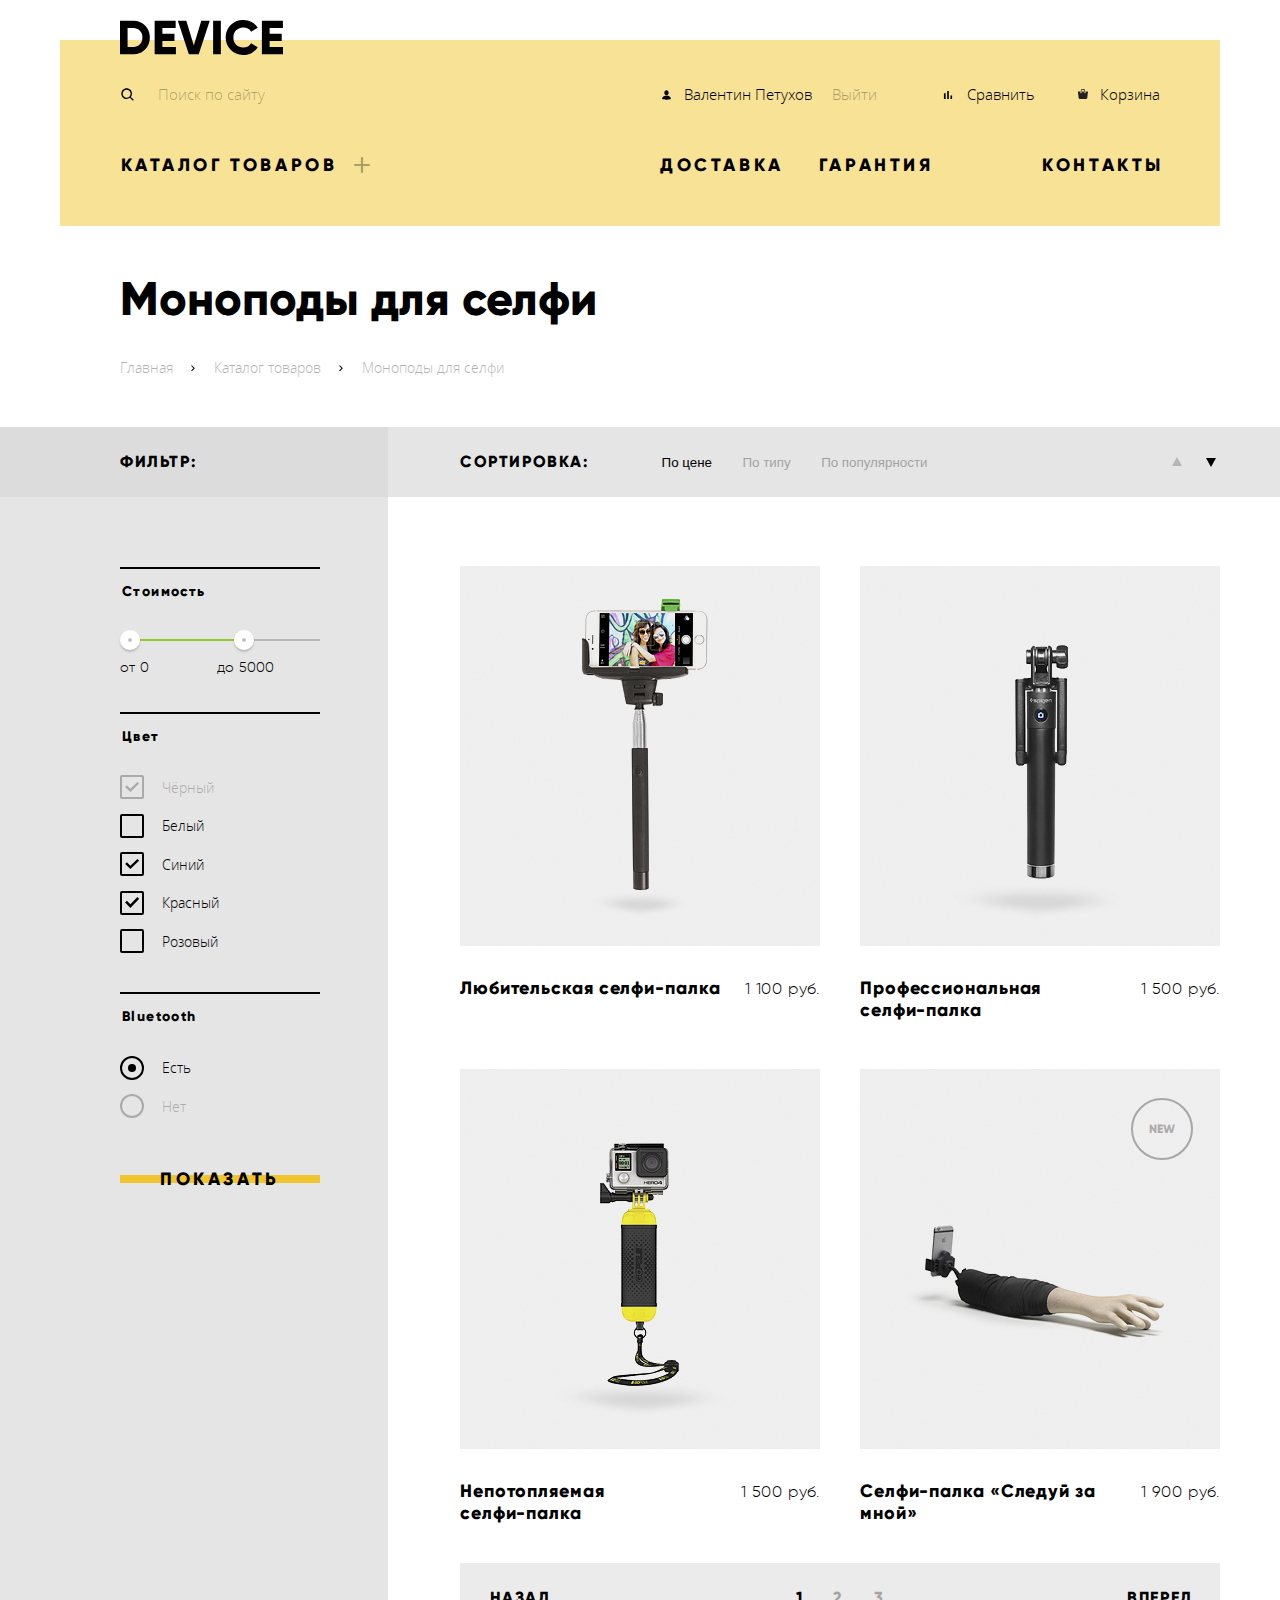
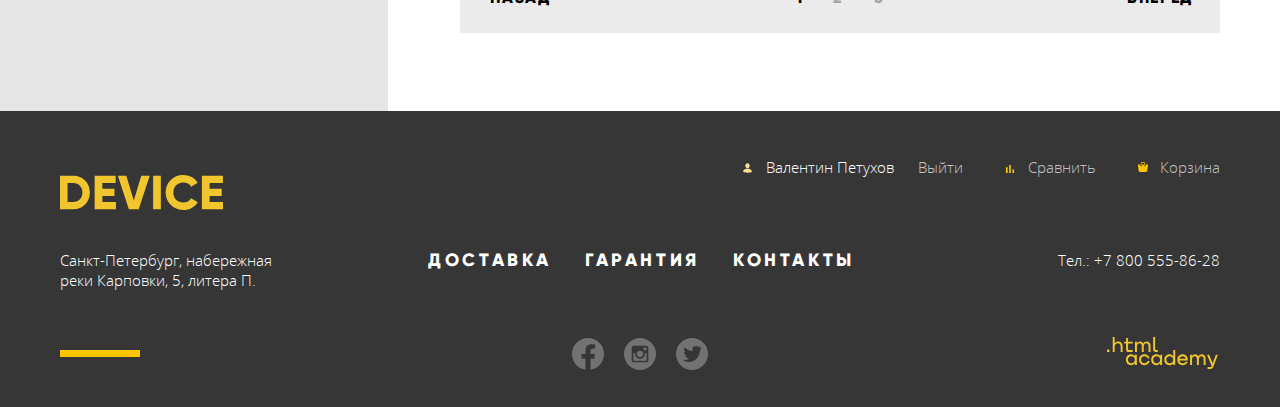
==== commit 7cf464a2: "search btn" ====
--- a/catalog.html
+++ b/catalog.html
@@ -18,8 +18,8 @@
     <nav class="main-nav">
       <div class="main-nav__logo">
         <a href="index.html" class="logo main-header-logo">
-          <svg class="main-header__logo opacity" width="163" height="35" viewBox="0 0 163 35" fill="none"
-            xmlns="http://www.w3.org/2000/svg">
+          <svg class="main-header__logo opacity" role="img" aria-hidden="true" width="163" height="35"
+            viewBox="0 0 163 35" fill="none" xmlns="http://www.w3.org/2000/svg">
             <path fill-rule="evenodd" clip-rule="evenodd"
               d="M-0.151001 0.701999V34.302H13.381C15.5624 34.3553 17.7309 33.954 19.7487 33.1235C21.7665 32.2929 23.5892 31.0514 25.101 29.478C26.6506 27.9007 27.8665 26.0273 28.6761 23.9697C29.4857 21.912 29.8724 19.7124 29.813 17.502C29.8724 15.2916 29.4857 13.092 28.6761 11.0343C27.8665 8.9767 26.6506 7.1033 25.101 5.526C23.5891 3.9527 21.7663 2.71131 19.7486 1.8808C17.7308 1.05029 15.5623 0.64884 13.381 0.701999H-0.151001ZM7.582 26.91V8.091H13.382C14.5845 8.0431 15.7838 8.24676 16.903 8.68896C18.0223 9.13116 19.0369 9.80215 19.882 10.659C20.7304 11.5766 21.3875 12.6541 21.8149 13.8285C22.2422 15.0029 22.4313 16.2507 22.371 17.499C22.4313 18.7473 22.2423 19.9951 21.8149 21.1695C21.3876 22.3439 20.7305 23.4214 19.882 24.339C19.0371 25.196 18.0225 25.8672 16.9032 26.3094C15.7839 26.7516 14.5845 26.9552 13.382 26.907H7.582V26.91ZM42.382 20.958H54.464V13.658H42.378V8.091H55.669V0.701999H34.645V34.302H55.91V26.91H42.378V20.958H42.382ZM78.725 34.302L89.744 0.701999H81.286L73.795 25.422L66.304 0.701999H57.847L68.866 34.302H78.725ZM93.125 34.302H100.858V0.701999H93.125V34.302ZM131.74 32.886C134.233 31.574 136.321 29.6076 137.781 27.198L131.111 23.358C130.381 24.659 129.279 25.7121 127.946 26.382C126.505 27.1262 124.903 27.504 123.282 27.482C121.962 27.5449 120.643 27.3343 119.408 26.8635C118.173 26.3927 117.048 25.6718 116.105 24.746C115.195 23.7792 114.489 22.6393 114.028 21.3942C113.568 20.1492 113.362 18.8242 113.423 17.498C113.362 16.1718 113.568 14.8468 114.028 13.6018C114.489 12.3567 115.195 11.2168 116.105 10.25C117.048 9.32423 118.173 8.60333 119.408 8.13252C120.643 7.66171 121.962 7.45114 123.282 7.514C124.893 7.49099 126.486 7.86172 127.921 8.594C129.263 9.27181 130.373 10.3326 131.111 11.642L137.781 7.802C136.294 5.39746 134.191 3.43379 131.691 2.114C129.109 0.720904 126.216 0.00268919 123.282 0.0259991C113.503 -0.246001 105.485 7.717 105.691 17.498C105.483 27.279 113.5 35.245 123.279 34.974C126.229 35.0012 129.138 34.283 131.737 32.886H131.74ZM149.621 20.958H161.703V13.658H149.618V8.091H162.908V0.701999H141.885V34.302H163.15V26.91H149.618V20.958H149.621Z"
               fill="black" />
@@ -30,14 +30,14 @@
         <form class="main-nav__form" action="blank.html" method="POST">
           <label class="main-nav__form-label" for="search"></label>
           <input class="main-nav__form-input" type="search" name="search" id="search" placeholder="Поиск по сайту">
-          <input class="main-nav__form-input-btn" type="button" value="Найти" tabindex="-1">
+          <input class="main-nav__form-input-btn" type="button" value="Найти">
         </form>
         <ul class="main-nav__list">
           <li class="main-nav__item nav-item-layout layout-user sign-out">
             <div class="main-nav__user">
               <span class="user">Валентин Петухов</span>
-              <a class="user-sign-in" href="blank.html">Войти</a>
-              <a class="user-sign-out" href="blank.html">Выйти</a>
+              <a class="user-sign-in">Войти</a>
+              <a class="user-sign-out" tabindex="0">Выйти</a>
             </div>
           </li>
           <li class="main-nav__item">
@@ -86,15 +86,10 @@
     <ul class="breadcrumbs__list">
       <li class="breadcrumbs__item"><a href="index.html">Главная</a></li>
       <li class="breadcrumbs__item">
-        <a href="catalog.html">
-          <!-- <img src="img/icon-breadcrumbs-arrow.svg" width="12" height="12" alt="Стрелочка"> -->Каталог товаров
-        </a>
+        <a href="catalog.html">Каталог товаров</a>
       </li>
       <li class="breadcrumbs__item">
-        <a title="Current">
-          <!-- <img src="img/icon-breadcrumbs-arrow.svg" width="12" height="12" alt="Стрелочка"> -->Моноподы для
-          селфи
-        </a>
+        <a title="Current">Моноподы для селфи</a>
       </li>
     </ul>
     <section class="filter">
@@ -121,33 +116,33 @@
             </div>
           </fieldset>
         </div>
-        <div class="filter-form__group">
+        <div class="filter-form__group filter-form__group-color">
           <fieldset class="fieldset-checkbox fieldset">
             <legend class="filter-form__group-title">Цвет</legend>
             <p class="filter-form__group-content">
-              <input class="visually-hidden" type="checkbox" name="filter-form__color-black"
+              <input class="visually-hidden filter__form-input-checkbox" type="checkbox" name="filter-form__color-black"
                 id="filter-form__color-black" disabled checked>
-              <label class="filter__form-input-checkbox" for="filter-form__color-black">Чёрный</label>
-            </p>
-            <p class="filter-form__group-content">
-              <input class="visually-hidden" type="checkbox" name="filter-form__color-white"
+              <label class="filter__form-label-checkbox" for="filter-form__color-black">Чёрный</label>
+            </p>
+            <p class="filter-form__group-content">
+              <input class="visually-hidden filter__form-input-checkbox" type="checkbox" name="filter-form__color-white"
                 id="filter-form__color-white">
-              <label class="filter__form-input-checkbox" for="filter-form__color-white">Белый</label>
-            </p>
-            <p class="filter-form__group-content">
-              <input class="visually-hidden" type="checkbox" name="filter-form__color-blue" id="filter-form__color-blue"
-                checked>
-              <label class="filter__form-input-checkbox" for="filter-form__color-blue">Синий</label>
-            </p>
-            <p class="filter-form__group-content">
-              <input class="visually-hidden" type="checkbox" name="filter-form__color-red" id="filter-form__color-red"
-                checked>
-              <label class="filter__form-input-checkbox" for="filter-form__color-red">Красный</label>
-            </p>
-            <p class="filter-form__group-content">
-              <input class="visually-hidden" type="checkbox" name="filter-form__color-pink"
+              <label class="filter__form-label-checkbox" for="filter-form__color-white">Белый</label>
+            </p>
+            <p class="filter-form__group-content">
+              <input class="visually-hidden filter__form-input-checkbox" type="checkbox" name="filter-form__color-blue"
+                id="filter-form__color-blue" checked>
+              <label class="filter__form-label-checkbox" for="filter-form__color-blue">Синий</label>
+            </p>
+            <p class="filter-form__group-content">
+              <input class="visually-hidden filter__form-input-checkbox" type="checkbox" name="filter-form__color-red"
+                id="filter-form__color-red" checked>
+              <label class="filter__form-label-checkbox" for="filter-form__color-red">Красный</label>
+            </p>
+            <p class="filter-form__group-content">
+              <input class="visually-hidden filter__form-input-checkbox" type="checkbox" name="filter-form__color-pink"
                 id="filter-form__color-pink">
-              <label class="filter__form-input-checkbox" for="filter-form__color-pink">Розовый</label>
+              <label class="filter__form-label-checkbox" for="filter-form__color-pink">Розовый</label>
             </p>
           </fieldset>
         </div>
@@ -155,18 +150,18 @@
           <fieldset class="fieldset-radio fieldset">
             <legend class="filter-form__group-title">Bluetooth</legend>
             <p class="filter-form__group-content">
-              <input class="visually-hidden" type="radio" name="filter-form__bluetooth" id="filter-form__bluetooth-yes"
-                value="yes" checked>
-              <label class="filter__form-input-radio" for="filter-form__bluetooth-yes">Есть</label>
-            </p>
-            <p class="filter-form__group-content">
-              <input class="visually-hidden" type="radio" name="filter-form__bluetooth" id="filter-form__bluetooth-none"
-                value="none">
-              <label class="filter__form-input-radio" for="filter-form__bluetooth-none">Нет</label>
+              <input class="visually-hidden filter__form-input-radio" type="radio" name="filter-form__bluetooth"
+                id="filter-form__bluetooth-yes" value="yes" checked>
+              <label class="filter__form-label-radio" for="filter-form__bluetooth-yes">Есть</label>
+            </p>
+            <p class="filter-form__group-content">
+              <input class="visually-hidden filter__form-input-radio" type="radio" name="filter-form__bluetooth"
+                id="filter-form__bluetooth-none" value="none" disabled>
+              <label class="filter__form-label-radio" for="filter-form__bluetooth-none">Нет</label>
             </p>
           </fieldset>
         </div>
-        <input class="button btn button-no-style filter-form__btn" type="submit" value="показать">
+        <button class="button btn button-no-style filter-form__btn" type="submit">показать</button>
       </form>
     </section>
     <section class="catalog">
@@ -174,13 +169,15 @@
       <div class="sort">
         <h3 class="catalog-title catalog-title-sort">сортировка:</h3>
         <div class="sort__btn">
-          <button class="catalog__sort" type="button" title="Current">По цене</button>
+          <button class="catalog__sort catalog__sort--current" type="button" title="Current" tabindex="-1">По
+            цене</button>
           <button class="catalog__sort" type="button">По типу</button>
           <button class="catalog__sort" type="button">По популярности</button>
         </div>
         <div class="sort__btn-top-bottom">
-          <button class="catalog__sort-to-top" type="button"></button>
-          <button class="catalog__sort-to-bottom" type="button"></button>
+          <button class="catalog__sort-to catalog__sort-to-top" type="button"></button>
+          <button class="catalog__sort-to catalog__sort-to-bottom catalog__sort-to--current" type="button"
+            title="Current" tabindex="-1"></button>
         </div>
       </div>
       <ul class="catalog__list">
@@ -258,29 +255,29 @@
         </li>
       </ul>
       <div class="catalog__nav">
+        <a class="button-no-style catalog__nav-btn catalog__nav-btn--current" title="Сurrent">назад</a>
         <ul class="catalog__nav-list">
-          <li class="catalog__nav-item current"><a title="Сurrent" disabled>1</a></li>
+          <li class="catalog__nav-item catalog__nav-item--current"><a title="Сurrent">1</a></li>
           <li class="catalog__nav-item"><a href="blank.html">2</a></li>
           <li class="catalog__nav-item"><a href="blank.html">3</a></li>
         </ul>
-        <a class="catalog__nav-back button-no-style catalog__nav-list-btn" title="Сurrent" disabled>назад</a>
-        <a class="catalog__nav-next button-no-style catalog__nav-list-btn">вперед</a>
+        <a class="button-no-style catalog__nav-btn catalog__nav-list-btn" tabindex="0">вперед</a>
       </div>
     </section>
   </main>
   <footer class="main-footer">
     <div class="main-footer__container">
       <a href="index.html" class="main-footer__logo logo">
-        <svg class="main-footer__logo-img opacity" width="163" height="35" viewBox="0 0 163 35" fill="none"
-          xmlns="http://www.w3.org/2000/svg">
+        <svg class="main-footer__logo-img opacity" role="img" aria-hidden="true" width="163" height="35"
+          viewBox="0 0 163 35" fill="none" xmlns="http://www.w3.org/2000/svg">
           <path fill-rule="evenodd" clip-rule="evenodd"
             d="M-0.151001 0.701999V34.302H13.381C15.5624 34.3553 17.7309 33.954 19.7487 33.1235C21.7665 32.2929 23.5892 31.0514 25.101 29.478C26.6506 27.9007 27.8665 26.0273 28.6761 23.9697C29.4857 21.912 29.8724 19.7124 29.813 17.502C29.8724 15.2916 29.4857 13.092 28.6761 11.0343C27.8665 8.9767 26.6506 7.1033 25.101 5.526C23.5891 3.9527 21.7663 2.71131 19.7486 1.8808C17.7308 1.05029 15.5623 0.64884 13.381 0.701999H-0.151001ZM7.582 26.91V8.091H13.382C14.5845 8.0431 15.7838 8.24676 16.903 8.68896C18.0223 9.13116 19.0369 9.80215 19.882 10.659C20.7304 11.5766 21.3875 12.6541 21.8149 13.8285C22.2422 15.0029 22.4313 16.2507 22.371 17.499C22.4313 18.7473 22.2423 19.9951 21.8149 21.1695C21.3876 22.3439 20.7305 23.4214 19.882 24.339C19.0371 25.196 18.0225 25.8672 16.9032 26.3094C15.7839 26.7516 14.5845 26.9552 13.382 26.907H7.582V26.91ZM42.382 20.958H54.464V13.658H42.378V8.091H55.669V0.701999H34.645V34.302H55.91V26.91H42.378V20.958H42.382ZM78.725 34.302L89.744 0.701999H81.286L73.795 25.422L66.304 0.701999H57.847L68.866 34.302H78.725ZM93.125 34.302H100.858V0.701999H93.125V34.302ZM131.74 32.886C134.233 31.574 136.321 29.6076 137.781 27.198L131.111 23.358C130.381 24.659 129.279 25.7121 127.946 26.382C126.505 27.1262 124.903 27.504 123.282 27.482C121.962 27.5449 120.643 27.3343 119.408 26.8635C118.173 26.3927 117.048 25.6718 116.105 24.746C115.195 23.7792 114.489 22.6393 114.028 21.3942C113.568 20.1492 113.362 18.8242 113.423 17.498C113.362 16.1718 113.568 14.8468 114.028 13.6018C114.489 12.3567 115.195 11.2168 116.105 10.25C117.048 9.32423 118.173 8.60333 119.408 8.13252C120.643 7.66171 121.962 7.45114 123.282 7.514C124.893 7.49099 126.486 7.86172 127.921 8.594C129.263 9.27181 130.373 10.3326 131.111 11.642L137.781 7.802C136.294 5.39746 134.191 3.43379 131.691 2.114C129.109 0.720904 126.216 0.00268919 123.282 0.0259991C113.503 -0.246001 105.485 7.717 105.691 17.498C105.483 27.279 113.5 35.245 123.279 34.974C126.229 35.0012 129.138 34.283 131.737 32.886H131.74ZM149.621 20.958H161.703V13.658H149.618V8.091H162.908V0.701999H141.885V34.302H163.15V26.91H149.618V20.958H149.621Z" />
         </svg>
       </a>
       <ul class="main-footer__nav-list">
         <li class="nav-item-layout sign-out">
-          <svg class="main-footer__main-nav-item-icon" width="13" height="14" viewBox="0 0 13 14" fill="none"
-            xmlns="http://www.w3.org/2000/svg">
+          <svg class="main-footer__main-nav-item-icon" role="img" aria-hidden="true" width="13" height="14"
+            viewBox="0 0 13 14" fill="none" xmlns="http://www.w3.org/2000/svg">
             <path
               d="M6.50002 2.33333C7.6971 2.33333 8.66669 3.3775 8.66669 4.66666C8.66669 5.95583 7.6971 7 6.50002 7C5.30294 7 4.33335 5.95583 4.33335 4.66666C4.33335 3.3775 5.30294 2.33333 6.50002 2.33333ZM6.50002 11.6667C6.50002 11.6667 10.8334 11.6667 10.8334 10.5C10.8334 9.1 8.72085 7.58333 6.50002 7.58333C4.27919 7.58333 2.16669 9.1 2.16669 10.5C2.16669 11.6667 6.50002 11.6667 6.50002 11.6667Z"
               fill="#FFC600" />
@@ -293,8 +290,8 @@
         </li>
         <li class="main-footer__item">
           <a class="nav-item-layout" href="blank.html">
-            <svg class="main-footer__main-nav-item-icon main-footer__nav-item-chart" width="14" height="14"
-              viewBox="0 0 14 14" fill="none" xmlns="http://www.w3.org/2000/svg">
+            <svg class="main-footer__main-nav-item-icon main-footer__nav-item-chart" role="img" aria-hidden="true"
+              width="14" height="14" viewBox="0 0 14 14" fill="none" xmlns="http://www.w3.org/2000/svg">
               <path
                 d="M2.91669 5.36666H4.66669V11.0833H2.91669V5.36666ZM6.18335 2.91666H7.81669V11.0833H6.18335V2.91666ZM9.45002 7.58333H11.0834V11.0833H9.45002V7.58333Z"
                 fill="#FFC600" />
@@ -303,8 +300,8 @@
         </li>
         <li class="main-footer__item">
           <a class="nav-item-layout" href="blank.html">
-            <svg class="main-footer__main-nav-item-cart main-footer__main-nav-item-icon" width="10" height="10"
-              viewBox="0 0 10 10" fill="none" xmlns="http://www.w3.org/2000/svg">
+            <svg class="main-footer__main-nav-item-cart main-footer__main-nav-item-icon" role="img" aria-hidden="true"
+              width="10" height="10" viewBox="0 0 10 10" fill="none" xmlns="http://www.w3.org/2000/svg">
               <g clip-path="url(#clip0)">
                 <path
                   d="M9.86203 2.52171C9.79266 2.43992 9.69329 2.39317 9.58915 2.39317H7.65761V3.41881C7.65761 3.89009 7.25347 4.27351 6.75671 4.27351C6.25996 4.27351 5.85581 3.89009 5.85581 3.41881V2.39317H4.05401V3.41881C4.05401 3.89009 3.64987 4.27351 3.15311 4.27351C2.65635 4.27351 2.25221 3.89009 2.25221 3.41881V2.39317H0.320768C0.216534 2.39317 0.117164 2.43992 0.0477949 2.52171C-0.0216646 2.60351 -0.0545475 2.71257 -0.0426556 2.82146L0.605543 8.78462C0.617615 9.45692 1.14167 10 1.78419 10H8.12572C8.76815 10 9.29221 9.45693 9.30437 8.78453L9.95257 2.82137C9.96437 2.71257 9.93149 2.60351 9.86203 2.52171Z"
@@ -334,10 +331,11 @@
       <address class="tel">
         <p class="tel__text"><a href="tel:+78005558628">Тел.: +7 800 555-86-28</a></p>
       </address>
-      <ul class="social__list">
+      <ul class="social__list" aria-label="Social networks">
         <li class="social__item">
-          <a href="blank.html">
-            <svg width="32" height="32" viewBox="0 0 32 32" fill="none" xmlns="http://www.w3.org/2000/svg">
+          <a href="blank.html" aria-label="Facebook">
+            <svg role="img" aria-hidden="true" width="32" height="32" viewBox="0 0 32 32" fill="none"
+              xmlns="http://www.w3.org/2000/svg">
               <path class="social__button"
                 d="M31.9973 16C31.9973 7.16267 24.8347 0 15.9987 0C7.16267 0 0 7.16267 0 16C0 23.984 5.85067 30.6027 13.4987 31.8027V20.624H9.43733V15.9987H13.4987V12.4747C13.4987 8.464 15.888 6.24933 19.5413 6.24933C21.292 6.24933 23.1227 6.56133 23.1227 6.56133V10.4987H21.1067C19.12 10.4987 18.5 11.732 18.5 12.9973V16H22.9373L22.228 20.6253H18.5V31.804C26.148 30.604 31.9987 23.9853 31.9987 16H31.9973Z"
                 fill="white" fill-opacity="0.3" />
@@ -345,8 +343,9 @@
           </a>
         </li>
         <li class="social__item">
-          <a href="blank.html">
-            <svg width="32" height="32" viewBox="0 0 32 32" fill="none" xmlns="http://www.w3.org/2000/svg">
+          <a href="blank.html" aria-label="Instagram">
+            <svg role="img" aria-hidden="true" width="32" height="32" viewBox="0 0 32 32" fill="none"
+              xmlns="http://www.w3.org/2000/svg">
               <path class="social__button"
                 d="M21 16C21 17.3261 20.4732 18.5979 19.5355 19.5355C18.5979 20.4732 17.3261 21 16 21C14.6739 21 13.4021 20.4732 12.4645 19.5355C11.5268 18.5979 11 17.3261 11 16C11 15.715 11.03 15.4367 11.0817 15.1667H9.33333V21.8283C9.33333 22.2917 9.70833 22.6667 10.1717 22.6667H21.83C22.0521 22.6662 22.2649 22.5777 22.4217 22.4205C22.5786 22.2634 22.6667 22.0504 22.6667 21.8283V15.1667H20.9183C20.97 15.4367 21 15.715 21 16ZM16 19.3333C16.4378 19.3332 16.8714 19.2469 17.2759 19.0792C17.6803 18.9116 18.0478 18.6659 18.3574 18.3562C18.6669 18.0465 18.9124 17.6789 19.0799 17.2743C19.2473 16.8698 19.3334 16.4362 19.3333 15.9983C19.3332 15.5605 19.2469 15.1269 19.0792 14.7225C18.9116 14.318 18.6659 13.9505 18.3562 13.641C18.0465 13.3314 17.6789 13.0859 17.2743 12.9185C16.8698 12.751 16.4362 12.6649 15.9983 12.665C15.1141 12.6652 14.2661 13.0167 13.641 13.6421C13.0158 14.2676 12.6648 15.1157 12.665 16C12.6652 16.8843 13.0167 17.7322 13.6421 18.3574C14.2676 18.9825 15.1157 19.3336 16 19.3333ZM20 12.5H21.9983C22.1311 12.5 22.2584 12.4474 22.3525 12.3537C22.4465 12.2599 22.4996 12.1328 22.5 12V10.0017C22.5 9.86862 22.4471 9.74102 22.3531 9.64693C22.259 9.55285 22.1314 9.5 21.9983 9.5H20C19.8669 9.5 19.7393 9.55285 19.6453 9.64693C19.5512 9.74102 19.4983 9.86862 19.4983 10.0017V12C19.5 12.275 19.725 12.5 20 12.5ZM16 0C11.7565 0 7.68687 1.68571 4.68629 4.68629C1.68571 7.68687 0 11.7565 0 16C0 20.2435 1.68571 24.3131 4.68629 27.3137C7.68687 30.3143 11.7565 32 16 32C18.1012 32 20.1817 31.5861 22.1229 30.7821C24.0641 29.978 25.828 28.7994 27.3137 27.3137C28.7994 25.828 29.978 24.0641 30.7821 22.1229C31.5861 20.1817 32 18.1012 32 16C32 13.8989 31.5861 11.8183 30.7821 9.87706C29.978 7.93586 28.7994 6.17203 27.3137 4.68629C25.828 3.20055 24.0641 2.022 22.1229 1.21793C20.1817 0.413852 18.1012 0 16 0ZM24.3333 22.4817C24.3333 23.5 23.5 24.3333 22.4817 24.3333H9.51833C8.5 24.3333 7.66667 23.5 7.66667 22.4817V9.51833C7.66667 8.5 8.5 7.66667 9.51833 7.66667H22.4817C23.5 7.66667 24.3333 8.5 24.3333 9.51833V22.4817Z"
                 fill="white" fill-opacity="0.3" />
@@ -354,8 +353,9 @@
           </a>
         </li>
         <li class="social__item">
-          <a href="blank.html">
-            <svg width="32" height="32" viewBox="0 0 32 32" fill="none" xmlns="http://www.w3.org/2000/svg">
+          <a href="blank.html" aria-label="Twitter">
+            <svg role="img" aria-hidden="true" width="32" height="32" viewBox="0 0 32 32" fill="none"
+              xmlns="http://www.w3.org/2000/svg">
               <path class="social__button"
                 d="M16 32C13.8333 32 11.7604 31.5781 9.78125 30.7344C7.80208 29.8906 6.09896 28.7552 4.67188 27.3281C3.24479 25.901 2.10938 24.1979 1.26562 22.2188C0.421875 20.2396 0 18.1667 0 16C0 13.8333 0.421875 11.7604 1.26562 9.78125C2.10938 7.80208 3.24479 6.09896 4.67188 4.67188C6.09896 3.24479 7.80208 2.10938 9.78125 1.26562C11.7604 0.421875 13.8333 0 16 0C18.1667 0 20.2396 0.421875 22.2188 1.26562C24.1979 2.10938 25.901 3.24479 27.3281 4.67188C28.7552 6.09896 29.8906 7.80208 30.7344 9.78125C31.5781 11.7604 32 13.8333 32 16C32 18.1667 31.5781 20.2396 30.7344 22.2188C29.8906 24.1979 28.7552 25.901 27.3281 27.3281C25.901 28.7552 24.1979 29.8906 22.2188 30.7344C20.2396 31.5781 18.1667 32 16 32ZM25.4062 8C25.2812 8.0625 25.0938 8.17708 24.8438 8.34375L24.2344 8.75L23.6562 9.0625L23 9.28125C22.2292 8.42708 21.2812 8 20.1562 8C17.7188 8 16.5 9.02083 16.5 11.0625V12.9062C13.1458 12.7396 10.5729 11.5104 8.78125 9.21875C8.26042 9.76042 8 10.3542 8 11C8 12.375 8.51042 13.4167 9.53125 14.125C9.40625 14.125 9.22917 14.1354 9 14.1562C8.77083 14.1771 8.58854 14.1771 8.45312 14.1562C8.31771 14.1354 8.16667 14.0833 8 14C8 14.9583 8.25521 15.7552 8.76562 16.3906C9.27604 17.026 9.97917 17.4375 10.875 17.625C10.6667 17.875 10.375 18 10 18C9.66667 18 9.375 17.9062 9.125 17.7188C9.125 18.5312 9.51562 19.1615 10.2969 19.6094C11.0781 20.0573 11.9583 20.2917 12.9375 20.3125C12.5625 20.875 12.0156 21.2969 11.2969 21.5781C10.5781 21.8594 9.8125 22 9 22C8.70833 22 8.30729 21.9271 7.79688 21.7812C7.28646 21.6354 7.02083 21.5625 7 21.5625C7.33333 22.2292 8.01562 22.8021 9.04688 23.2812C10.0781 23.7604 11.3854 24 12.9688 24C14.3646 24 15.6667 23.7552 16.875 23.2656C18.0833 22.776 19.1146 22.125 19.9688 21.3125C20.8229 20.5 21.5573 19.5729 22.1719 18.5312C22.7865 17.4896 23.2448 16.4115 23.5469 15.2969C23.849 14.1823 24 13.0833 24 12C24 11.9583 24.125 11.8698 24.375 11.7344C24.625 11.599 24.9167 11.4167 25.25 11.1875C25.5833 10.9583 25.8333 10.7188 26 10.4688C24.875 10.4688 24.125 10.4896 23.75 10.5312C24.4792 10.0938 25.0312 9.25 25.4062 8Z"
                 fill="white" fill-opacity="0.3" />
@@ -363,7 +363,7 @@
           </a>
         </li>
       </ul>
-      <a class="logo-htmlacademy" href="https://htmlacademy.ru/">
+      <a class="logo-htmlacademy" href="https://htmlacademy.ru/intensive/htmlcss">
         <img class="opacity" src="img/logo-htmlacademy.svg" width="115" height="33" alt="Логотип компании HTML Academy">
       </a>
     </div>
--- a/css/style.css
+++ b/css/style.css
@@ -170,8 +170,9 @@
   display: flex;
   width: 220px;
   min-height: 40px;
+  align-items: center;
   justify-content: center;
-  align-items: center;
+  text-align: center;
 }
 
 .btn:hover {
@@ -191,8 +192,8 @@
   background-image: linear-gradient(
     to bottom,
     transparent,
-    transparent 56%,
-    var(--special-yellow) 56%,
+    transparent 58%,
+    var(--special-yellow) 58%,
     var(--special-yellow)
   );
 }
@@ -211,7 +212,8 @@
 
 .main-nav__form-input-btn {
   position: absolute;
-  visibility: hidden;
+  opacity: 0.1;
+  z-index: -1;
   top: 0;
   right: 0;
   background-color: transparent;
@@ -225,7 +227,13 @@
 }
 
 .main-nav__form-input:focus ~ .main-nav__form-input-btn {
-  visibility: visible;
+  opacity: 1;
+  z-index: 1;
+}
+
+.main-nav__form-input-btn:focus {
+  opacity: 1;
+  z-index: 1;
 }
 
 .main-nav__form-input-btn:hover {
@@ -234,7 +242,8 @@
 }
 
 .main-nav__form-input-btn:active {
-  visibility: visible;
+  opacity: 1;
+  z-index: 1;
   background-color: var(--black);
   color: var(--white-opacity-0-3);
 }
@@ -246,7 +255,7 @@
   background: url("../img/icon-search.svg") no-repeat center center;
   width: 16px;
   height: 16px;
-  top: -1px;
+  top: 1px;
   left: 0;
 }
 
@@ -410,7 +419,7 @@
   position: absolute;
   width: 100%;
   height: min-content;
-  top: 110px;
+  top: 112px;
   left: 0;
   z-index: 2;
   padding: 25px 0 42px;
@@ -567,14 +576,13 @@
 
 .promo__description-list {
   display: flex;
-  letter-spacing: 0.1em;
   margin: 0;
   padding: 0;
 }
 
 .promo__description-item {
   display: grid;
-  margin-right: 61px;
+  margin-right: 64px;
 }
 
 .promo__description-item:last-child {
@@ -585,6 +593,7 @@
   font-family: "Gilroy", "Arial", sans-serif;
   font-size: 13px;
   line-height: 15px;
+  letter-spacing: 0.1em;
   padding: 0;
   margin: 0;
 }
@@ -593,6 +602,7 @@
   font-family: "Gilroy", "Arial", sans-serif;
   font-size: 36px;
   line-height: 42px;
+  letter-spacing: 0.1em;
   margin: 0 0 15px 0;
   padding: 0;
   order: -1;
@@ -1014,24 +1024,29 @@
 
 /* Breadcrumbs */
 
-.breadcrumbs__item a[href] {
+.breadcrumbs__item:not(:last-child) a {
   opacity: 0.3;
 }
 
-.breadcrumbs__item a[href]:hover {
+.breadcrumbs__item:hover:not(:last-child) a {
   opacity: 0.6;
 }
 
-.breadcrumbs__item a[href]:active {
+.breadcrumbs__item:active:not(:last-child) a {
   opacity: 0.1;
 }
 
 /* Filter */
 
 .filter-form__group {
-  padding-top: 14px;
-  margin-bottom: 38px;
+  padding: 14px 0 0 0px;
+  margin-bottom: 36px;
   border-top: 2px solid var(--black);
+  height: min-content;
+}
+
+.filter-form__group-color {
+  padding-bottom: 3px;
 }
 
 .filter-form__group:last-of-type {
@@ -1046,7 +1061,7 @@
 }
 
 .filter-form__group-title {
-  margin-bottom: 31px;
+  margin-bottom: 30.5px;
 }
 
 .filter-form__group-title {
@@ -1061,39 +1076,55 @@
   margin: 0 0 14.5px;
 }
 
-.filter-form__group-content:hover .filter__form-input-checkbox::before,
-.filter-form__group-content:hover .filter__form-input-checkbox::after {
+.filter-form__group-content:hover .filter__form-label-checkbox::before,
+.filter-form__group-content:hover .filter__form-label-checkbox::after {
   opacity: 0.6;
 }
 
-.filter-form__group-content:active .filter__form-input-checkbox::before,
-.filter-form__group-content:active .filter__form-input-checkbox::after {
+.filter-form__group-content:active .filter__form-label-checkbox::before,
+.filter-form__group-content:active .filter__form-label-checkbox::after {
   opacity: 1;
 }
 
-.filter-form__group-content:hover .filter__form-input-radio::before,
-.filter-form__group-content:hover .filter__form-input-radio::after {
+.filter-form__group-content:hover .filter__form-label-radio::before,
+.filter-form__group-content:hover .filter__form-label-radio::after {
   opacity: 0.6;
 }
 
-.filter-form__group-content:active .filter__form-input-radio::before,
-.filter-form__group-content:active .filter__form-input-radio::after {
+.filter-form__group-content:active .filter__form-label-radio::before,
+.filter-form__group-content:active .filter__form-label-radio::after {
   opacity: 1;
 }
 
-input[disabled] + .filter__form-input-checkbox {
+input[disabled] + .filter__form-label-checkbox {
+  opacity: 0.25;
+}
+
+input[disabled] + .filter__form-label-radio {
   opacity: 0.25;
 }
 
 .filter-form__group-content:hover
   input[disabled]
-  + .filter__form-input-checkbox::before {
+  + .filter__form-label-checkbox::before {
   opacity: 1;
 }
 
 .filter-form__group-content:hover
   input[disabled]
-  + .filter__form-input-checkbox::after {
+  + .filter__form-label-radio::before {
+  opacity: 1;
+}
+
+.filter-form__group-content:hover
+  input[disabled]
+  + .filter__form-label-checkbox::after {
+  opacity: 1;
+}
+
+.filter-form__group-content:hover
+  input[disabled]
+  + .filter__form-label-radio::after {
   opacity: 1;
 }
 
@@ -1104,6 +1135,14 @@
 .filter-form__btn {
   width: 200px;
   padding: 0;
+}
+
+.filter__form-input-checkbox:focus + .filter__form-label-checkbox {
+  box-shadow: 0 0 0 2px white, 0 0 0 3px var(--black);
+}
+
+.filter__form-input-radio:focus + .filter__form-label-radio {
+  box-shadow: 0 0 0 2px white, 0 0 0 3px var(--black);
 }
 
 /* Catalog */
@@ -1126,6 +1165,7 @@
   opacity: 0.3;
   border: none;
   background-color: transparent;
+  cursor: pointer;
 }
 
 .catalog__sort:hover {
@@ -1136,7 +1176,16 @@
   opacity: 1;
 }
 
-.catalog__sort:first-child {
+.catalog__sort--current {
+  opacity: 1;
+  cursor: default;
+}
+
+.catalog__sort--current:hover {
+  opacity: 1;
+}
+
+.catalog__sort--current:active {
   opacity: 1;
 }
 
@@ -1163,6 +1212,7 @@
   margin: 0;
   padding: 0;
   margin-right: 16px;
+  cursor: pointer;
 }
 
 .catalog__sort-to-top::before {
@@ -1183,6 +1233,7 @@
   align-items: center;
   margin: 0;
   padding: 0;
+  cursor: pointer;
 }
 
 .catalog__sort-to-bottom::before {
@@ -1194,17 +1245,28 @@
   background-size: 10px 11px;
 }
 
-.catalog__sort-to-top {
+.catalog__sort-to {
   opacity: 0.2;
 }
 
-.catalog__sort-to-top:hover,
-.catalog__sort-to-bottom:hover {
+.catalog__sort-to:hover {
   opacity: 0.4;
 }
 
-.catalog__sort-to-top:active,
-.catalog__sort-to-bottom:active {
+.catalog__sort-to:active {
+  opacity: 1;
+}
+
+.catalog__sort-to--current {
+  opacity: 1;
+  cursor: default;
+}
+
+.catalog__sort-to--current:hover {
+  opacity: 1;
+}
+
+.catalog__sort-to--current:active {
   opacity: 1;
 }
 
@@ -1326,8 +1388,10 @@
   justify-items: center;
 }
 
-.catalog__nav-back,
-.catalog__nav-next {
+.catalog__nav-btn {
+  display: flex;
+  letter-spacing: 0.1em;
+  text-transform: uppercase;
   height: 100%;
   width: 100%;
   font-size: 16px;
@@ -1335,28 +1399,25 @@
   font-weight: 800;
   color: var(--black);
   background-color: transparent;
-  text-transform: uppercase;
-}
-
-.catalog__nav-back:hover,
-.catalog__nav-next:hover {
+  align-items: center;
+  justify-content: center;
+}
+
+.catalog__nav-btn:hover {
   background-color: var(--pagination-hover);
 }
 
-.catalog__nav-back:active,
-.catalog__nav-next:active {
+.catalog__nav-btn:active {
   background-color: var(--pagination-hover);
   color: var(--black-opacity-0-3);
 }
 
-.catalog__nav-back[disabled]:hover,
-.catalog__nav-next[disabled]:hover {
+.catalog__nav-btn--current:hover {
   background-color: transparent;
   cursor: auto;
 }
 
-.catalog__nav-back[disabled]:active,
-.catalog__nav-next[disabled]:active {
+.catalog__nav-btn--current:active {
   color: inherit;
 }
 
@@ -1377,8 +1438,8 @@
   opacity: 1;
 }
 
-.current,
-.current:hover {
+.catalog__nav-item--current,
+.catalog__nav-item--current:hover {
   opacity: 1;
 }
 
@@ -1397,7 +1458,7 @@
 .main-header-logo {
   display: block;
   width: min-content;
-  padding: 20px 60px 12px;
+  padding: 20px 60px 10px;
 }
 
 .main-nav {
@@ -1409,6 +1470,7 @@
 .main-nav__container {
   position: relative;
   display: grid;
+  row-gap: 2px;
   padding: 0 60px 0;
   background-color: var(--special-yellow);
   grid-template-columns: 1fr 1fr;
@@ -1431,6 +1493,7 @@
   display: flex;
   flex-wrap: wrap;
   justify-content: flex-end;
+  margin-top: 2px;
 }
 
 .main-nav__item:last-child {
@@ -1817,7 +1880,11 @@
   grid-area: breadcrumbs;
   display: flex;
   flex-wrap: wrap;
-  margin: 30px 0 50px 60px;
+  margin: 30px 0 40px 60px;
+}
+
+.breadcrumbs__item {
+  margin-bottom: 10px;
 }
 
 .breadcrumbs__item:not(:last-child) {
@@ -1892,8 +1959,8 @@
   background-color: var(--grey-light);
 }
 
-.filter__form-input-checkbox,
-.filter__form-input-radio {
+.filter__form-label-checkbox,
+.filter__form-label-radio {
   position: relative;
   display: grid;
   grid-template-columns: 24px 1fr;
@@ -1901,7 +1968,7 @@
   align-items: center;
 }
 
-.filter__form-input-checkbox::before {
+.filter__form-label-checkbox::before {
   content: "";
   display: grid;
   grid-column: 1 / 2;
@@ -1913,11 +1980,11 @@
   box-sizing: border-box;
 }
 
-.filter__form-input-checkbox {
+.filter__form-label-checkbox {
   cursor: pointer;
 }
 
-.fieldset-checkbox input:checked + .filter__form-input-checkbox::after {
+.fieldset-checkbox input:checked + .filter__form-label-checkbox::after {
   display: grid;
   grid-column: 1 / 2;
   grid-row: 1 / 2;
@@ -1929,7 +1996,7 @@
   background: url("../img/icon-checked.svg") no-repeat center center;
 }
 
-.filter__form-input-radio::before {
+.filter__form-label-radio::before {
   content: "";
   display: grid;
   grid-column: 1 / 2;
@@ -1941,11 +2008,11 @@
   box-sizing: border-box;
 }
 
-.filter__form-input-radio {
+.filter__form-label-radio {
   cursor: pointer;
 }
 
-.fieldset-radio input:checked + .filter__form-input-radio::after {
+.fieldset-radio input:checked + .filter__form-label-radio::after {
   content: "";
   display: grid;
   grid-column: 1 / 2;
@@ -1998,22 +2065,10 @@
   grid-template-columns: 120px 1fr 120px;
 }
 
-.catalog__nav-back {
-  order: -1;
-}
-
 .catalog__nav-list {
   display: grid;
   grid-template-columns: repeat(3, auto);
   gap: 30px;
-}
-
-.catalog__nav-list-btn {
-  display: flex;
-  letter-spacing: 0.1em;
-  text-align: center;
-  align-items: center;
-  justify-content: center;
 }
 
 .axis {
@@ -2021,7 +2076,7 @@
   flex-grow: 1;
   height: 2px;
   background: rgba(0, 0, 0, 0.2);
-  margin: 7px 0 15px;
+  margin: 8px 0 17px;
   /* range */
   --range-start: 0%;
   --range-end: 60%;
@@ -2096,6 +2151,22 @@
   border: none;
 }
 
+.min-price-input,
+.max-price-input,
+.min-price,
+.max-price {
+  font-family: "Gilroy", "Arial", sans-serif;
+  font-weight: 300;
+  font-size: 14px;
+  line-height: 16px;
+  text-transform: lowercase;
+}
+
+.min-price-input,
+.max-price-input {
+  padding-left: 1px;
+}
+
 /* Modal */
 
 .modal {
@@ -2114,7 +2185,6 @@
 /* Map */
 
 .map-modal {
-  display: none;
   width: 960px;
   height: 572px;
 }
@@ -2122,7 +2192,6 @@
 /* Feedback Modal  */
 
 .feedback-modal {
-  display: none;
   width: 960px;
   height: 550px;
   padding: 92px 100px 50px;
@@ -2331,8 +2400,8 @@
   opacity: 0.7;
 }
 
-.main-footer__nav-list .sign-out .main-footer__main-nav-item-icon {
-  opacity: 1;
+.main-footer__nav-list .sign-out .main-footer__main-nav-item-icon path {
+  fill: var(--special-yellow);
 }
 
 .main-footer__nav-list .sign-out .main-footer__user .user-sign-out:hover {
@@ -2368,3 +2437,17 @@
 .main-footer__nav-list .sign-in:active {
   opacity: 0.3;
 }
+
+.show {
+  display: block;
+}
+
+.hidden {
+  display: none;
+}
+
+/* blank page*/
+
+.main-content-404__container {
+  background: url("../img/404.png") no-repeat 0 center;
+}
